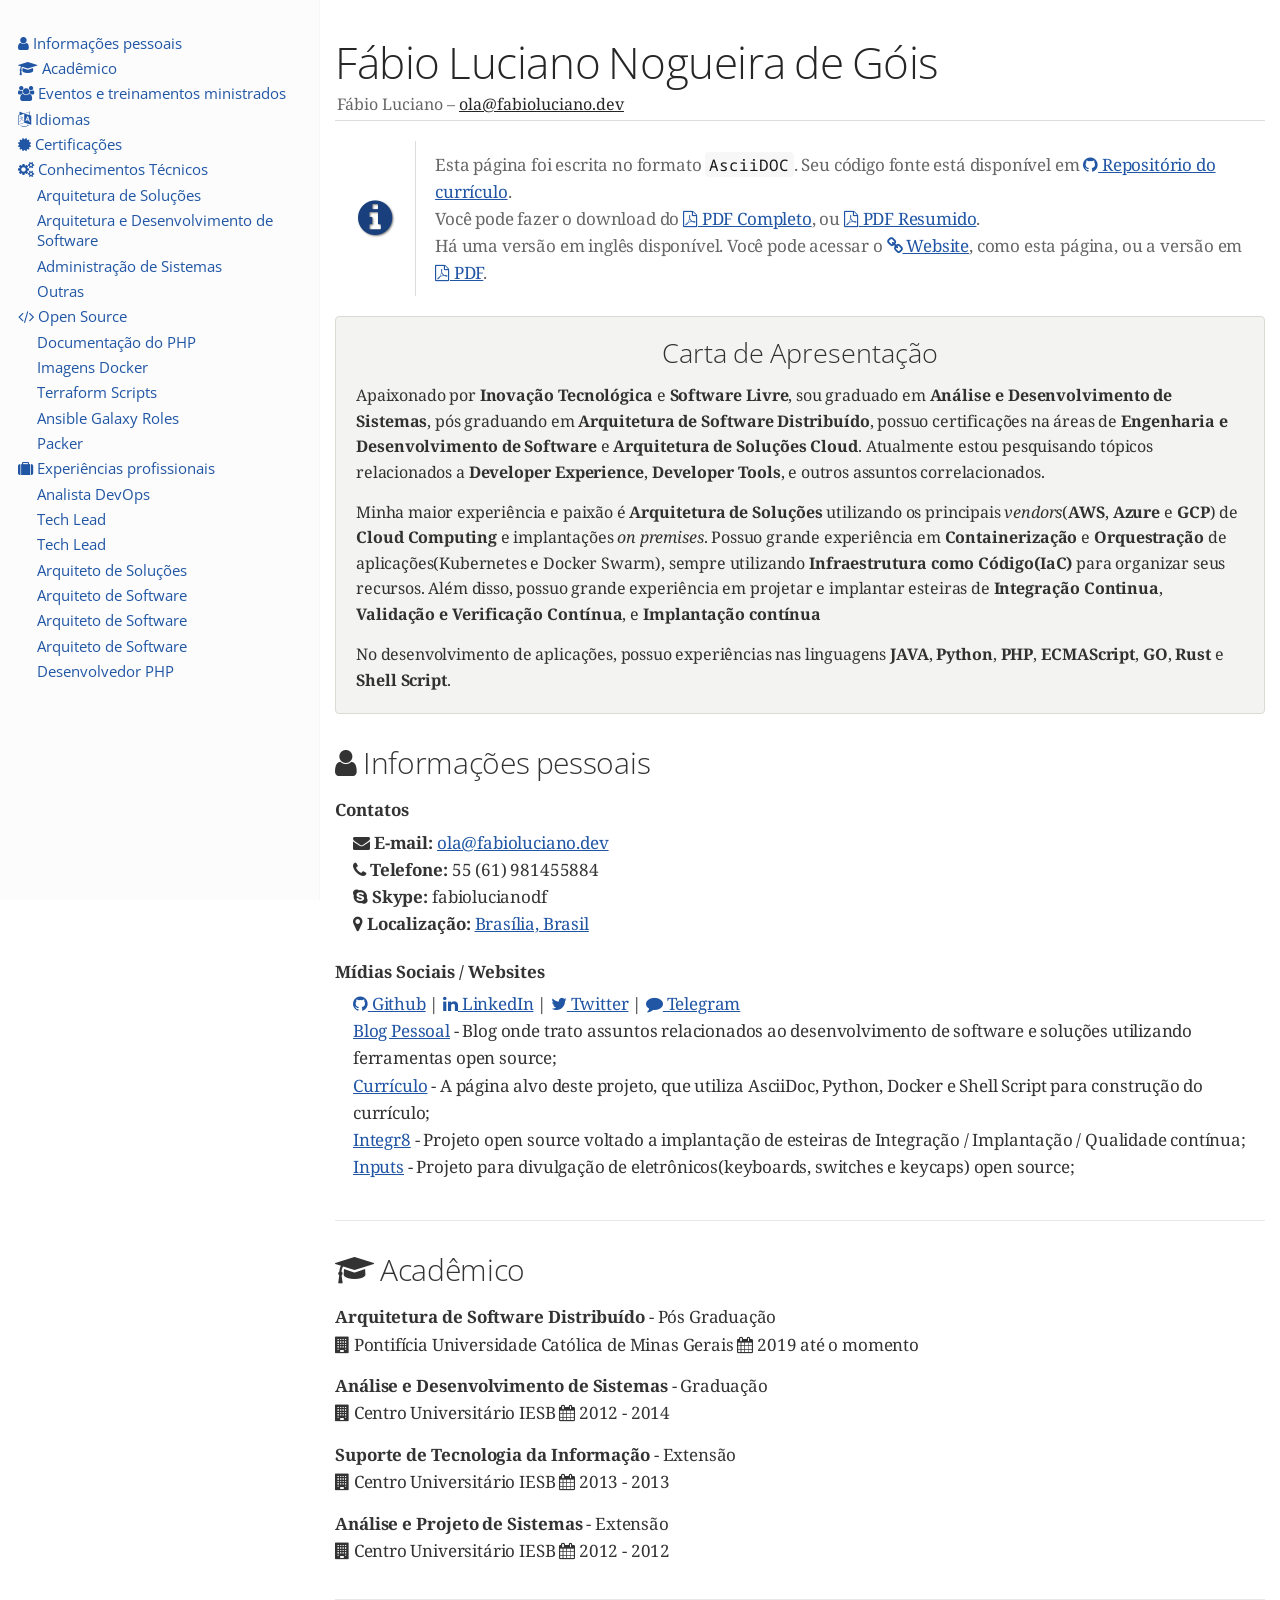
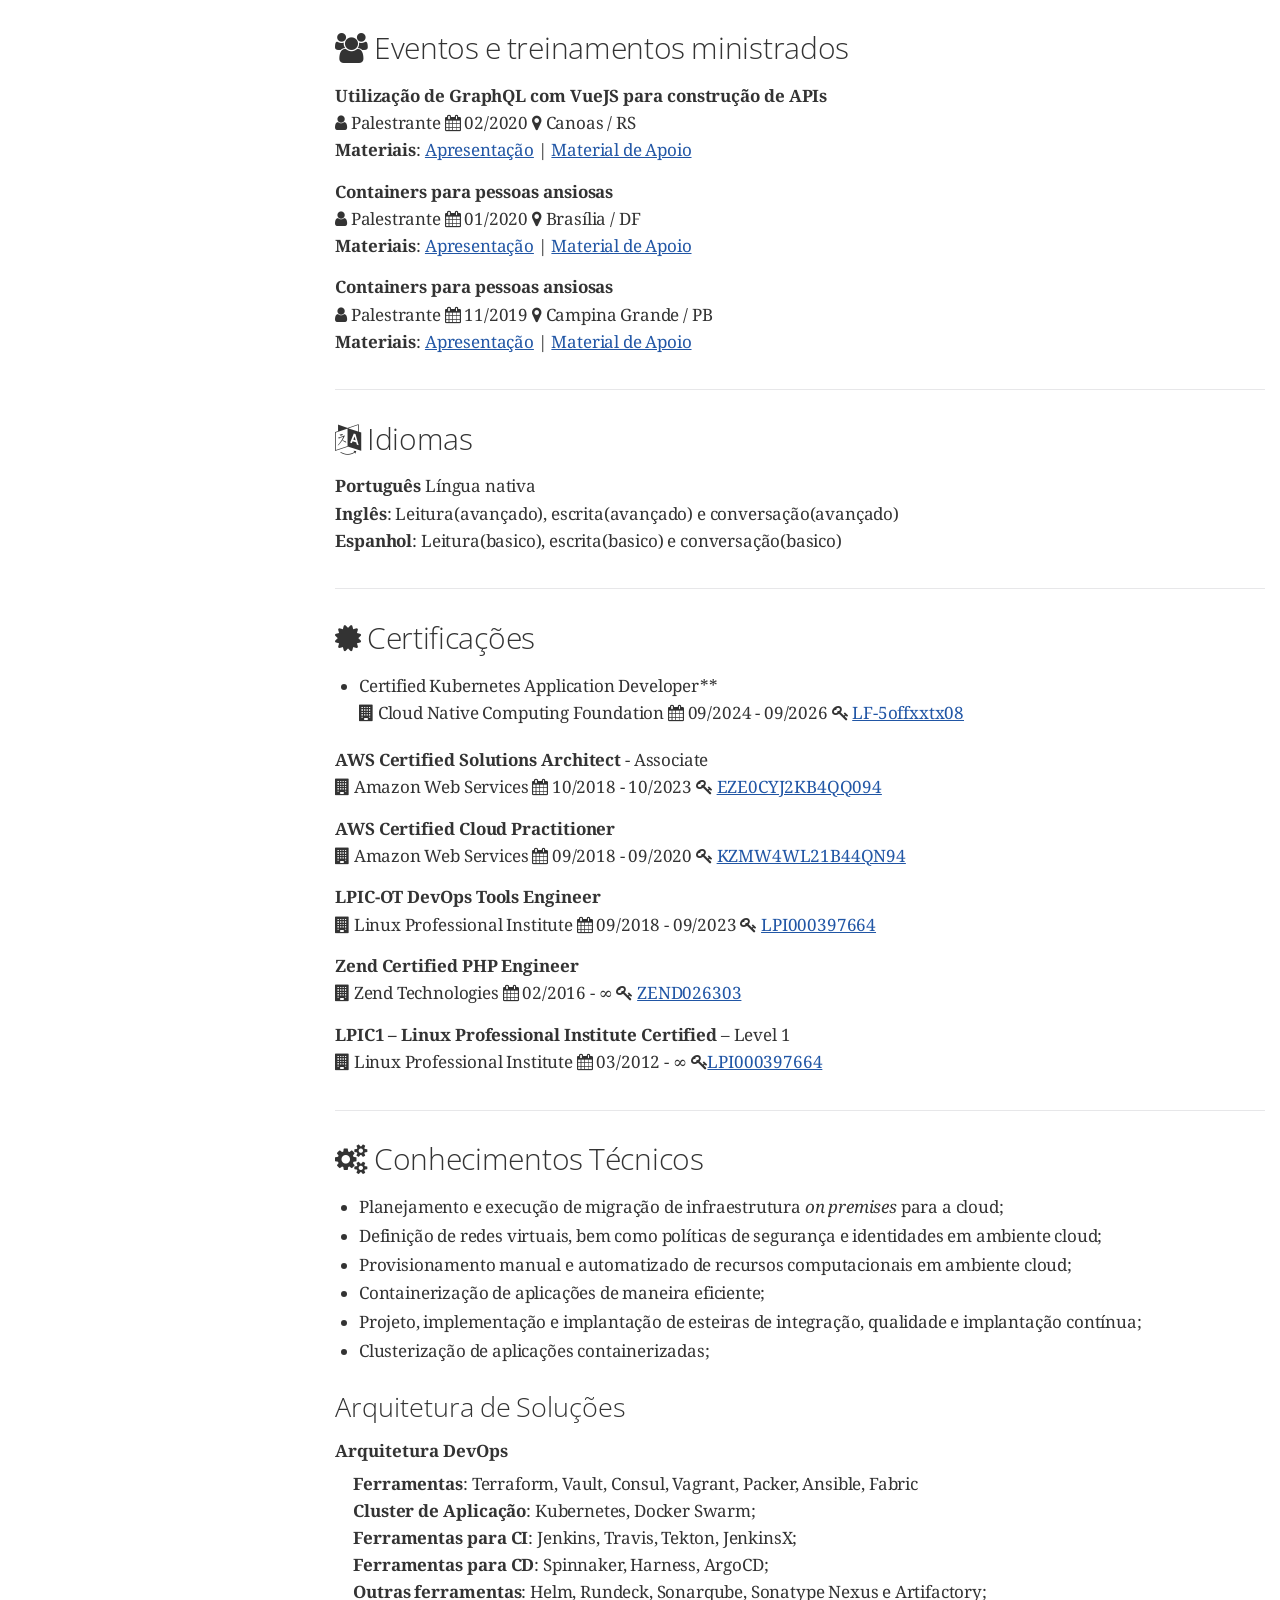
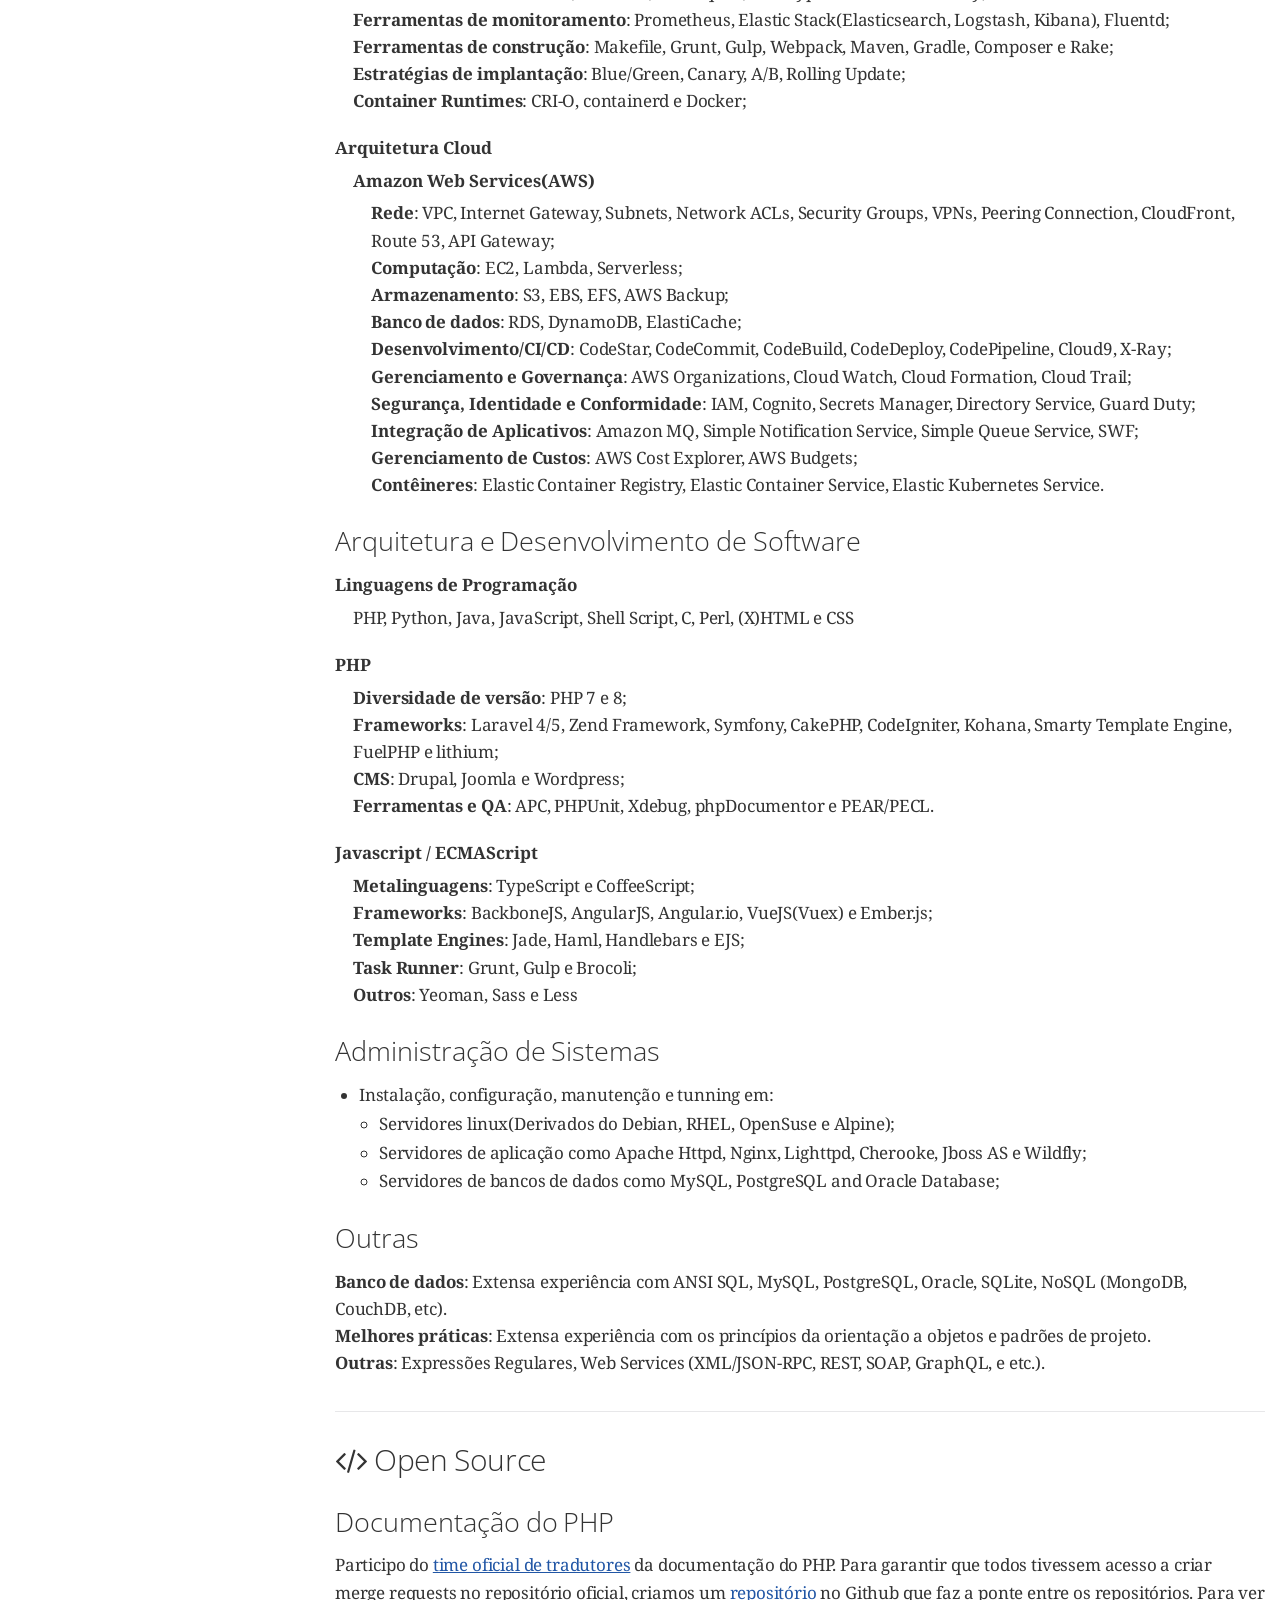
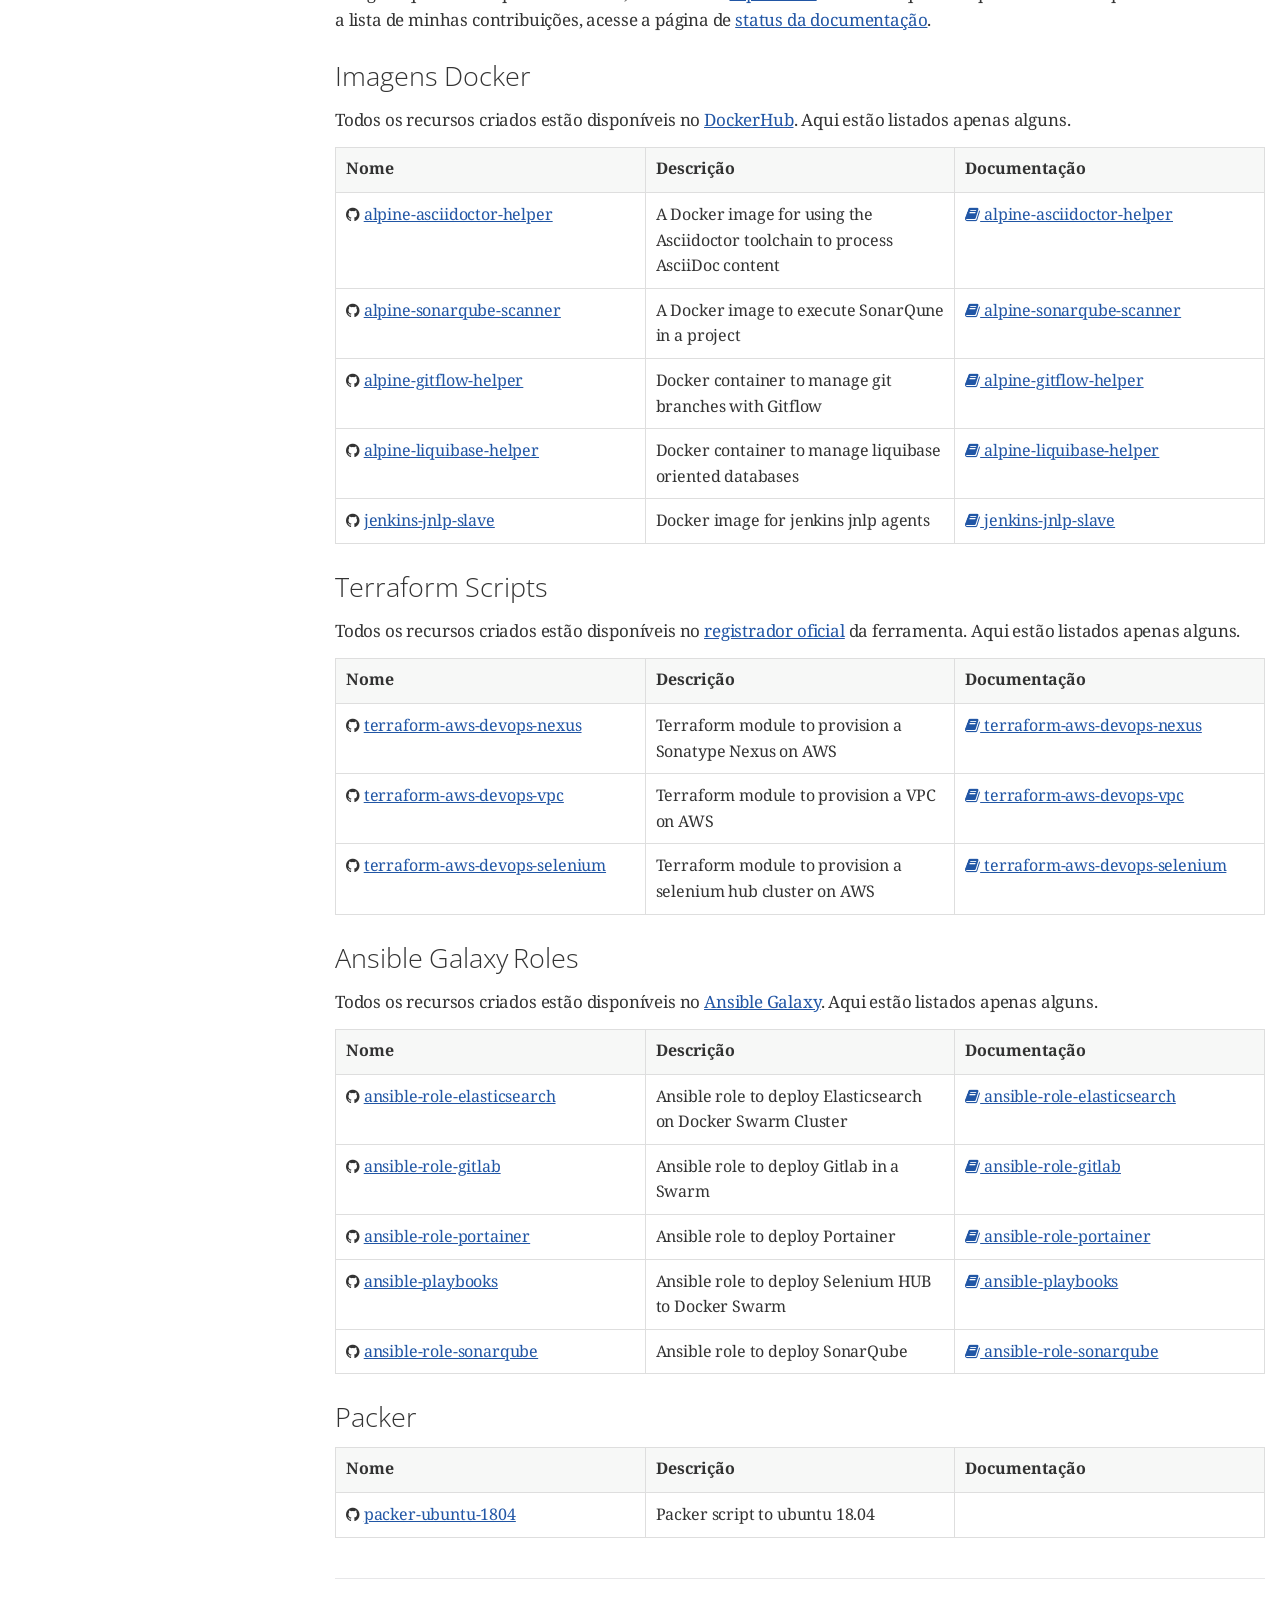
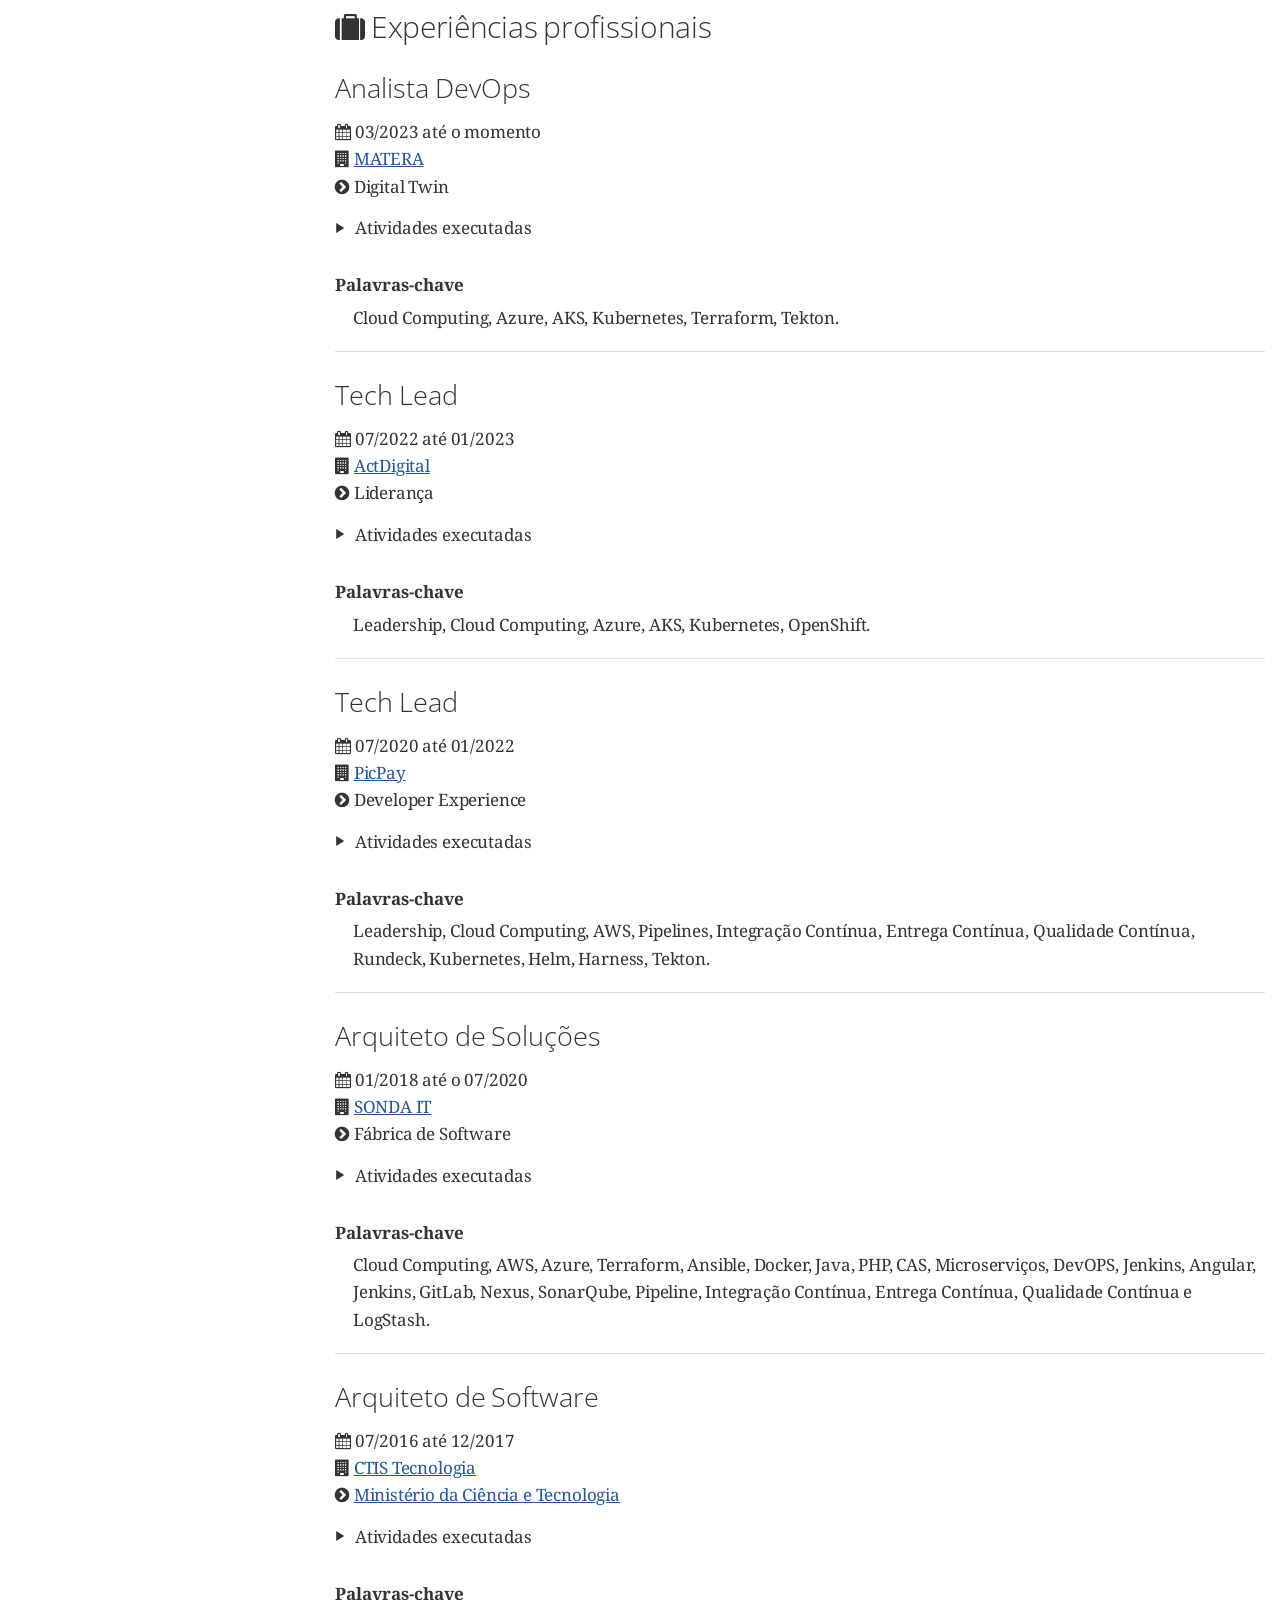
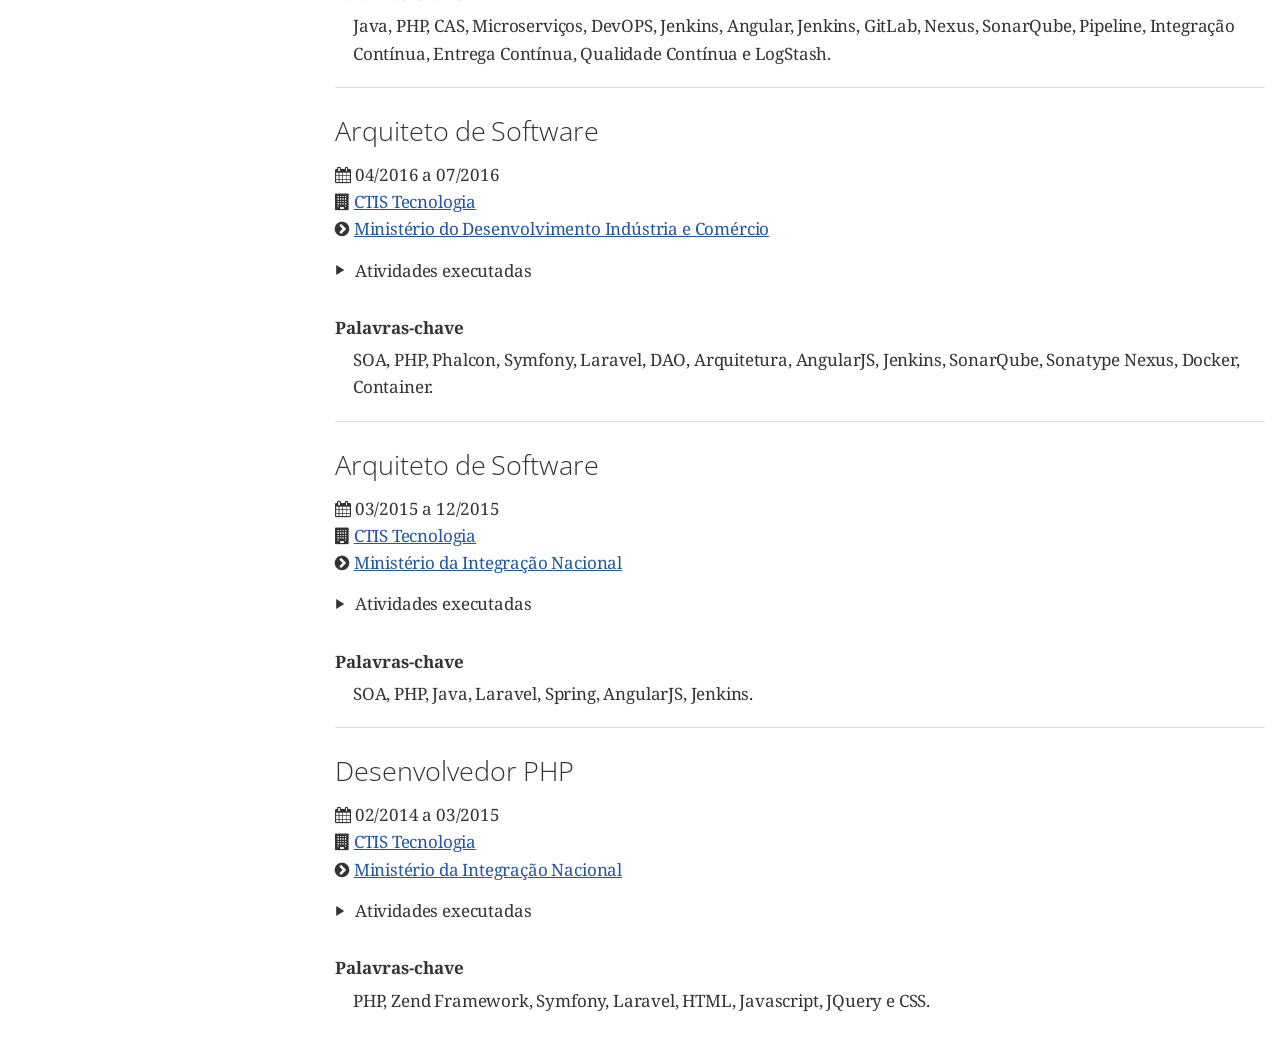
==== index.html @ 8f37326a "deploy: 166ce26c56423c4caa5131d0303a535629b6e16b" ====
<!DOCTYPE html>
<html lang="en">
<head>
<meta charset="UTF-8">
<meta http-equiv="X-UA-Compatible" content="IE=edge">
<meta name="viewport" content="width=device-width, initial-scale=1.0">
<meta name="generator" content="Asciidoctor 2.0.23">
<meta name="author" content="Fábio Luciano">
<title>Fábio Luciano Nogueira de Góis</title>
<link rel="stylesheet" href="https://fonts.googleapis.com/css?family=Open+Sans:300,300italic,400,400italic,600,600italic%7CNoto+Serif:400,400italic,700,700italic%7CDroid+Sans+Mono:400,700">
<style>
/*! Asciidoctor default stylesheet | MIT License | https://asciidoctor.org */
/* Uncomment the following line when using as a custom stylesheet */
/* @import "https://fonts.googleapis.com/css?family=Open+Sans:300,300italic,400,400italic,600,600italic%7CNoto+Serif:400,400italic,700,700italic%7CDroid+Sans+Mono:400,700"; */
html{font-family:sans-serif;-webkit-text-size-adjust:100%}
a{background:none}
a:focus{outline:thin dotted}
a:active,a:hover{outline:0}
h1{font-size:2em;margin:.67em 0}
b,strong{font-weight:bold}
abbr{font-size:.9em}
abbr[title]{cursor:help;border-bottom:1px dotted #dddddf;text-decoration:none}
dfn{font-style:italic}
hr{height:0}
mark{background:#ff0;color:#000}
code,kbd,pre,samp{font-family:monospace;font-size:1em}
pre{white-space:pre-wrap}
q{quotes:"\201C" "\201D" "\2018" "\2019"}
small{font-size:80%}
sub,sup{font-size:75%;line-height:0;position:relative;vertical-align:baseline}
sup{top:-.5em}
sub{bottom:-.25em}
img{border:0}
svg:not(:root){overflow:hidden}
figure{margin:0}
audio,video{display:inline-block}
audio:not([controls]){display:none;height:0}
fieldset{border:1px solid silver;margin:0 2px;padding:.35em .625em .75em}
legend{border:0;padding:0}
button,input,select,textarea{font-family:inherit;font-size:100%;margin:0}
button,input{line-height:normal}
button,select{text-transform:none}
button,html input[type=button],input[type=reset],input[type=submit]{-webkit-appearance:button;cursor:pointer}
button[disabled],html input[disabled]{cursor:default}
input[type=checkbox],input[type=radio]{padding:0}
button::-moz-focus-inner,input::-moz-focus-inner{border:0;padding:0}
textarea{overflow:auto;vertical-align:top}
table{border-collapse:collapse;border-spacing:0}
*,::before,::after{box-sizing:border-box}
html,body{font-size:100%}
body{background:#fff;color:rgba(0,0,0,.8);padding:0;margin:0;font-family:"Noto Serif","DejaVu Serif",serif;line-height:1;position:relative;cursor:auto;-moz-tab-size:4;-o-tab-size:4;tab-size:4;word-wrap:anywhere;-moz-osx-font-smoothing:grayscale;-webkit-font-smoothing:antialiased}
a:hover{cursor:pointer}
img,object,embed{max-width:100%;height:auto}
object,embed{height:100%}
img{-ms-interpolation-mode:bicubic}
.left{float:left!important}
.right{float:right!important}
.text-left{text-align:left!important}
.text-right{text-align:right!important}
.text-center{text-align:center!important}
.text-justify{text-align:justify!important}
.hide{display:none}
img,object,svg{display:inline-block;vertical-align:middle}
textarea{height:auto;min-height:50px}
select{width:100%}
.subheader,.admonitionblock td.content>.title,.audioblock>.title,.exampleblock>.title,.imageblock>.title,.listingblock>.title,.literalblock>.title,.stemblock>.title,.openblock>.title,.paragraph>.title,.quoteblock>.title,table.tableblock>.title,.verseblock>.title,.videoblock>.title,.dlist>.title,.olist>.title,.ulist>.title,.qlist>.title,.hdlist>.title{line-height:1.45;color:#7a2518;font-weight:400;margin-top:0;margin-bottom:.25em}
div,dl,dt,dd,ul,ol,li,h1,h2,h3,#toctitle,.sidebarblock>.content>.title,h4,h5,h6,pre,form,p,blockquote,th,td{margin:0;padding:0}
a{color:#2156a5;text-decoration:underline;line-height:inherit}
a:hover,a:focus{color:#1d4b8f}
a img{border:0}
p{line-height:1.6;margin-bottom:1.25em;text-rendering:optimizeLegibility}
p aside{font-size:.875em;line-height:1.35;font-style:italic}
h1,h2,h3,#toctitle,.sidebarblock>.content>.title,h4,h5,h6{font-family:"Open Sans","DejaVu Sans",sans-serif;font-weight:300;font-style:normal;color:#ba3925;text-rendering:optimizeLegibility;margin-top:1em;margin-bottom:.5em;line-height:1.0125em}
h1 small,h2 small,h3 small,#toctitle small,.sidebarblock>.content>.title small,h4 small,h5 small,h6 small{font-size:60%;color:#e99b8f;line-height:0}
h1{font-size:2.125em}
h2{font-size:1.6875em}
h3,#toctitle,.sidebarblock>.content>.title{font-size:1.375em}
h4,h5{font-size:1.125em}
h6{font-size:1em}
hr{border:solid #dddddf;border-width:1px 0 0;clear:both;margin:1.25em 0 1.1875em}
em,i{font-style:italic;line-height:inherit}
strong,b{font-weight:bold;line-height:inherit}
small{font-size:60%;line-height:inherit}
code{font-family:"Droid Sans Mono","DejaVu Sans Mono",monospace;font-weight:400;color:rgba(0,0,0,.9)}
ul,ol,dl{line-height:1.6;margin-bottom:1.25em;list-style-position:outside;font-family:inherit}
ul,ol{margin-left:1.5em}
ul li ul,ul li ol{margin-left:1.25em;margin-bottom:0}
ul.circle{list-style-type:circle}
ul.disc{list-style-type:disc}
ul.square{list-style-type:square}
ul.circle ul:not([class]),ul.disc ul:not([class]),ul.square ul:not([class]){list-style:inherit}
ol li ul,ol li ol{margin-left:1.25em;margin-bottom:0}
dl dt{margin-bottom:.3125em;font-weight:bold}
dl dd{margin-bottom:1.25em}
blockquote{margin:0 0 1.25em;padding:.5625em 1.25em 0 1.1875em;border-left:1px solid #ddd}
blockquote,blockquote p{line-height:1.6;color:rgba(0,0,0,.85)}
@media screen and (min-width:768px){h1,h2,h3,#toctitle,.sidebarblock>.content>.title,h4,h5,h6{line-height:1.2}
h1{font-size:2.75em}
h2{font-size:2.3125em}
h3,#toctitle,.sidebarblock>.content>.title{font-size:1.6875em}
h4{font-size:1.4375em}}
table{background:#fff;margin-bottom:1.25em;border:1px solid #dedede;word-wrap:normal}
table thead,table tfoot{background:#f7f8f7}
table thead tr th,table thead tr td,table tfoot tr th,table tfoot tr td{padding:.5em .625em .625em;font-size:inherit;color:rgba(0,0,0,.8);text-align:left}
table tr th,table tr td{padding:.5625em .625em;font-size:inherit;color:rgba(0,0,0,.8)}
table tr.even,table tr.alt{background:#f8f8f7}
table thead tr th,table tfoot tr th,table tbody tr td,table tr td,table tfoot tr td{line-height:1.6}
h1,h2,h3,#toctitle,.sidebarblock>.content>.title,h4,h5,h6{line-height:1.2;word-spacing:-.05em}
h1 strong,h2 strong,h3 strong,#toctitle strong,.sidebarblock>.content>.title strong,h4 strong,h5 strong,h6 strong{font-weight:400}
.center{margin-left:auto;margin-right:auto}
.stretch{width:100%}
.clearfix::before,.clearfix::after,.float-group::before,.float-group::after{content:" ";display:table}
.clearfix::after,.float-group::after{clear:both}
:not(pre).nobreak{word-wrap:normal}
:not(pre).nowrap{white-space:nowrap}
:not(pre).pre-wrap{white-space:pre-wrap}
:not(pre):not([class^=L])>code{font-size:.9375em;font-style:normal!important;letter-spacing:0;padding:.1em .5ex;word-spacing:-.15em;background:#f7f7f8;border-radius:4px;line-height:1.45;text-rendering:optimizeSpeed}
pre{color:rgba(0,0,0,.9);font-family:"Droid Sans Mono","DejaVu Sans Mono",monospace;line-height:1.45;text-rendering:optimizeSpeed}
pre code,pre pre{color:inherit;font-size:inherit;line-height:inherit}
pre>code{display:block}
pre.nowrap,pre.nowrap pre{white-space:pre;word-wrap:normal}
em em{font-style:normal}
strong strong{font-weight:400}
.keyseq{color:rgba(51,51,51,.8)}
kbd{font-family:"Droid Sans Mono","DejaVu Sans Mono",monospace;display:inline-block;color:rgba(0,0,0,.8);font-size:.65em;line-height:1.45;background:#f7f7f7;border:1px solid #ccc;border-radius:3px;box-shadow:0 1px 0 rgba(0,0,0,.2),inset 0 0 0 .1em #fff;margin:0 .15em;padding:.2em .5em;vertical-align:middle;position:relative;top:-.1em;white-space:nowrap}
.keyseq kbd:first-child{margin-left:0}
.keyseq kbd:last-child{margin-right:0}
.menuseq,.menuref{color:#000}
.menuseq b:not(.caret),.menuref{font-weight:inherit}
.menuseq{word-spacing:-.02em}
.menuseq b.caret{font-size:1.25em;line-height:.8}
.menuseq i.caret{font-weight:bold;text-align:center;width:.45em}
b.button::before,b.button::after{position:relative;top:-1px;font-weight:400}
b.button::before{content:"[";padding:0 3px 0 2px}
b.button::after{content:"]";padding:0 2px 0 3px}
p a>code:hover{color:rgba(0,0,0,.9)}
#header,#content,#footnotes,#footer{width:100%;margin:0 auto;max-width:62.5em;*zoom:1;position:relative;padding-left:.9375em;padding-right:.9375em}
#header::before,#header::after,#content::before,#content::after,#footnotes::before,#footnotes::after,#footer::before,#footer::after{content:" ";display:table}
#header::after,#content::after,#footnotes::after,#footer::after{clear:both}
#content{margin-top:1.25em}
#content::before{content:none}
#header>h1:first-child{color:rgba(0,0,0,.85);margin-top:2.25rem;margin-bottom:0}
#header>h1:first-child+#toc{margin-top:8px;border-top:1px solid #dddddf}
#header>h1:only-child{border-bottom:1px solid #dddddf;padding-bottom:8px}
#header .details{border-bottom:1px solid #dddddf;line-height:1.45;padding-top:.25em;padding-bottom:.25em;padding-left:.25em;color:rgba(0,0,0,.6);display:flex;flex-flow:row wrap}
#header .details span:first-child{margin-left:-.125em}
#header .details span.email a{color:rgba(0,0,0,.85)}
#header .details br{display:none}
#header .details br+span::before{content:"\00a0\2013\00a0"}
#header .details br+span.author::before{content:"\00a0\22c5\00a0";color:rgba(0,0,0,.85)}
#header .details br+span#revremark::before{content:"\00a0|\00a0"}
#header #revnumber{text-transform:capitalize}
#header #revnumber::after{content:"\00a0"}
#content>h1:first-child:not([class]){color:rgba(0,0,0,.85);border-bottom:1px solid #dddddf;padding-bottom:8px;margin-top:0;padding-top:1rem;margin-bottom:1.25rem}
#toc{border-bottom:1px solid #e7e7e9;padding-bottom:.5em}
#toc>ul{margin-left:.125em}
#toc ul.sectlevel0>li>a{font-style:italic}
#toc ul.sectlevel0 ul.sectlevel1{margin:.5em 0}
#toc ul{font-family:"Open Sans","DejaVu Sans",sans-serif;list-style-type:none}
#toc li{line-height:1.3334;margin-top:.3334em}
#toc a{text-decoration:none}
#toc a:active{text-decoration:underline}
#toctitle{color:#7a2518;font-size:1.2em}
@media screen and (min-width:768px){#toctitle{font-size:1.375em}
body.toc2{padding-left:15em;padding-right:0}
body.toc2 #header>h1:nth-last-child(2){border-bottom:1px solid #dddddf;padding-bottom:8px}
#toc.toc2{margin-top:0!important;background:#f8f8f7;position:fixed;width:15em;left:0;top:0;border-right:1px solid #e7e7e9;border-top-width:0!important;border-bottom-width:0!important;z-index:1000;padding:1.25em 1em;height:100%;overflow:auto}
#toc.toc2 #toctitle{margin-top:0;margin-bottom:.8rem;font-size:1.2em}
#toc.toc2>ul{font-size:.9em;margin-bottom:0}
#toc.toc2 ul ul{margin-left:0;padding-left:1em}
#toc.toc2 ul.sectlevel0 ul.sectlevel1{padding-left:0;margin-top:.5em;margin-bottom:.5em}
body.toc2.toc-right{padding-left:0;padding-right:15em}
body.toc2.toc-right #toc.toc2{border-right-width:0;border-left:1px solid #e7e7e9;left:auto;right:0}}
@media screen and (min-width:1280px){body.toc2{padding-left:20em;padding-right:0}
#toc.toc2{width:20em}
#toc.toc2 #toctitle{font-size:1.375em}
#toc.toc2>ul{font-size:.95em}
#toc.toc2 ul ul{padding-left:1.25em}
body.toc2.toc-right{padding-left:0;padding-right:20em}}
#content #toc{border:1px solid #e0e0dc;margin-bottom:1.25em;padding:1.25em;background:#f8f8f7;border-radius:4px}
#content #toc>:first-child{margin-top:0}
#content #toc>:last-child{margin-bottom:0}
#footer{max-width:none;background:rgba(0,0,0,.8);padding:1.25em}
#footer-text{color:hsla(0,0%,100%,.8);line-height:1.44}
#content{margin-bottom:.625em}
.sect1{padding-bottom:.625em}
@media screen and (min-width:768px){#content{margin-bottom:1.25em}
.sect1{padding-bottom:1.25em}}
.sect1:last-child{padding-bottom:0}
.sect1+.sect1{border-top:1px solid #e7e7e9}
#content h1>a.anchor,h2>a.anchor,h3>a.anchor,#toctitle>a.anchor,.sidebarblock>.content>.title>a.anchor,h4>a.anchor,h5>a.anchor,h6>a.anchor{position:absolute;z-index:1001;width:1.5ex;margin-left:-1.5ex;display:block;text-decoration:none!important;visibility:hidden;text-align:center;font-weight:400}
#content h1>a.anchor::before,h2>a.anchor::before,h3>a.anchor::before,#toctitle>a.anchor::before,.sidebarblock>.content>.title>a.anchor::before,h4>a.anchor::before,h5>a.anchor::before,h6>a.anchor::before{content:"\00A7";font-size:.85em;display:block;padding-top:.1em}
#content h1:hover>a.anchor,#content h1>a.anchor:hover,h2:hover>a.anchor,h2>a.anchor:hover,h3:hover>a.anchor,#toctitle:hover>a.anchor,.sidebarblock>.content>.title:hover>a.anchor,h3>a.anchor:hover,#toctitle>a.anchor:hover,.sidebarblock>.content>.title>a.anchor:hover,h4:hover>a.anchor,h4>a.anchor:hover,h5:hover>a.anchor,h5>a.anchor:hover,h6:hover>a.anchor,h6>a.anchor:hover{visibility:visible}
#content h1>a.link,h2>a.link,h3>a.link,#toctitle>a.link,.sidebarblock>.content>.title>a.link,h4>a.link,h5>a.link,h6>a.link{color:#ba3925;text-decoration:none}
#content h1>a.link:hover,h2>a.link:hover,h3>a.link:hover,#toctitle>a.link:hover,.sidebarblock>.content>.title>a.link:hover,h4>a.link:hover,h5>a.link:hover,h6>a.link:hover{color:#a53221}
details,.audioblock,.imageblock,.literalblock,.listingblock,.stemblock,.videoblock{margin-bottom:1.25em}
details{margin-left:1.25rem}
details>summary{cursor:pointer;display:block;position:relative;line-height:1.6;margin-bottom:.625rem;outline:none;-webkit-tap-highlight-color:transparent}
details>summary::-webkit-details-marker{display:none}
details>summary::before{content:"";border:solid transparent;border-left:solid;border-width:.3em 0 .3em .5em;position:absolute;top:.5em;left:-1.25rem;transform:translateX(15%)}
details[open]>summary::before{border:solid transparent;border-top:solid;border-width:.5em .3em 0;transform:translateY(15%)}
details>summary::after{content:"";width:1.25rem;height:1em;position:absolute;top:.3em;left:-1.25rem}
.admonitionblock td.content>.title,.audioblock>.title,.exampleblock>.title,.imageblock>.title,.listingblock>.title,.literalblock>.title,.stemblock>.title,.openblock>.title,.paragraph>.title,.quoteblock>.title,table.tableblock>.title,.verseblock>.title,.videoblock>.title,.dlist>.title,.olist>.title,.ulist>.title,.qlist>.title,.hdlist>.title{text-rendering:optimizeLegibility;text-align:left;font-family:"Noto Serif","DejaVu Serif",serif;font-size:1rem;font-style:italic}
table.tableblock.fit-content>caption.title{white-space:nowrap;width:0}
.paragraph.lead>p,#preamble>.sectionbody>[class=paragraph]:first-of-type p{font-size:1.21875em;line-height:1.6;color:rgba(0,0,0,.85)}
.admonitionblock>table{border-collapse:separate;border:0;background:none;width:100%}
.admonitionblock>table td.icon{text-align:center;width:80px}
.admonitionblock>table td.icon img{max-width:none}
.admonitionblock>table td.icon .title{font-weight:bold;font-family:"Open Sans","DejaVu Sans",sans-serif;text-transform:uppercase}
.admonitionblock>table td.content{padding-left:1.125em;padding-right:1.25em;border-left:1px solid #dddddf;color:rgba(0,0,0,.6);word-wrap:anywhere}
.admonitionblock>table td.content>:last-child>:last-child{margin-bottom:0}
.exampleblock>.content{border:1px solid #e6e6e6;margin-bottom:1.25em;padding:1.25em;background:#fff;border-radius:4px}
.sidebarblock{border:1px solid #dbdbd6;margin-bottom:1.25em;padding:1.25em;background:#f3f3f2;border-radius:4px}
.sidebarblock>.content>.title{color:#7a2518;margin-top:0;text-align:center}
.exampleblock>.content>:first-child,.sidebarblock>.content>:first-child{margin-top:0}
.exampleblock>.content>:last-child,.exampleblock>.content>:last-child>:last-child,.exampleblock>.content .olist>ol>li:last-child>:last-child,.exampleblock>.content .ulist>ul>li:last-child>:last-child,.exampleblock>.content .qlist>ol>li:last-child>:last-child,.sidebarblock>.content>:last-child,.sidebarblock>.content>:last-child>:last-child,.sidebarblock>.content .olist>ol>li:last-child>:last-child,.sidebarblock>.content .ulist>ul>li:last-child>:last-child,.sidebarblock>.content .qlist>ol>li:last-child>:last-child{margin-bottom:0}
.literalblock pre,.listingblock>.content>pre{border-radius:4px;overflow-x:auto;padding:1em;font-size:.8125em}
@media screen and (min-width:768px){.literalblock pre,.listingblock>.content>pre{font-size:.90625em}}
@media screen and (min-width:1280px){.literalblock pre,.listingblock>.content>pre{font-size:1em}}
.literalblock pre,.listingblock>.content>pre:not(.highlight),.listingblock>.content>pre[class=highlight],.listingblock>.content>pre[class^="highlight "]{background:#f7f7f8}
.literalblock.output pre{color:#f7f7f8;background:rgba(0,0,0,.9)}
.listingblock>.content{position:relative}
.listingblock code[data-lang]::before{display:none;content:attr(data-lang);position:absolute;font-size:.75em;top:.425rem;right:.5rem;line-height:1;text-transform:uppercase;color:inherit;opacity:.5}
.listingblock:hover code[data-lang]::before{display:block}
.listingblock.terminal pre .command::before{content:attr(data-prompt);padding-right:.5em;color:inherit;opacity:.5}
.listingblock.terminal pre .command:not([data-prompt])::before{content:"$"}
.listingblock pre.highlightjs{padding:0}
.listingblock pre.highlightjs>code{padding:1em;border-radius:4px}
.listingblock pre.prettyprint{border-width:0}
.prettyprint{background:#f7f7f8}
pre.prettyprint .linenums{line-height:1.45;margin-left:2em}
pre.prettyprint li{background:none;list-style-type:inherit;padding-left:0}
pre.prettyprint li code[data-lang]::before{opacity:1}
pre.prettyprint li:not(:first-child) code[data-lang]::before{display:none}
table.linenotable{border-collapse:separate;border:0;margin-bottom:0;background:none}
table.linenotable td[class]{color:inherit;vertical-align:top;padding:0;line-height:inherit;white-space:normal}
table.linenotable td.code{padding-left:.75em}
table.linenotable td.linenos,pre.pygments .linenos{border-right:1px solid;opacity:.35;padding-right:.5em;-webkit-user-select:none;-moz-user-select:none;-ms-user-select:none;user-select:none}
pre.pygments span.linenos{display:inline-block;margin-right:.75em}
.quoteblock{margin:0 1em 1.25em 1.5em;display:table}
.quoteblock:not(.excerpt)>.title{margin-left:-1.5em;margin-bottom:.75em}
.quoteblock blockquote,.quoteblock p{color:rgba(0,0,0,.85);font-size:1.15rem;line-height:1.75;word-spacing:.1em;letter-spacing:0;font-style:italic;text-align:justify}
.quoteblock blockquote{margin:0;padding:0;border:0}
.quoteblock blockquote::before{content:"\201c";float:left;font-size:2.75em;font-weight:bold;line-height:.6em;margin-left:-.6em;color:#7a2518;text-shadow:0 1px 2px rgba(0,0,0,.1)}
.quoteblock blockquote>.paragraph:last-child p{margin-bottom:0}
.quoteblock .attribution{margin-top:.75em;margin-right:.5ex;text-align:right}
.verseblock{margin:0 1em 1.25em}
.verseblock pre{font-family:"Open Sans","DejaVu Sans",sans-serif;font-size:1.15rem;color:rgba(0,0,0,.85);font-weight:300;text-rendering:optimizeLegibility}
.verseblock pre strong{font-weight:400}
.verseblock .attribution{margin-top:1.25rem;margin-left:.5ex}
.quoteblock .attribution,.verseblock .attribution{font-size:.9375em;line-height:1.45;font-style:italic}
.quoteblock .attribution br,.verseblock .attribution br{display:none}
.quoteblock .attribution cite,.verseblock .attribution cite{display:block;letter-spacing:-.025em;color:rgba(0,0,0,.6)}
.quoteblock.abstract blockquote::before,.quoteblock.excerpt blockquote::before,.quoteblock .quoteblock blockquote::before{display:none}
.quoteblock.abstract blockquote,.quoteblock.abstract p,.quoteblock.excerpt blockquote,.quoteblock.excerpt p,.quoteblock .quoteblock blockquote,.quoteblock .quoteblock p{line-height:1.6;word-spacing:0}
.quoteblock.abstract{margin:0 1em 1.25em;display:block}
.quoteblock.abstract>.title{margin:0 0 .375em;font-size:1.15em;text-align:center}
.quoteblock.excerpt>blockquote,.quoteblock .quoteblock{padding:0 0 .25em 1em;border-left:.25em solid #dddddf}
.quoteblock.excerpt,.quoteblock .quoteblock{margin-left:0}
.quoteblock.excerpt blockquote,.quoteblock.excerpt p,.quoteblock .quoteblock blockquote,.quoteblock .quoteblock p{color:inherit;font-size:1.0625rem}
.quoteblock.excerpt .attribution,.quoteblock .quoteblock .attribution{color:inherit;font-size:.85rem;text-align:left;margin-right:0}
p.tableblock:last-child{margin-bottom:0}
td.tableblock>.content{margin-bottom:1.25em;word-wrap:anywhere}
td.tableblock>.content>:last-child{margin-bottom:-1.25em}
table.tableblock,th.tableblock,td.tableblock{border:0 solid #dedede}
table.grid-all>*>tr>*{border-width:1px}
table.grid-cols>*>tr>*{border-width:0 1px}
table.grid-rows>*>tr>*{border-width:1px 0}
table.frame-all{border-width:1px}
table.frame-ends{border-width:1px 0}
table.frame-sides{border-width:0 1px}
table.frame-none>colgroup+*>:first-child>*,table.frame-sides>colgroup+*>:first-child>*{border-top-width:0}
table.frame-none>:last-child>:last-child>*,table.frame-sides>:last-child>:last-child>*{border-bottom-width:0}
table.frame-none>*>tr>:first-child,table.frame-ends>*>tr>:first-child{border-left-width:0}
table.frame-none>*>tr>:last-child,table.frame-ends>*>tr>:last-child{border-right-width:0}
table.stripes-all>*>tr,table.stripes-odd>*>tr:nth-of-type(odd),table.stripes-even>*>tr:nth-of-type(even),table.stripes-hover>*>tr:hover{background:#f8f8f7}
th.halign-left,td.halign-left{text-align:left}
th.halign-right,td.halign-right{text-align:right}
th.halign-center,td.halign-center{text-align:center}
th.valign-top,td.valign-top{vertical-align:top}
th.valign-bottom,td.valign-bottom{vertical-align:bottom}
th.valign-middle,td.valign-middle{vertical-align:middle}
table thead th,table tfoot th{font-weight:bold}
tbody tr th{background:#f7f8f7}
tbody tr th,tbody tr th p,tfoot tr th,tfoot tr th p{color:rgba(0,0,0,.8);font-weight:bold}
p.tableblock>code:only-child{background:none;padding:0}
p.tableblock{font-size:1em}
ol{margin-left:1.75em}
ul li ol{margin-left:1.5em}
dl dd{margin-left:1.125em}
dl dd:last-child,dl dd:last-child>:last-child{margin-bottom:0}
li p,ul dd,ol dd,.olist .olist,.ulist .ulist,.ulist .olist,.olist .ulist{margin-bottom:.625em}
ul.checklist,ul.none,ol.none,ul.no-bullet,ol.no-bullet,ol.unnumbered,ul.unstyled,ol.unstyled{list-style-type:none}
ul.no-bullet,ol.no-bullet,ol.unnumbered{margin-left:.625em}
ul.unstyled,ol.unstyled{margin-left:0}
li>p:empty:only-child::before{content:"";display:inline-block}
ul.checklist>li>p:first-child{margin-left:-1em}
ul.checklist>li>p:first-child>.fa-square-o:first-child,ul.checklist>li>p:first-child>.fa-check-square-o:first-child{width:1.25em;font-size:.8em;position:relative;bottom:.125em}
ul.checklist>li>p:first-child>input[type=checkbox]:first-child{margin-right:.25em}
ul.inline{display:flex;flex-flow:row wrap;list-style:none;margin:0 0 .625em -1.25em}
ul.inline>li{margin-left:1.25em}
.unstyled dl dt{font-weight:400;font-style:normal}
ol.arabic{list-style-type:decimal}
ol.decimal{list-style-type:decimal-leading-zero}
ol.loweralpha{list-style-type:lower-alpha}
ol.upperalpha{list-style-type:upper-alpha}
ol.lowerroman{list-style-type:lower-roman}
ol.upperroman{list-style-type:upper-roman}
ol.lowergreek{list-style-type:lower-greek}
.hdlist>table,.colist>table{border:0;background:none}
.hdlist>table>tbody>tr,.colist>table>tbody>tr{background:none}
td.hdlist1,td.hdlist2{vertical-align:top;padding:0 .625em}
td.hdlist1{font-weight:bold;padding-bottom:1.25em}
td.hdlist2{word-wrap:anywhere}
.literalblock+.colist,.listingblock+.colist{margin-top:-.5em}
.colist td:not([class]):first-child{padding:.4em .75em 0;line-height:1;vertical-align:top}
.colist td:not([class]):first-child img{max-width:none}
.colist td:not([class]):last-child{padding:.25em 0}
.thumb,.th{line-height:0;display:inline-block;border:4px solid #fff;box-shadow:0 0 0 1px #ddd}
.imageblock.left{margin:.25em .625em 1.25em 0}
.imageblock.right{margin:.25em 0 1.25em .625em}
.imageblock>.title{margin-bottom:0}
.imageblock.thumb,.imageblock.th{border-width:6px}
.imageblock.thumb>.title,.imageblock.th>.title{padding:0 .125em}
.image.left,.image.right{margin-top:.25em;margin-bottom:.25em;display:inline-block;line-height:0}
.image.left{margin-right:.625em}
.image.right{margin-left:.625em}
a.image{text-decoration:none;display:inline-block}
a.image object{pointer-events:none}
sup.footnote,sup.footnoteref{font-size:.875em;position:static;vertical-align:super}
sup.footnote a,sup.footnoteref a{text-decoration:none}
sup.footnote a:active,sup.footnoteref a:active,#footnotes .footnote a:first-of-type:active{text-decoration:underline}
#footnotes{padding-top:.75em;padding-bottom:.75em;margin-bottom:.625em}
#footnotes hr{width:20%;min-width:6.25em;margin:-.25em 0 .75em;border-width:1px 0 0}
#footnotes .footnote{padding:0 .375em 0 .225em;line-height:1.3334;font-size:.875em;margin-left:1.2em;margin-bottom:.2em}
#footnotes .footnote a:first-of-type{font-weight:bold;text-decoration:none;margin-left:-1.05em}
#footnotes .footnote:last-of-type{margin-bottom:0}
#content #footnotes{margin-top:-.625em;margin-bottom:0;padding:.75em 0}
div.unbreakable{page-break-inside:avoid}
.big{font-size:larger}
.small{font-size:smaller}
.underline{text-decoration:underline}
.overline{text-decoration:overline}
.line-through{text-decoration:line-through}
.aqua{color:#00bfbf}
.aqua-background{background:#00fafa}
.black{color:#000}
.black-background{background:#000}
.blue{color:#0000bf}
.blue-background{background:#0000fa}
.fuchsia{color:#bf00bf}
.fuchsia-background{background:#fa00fa}
.gray{color:#606060}
.gray-background{background:#7d7d7d}
.green{color:#006000}
.green-background{background:#007d00}
.lime{color:#00bf00}
.lime-background{background:#00fa00}
.maroon{color:#600000}
.maroon-background{background:#7d0000}
.navy{color:#000060}
.navy-background{background:#00007d}
.olive{color:#606000}
.olive-background{background:#7d7d00}
.purple{color:#600060}
.purple-background{background:#7d007d}
.red{color:#bf0000}
.red-background{background:#fa0000}
.silver{color:#909090}
.silver-background{background:#bcbcbc}
.teal{color:#006060}
.teal-background{background:#007d7d}
.white{color:#bfbfbf}
.white-background{background:#fafafa}
.yellow{color:#bfbf00}
.yellow-background{background:#fafa00}
span.icon>.fa{cursor:default}
a span.icon>.fa{cursor:inherit}
.admonitionblock td.icon [class^="fa icon-"]{font-size:2.5em;text-shadow:1px 1px 2px rgba(0,0,0,.5);cursor:default}
.admonitionblock td.icon .icon-note::before{content:"\f05a";color:#19407c}
.admonitionblock td.icon .icon-tip::before{content:"\f0eb";text-shadow:1px 1px 2px rgba(155,155,0,.8);color:#111}
.admonitionblock td.icon .icon-warning::before{content:"\f071";color:#bf6900}
.admonitionblock td.icon .icon-caution::before{content:"\f06d";color:#bf3400}
.admonitionblock td.icon .icon-important::before{content:"\f06a";color:#bf0000}
.conum[data-value]{display:inline-block;color:#fff!important;background:rgba(0,0,0,.8);border-radius:50%;text-align:center;font-size:.75em;width:1.67em;height:1.67em;line-height:1.67em;font-family:"Open Sans","DejaVu Sans",sans-serif;font-style:normal;font-weight:bold}
.conum[data-value] *{color:#fff!important}
.conum[data-value]+b{display:none}
.conum[data-value]::after{content:attr(data-value)}
pre .conum[data-value]{position:relative;top:-.125em}
b.conum *{color:inherit!important}
.conum:not([data-value]):empty{display:none}
dt,th.tableblock,td.content,div.footnote{text-rendering:optimizeLegibility}
h1,h2,p,td.content,span.alt,summary{letter-spacing:-.01em}
p strong,td.content strong,div.footnote strong{letter-spacing:-.005em}
p,blockquote,dt,td.content,td.hdlist1,span.alt,summary{font-size:1.0625rem}
p{margin-bottom:1.25rem}
.sidebarblock p,.sidebarblock dt,.sidebarblock td.content,p.tableblock{font-size:1em}
.exampleblock>.content{background:#fffef7;border-color:#e0e0dc;box-shadow:0 1px 4px #e0e0dc}
.print-only{display:none!important}
@page{margin:1.25cm .75cm}
@media print{*{box-shadow:none!important;text-shadow:none!important}
html{font-size:80%}
a{color:inherit!important;text-decoration:underline!important}
a.bare,a[href^="#"],a[href^="mailto:"]{text-decoration:none!important}
a[href^="http:"]:not(.bare)::after,a[href^="https:"]:not(.bare)::after{content:"(" attr(href) ")";display:inline-block;font-size:.875em;padding-left:.25em}
abbr[title]{border-bottom:1px dotted}
abbr[title]::after{content:" (" attr(title) ")"}
pre,blockquote,tr,img,object,svg{page-break-inside:avoid}
thead{display:table-header-group}
svg{max-width:100%}
p,blockquote,dt,td.content{font-size:1em;orphans:3;widows:3}
h2,h3,#toctitle,.sidebarblock>.content>.title{page-break-after:avoid}
#header,#content,#footnotes,#footer{max-width:none}
#toc,.sidebarblock,.exampleblock>.content{background:none!important}
#toc{border-bottom:1px solid #dddddf!important;padding-bottom:0!important}
body.book #header{text-align:center}
body.book #header>h1:first-child{border:0!important;margin:2.5em 0 1em}
body.book #header .details{border:0!important;display:block;padding:0!important}
body.book #header .details span:first-child{margin-left:0!important}
body.book #header .details br{display:block}
body.book #header .details br+span::before{content:none!important}
body.book #toc{border:0!important;text-align:left!important;padding:0!important;margin:0!important}
body.book #toc,body.book #preamble,body.book h1.sect0,body.book .sect1>h2{page-break-before:always}
.listingblock code[data-lang]::before{display:block}
#footer{padding:0 .9375em}
.hide-on-print{display:none!important}
.print-only{display:block!important}
.hide-for-print{display:none!important}
.show-for-print{display:inherit!important}}
@media amzn-kf8,print{#header>h1:first-child{margin-top:1.25rem}
.sect1{padding:0!important}
.sect1+.sect1{border:0}
#footer{background:none}
#footer-text{color:rgba(0,0,0,.6);font-size:.9em}}
@media amzn-kf8{#header,#content,#footnotes,#footer{padding:0}}
</style>
<link rel="stylesheet" href="https://cdnjs.cloudflare.com/ajax/libs/font-awesome/4.7.0/css/font-awesome.min.css">
<style>
#toc.toc2 {
    background: #fcfcfc;
    border-right: 1px solid #f7f7f7;
    padding: 1.25em 1em;
}

@media screen and (min-width: 768px) {
    h2 {
        font-size: 1.9em;
    }
}

p {
    margin-bottom: 0.9rem;
}

ol>li p, ul>li p, ul dd, ol dd, .olist .olist, .ulist .ulist, .ulist .olist, .olist .ulist {
    margin-bottom: .1em;
}

h1, h2, h3, #toctitle, .sidebarblock>.content>.title, h4, h5, h6 {
    color: unset;
}
</style>
</head>
<body class="article toc2 toc-left">
<div id="header">
<h1>Fábio Luciano Nogueira de Góis</h1>
<div class="details">
<span id="author" class="author">Fábio Luciano</span><br>
<span id="email" class="email"><a href="mailto:ola@fabioluciano.dev">ola@fabioluciano.dev</a></span><br>
</div>
<div id="toc" class="toc2">
<div id="toctitle"></div>
<ul class="sectlevel1">
<li><a href="#informacoes-pessoais"><span class="icon"><i class="fa fa-user"></i></span> Informações pessoais</a></li>
<li><a href="#education"><span class="icon"><i class="fa fa-graduation-cap"></i></span> Acadêmico</a></li>
<li><a href="#events"><span class="icon"><i class="fa fa-users"></i></span> Eventos e treinamentos ministrados</a></li>
<li><a href="#_idiomas"><span class="icon"><i class="fa fa-language"></i></span> Idiomas</a></li>
<li><a href="#_certificações"><span class="icon"><i class="fa fa-certificate"></i></span> Certificações</a></li>
<li><a href="#technical-skills"><span class="icon"><i class="fa fa-cogs"></i></span> Conhecimentos Técnicos</a>
<ul class="sectlevel2">
<li><a href="#_arquitetura_de_soluções">Arquitetura de Soluções</a></li>
<li><a href="#_arquitetura_e_desenvolvimento_de_software">Arquitetura e Desenvolvimento de Software</a></li>
<li><a href="#_administração_de_sistemas">Administração de Sistemas</a></li>
<li><a href="#_outras">Outras</a></li>
</ul>
</li>
<li><a href="#opensource"><span class="icon"><i class="fa fa-code"></i></span> Open Source</a>
<ul class="sectlevel2">
<li><a href="#_documentação_do_php">Documentação do PHP</a></li>
<li><a href="#_imagens_docker">Imagens Docker</a></li>
<li><a href="#_terraform_scripts">Terraform Scripts</a></li>
<li><a href="#_ansible_galaxy_roles">Ansible Galaxy Roles</a></li>
<li><a href="#_packer">Packer</a></li>
</ul>
</li>
<li><a href="#professional-experience"><span class="icon"><i class="fa fa-suitcase"></i></span> Experiências profissionais</a>
<ul class="sectlevel2">
<li><a href="#_analista_devops">Analista DevOps</a></li>
<li><a href="#_tech_lead">Tech Lead</a></li>
<li><a href="#_tech_lead_2">Tech Lead</a></li>
<li><a href="#_arquiteto_de_soluções">Arquiteto de Soluções</a></li>
<li><a href="#_arquiteto_de_software">Arquiteto de Software</a></li>
<li><a href="#_arquiteto_de_software_2">Arquiteto de Software</a></li>
<li><a href="#_arquiteto_de_software_3">Arquiteto de Software</a></li>
<li><a href="#_desenvolvedor_php">Desenvolvedor PHP</a></li>
</ul>
</li>
</ul>
</div>
</div>
<div id="content">
<div id="preamble">
<div class="sectionbody">
<div class="admonitionblock note">
<table>
<tr>
<td class="icon">
<i class="fa icon-note" title="Note"></i>
</td>
<td class="content">
<div class="paragraph">
<p>Esta página foi escrita no formato <code>AsciiDOC</code>. Seu código fonte está disponível em <a href="https://github.com/fabioluciano/me.fabioluciano.dev" class="external" target="_blank" rel="noopener"><span class="icon"><i class="fa fa-github"></i></span> Repositório do currículo</a>.<br>
Você pode fazer o download do <a href="/resume.pdf" class="external" target="_blank" rel="noopener"><span class="icon"><i class="fa fa-file-pdf-o"></i></span> PDF Completo</a>, ou <a href="/resume-condensed.pdf" class="external" target="_blank" rel="noopener"><span class="icon"><i class="fa fa-file-pdf-o"></i></span> PDF Resumido</a>.<br>
Há uma versão em inglês disponível. Você pode acessar o <a href="/en/"><span class="icon"><i class="fa fa-link"></i></span> Website</a>, como esta página, ou a versão em <a href="/en/resume.pdf" class="external" target="_blank" rel="noopener"><span class="icon"><i class="fa fa-file-pdf-o"></i></span> PDF</a>.</p>
</div>
</td>
</tr>
</table>
</div>
<div class="sidebarblock">
<div class="content">
<div class="title">Carta de Apresentação</div>
<div class="paragraph">
<p>Apaixonado por <strong>Inovação Tecnológica</strong> e <strong>Software Livre</strong>, sou graduado em <strong>Análise e Desenvolvimento de Sistemas</strong>, pós graduando em <strong>Arquitetura de Software Distribuído</strong>, possuo certificações na áreas de <strong>Engenharia e Desenvolvimento de Software</strong> e <strong>Arquitetura de Soluções Cloud</strong>.
Atualmente estou pesquisando tópicos relacionados a <strong>Developer Experience</strong>, <strong>Developer Tools</strong>, e outros assuntos correlacionados.</p>
</div>
<div class="paragraph">
<p>Minha maior experiência e paixão é <strong>Arquitetura de Soluções</strong> utilizando os principais <em>vendors</em>(<strong>AWS</strong>, <strong>Azure</strong> e <strong>GCP</strong>) de <strong>Cloud Computing</strong> e implantações <em>on premises</em>. Possuo grande experiência em <strong>Containerização</strong> e <strong>Orquestração</strong> de aplicações(Kubernetes e Docker Swarm), sempre utilizando <strong>Infraestrutura como Código(IaC)</strong> para organizar seus recursos. Além disso, possuo grande experiência em projetar e implantar esteiras de <strong>Integração Continua</strong>, <strong>Validação e Verificação Contínua</strong>, e <strong>Implantação contínua</strong></p>
</div>
<div class="paragraph">
<p>No desenvolvimento de aplicações, possuo experiências nas linguagens <strong>JAVA</strong>, <strong>Python</strong>, <strong>PHP</strong>, <strong>ECMAScript</strong>, <strong>GO</strong>, <strong>Rust</strong> e <strong>Shell Script</strong>.</p>
</div>
</div>
</div>
</div>
</div>
<div class="sect1">
<h2 id="informacoes-pessoais"><a class="anchor" href="#informacoes-pessoais"></a><span class="icon"><i class="fa fa-user"></i></span> Informações pessoais</h2>
<div class="sectionbody">
<div class="dlist">
<dl>
<dt class="hdlist1">Contatos</dt>
<dd>
<p><span class="icon"><i class="fa fa-envelope"></i></span> <strong>E-mail:</strong> <a href="mailto:ola@fabioluciano.dev">ola@fabioluciano.dev</a><br>
<span class="icon"><i class="fa fa-phone"></i></span> <strong>Telefone:</strong> 55 (61) 981455884<br>
<span class="icon"><i class="fa fa-skype"></i></span> <strong>Skype:</strong> fabiolucianodf<br>
<span class="icon"><i class="fa fa-map-marker"></i></span> <strong>Localização:</strong> <a href="https://goo.gl/maps/CVjggk7kCeM2" class="external" target="_blank" rel="noopener">Brasília, Brasil</a></p>
</dd>
<dt class="hdlist1">Mídias Sociais / Websites</dt>
<dd>
<p><a href="https://github.com/fabioluciano" class="external" target="_blank" rel="noopener"><span class="icon"><i class="fa fa-github"></i></span> Github</a> | <a href="https://www.linkedin.com/in/fabioluciano" class="external" target="_blank" rel="noopener"><span class="icon"><i class="fa fa-linkedin"></i></span> LinkedIn</a> | <a href="https://twitter.com/fabioluciano" class="external" target="_blank" rel="noopener"><span class="icon"><i class="fa fa-twitter"></i></span> Twitter</a> | <a href="https://t.me/fabioluciano" class="external" target="_blank" rel="noopener"><span class="icon"><i class="fa fa-comment"></i></span> Telegram</a><br>
<a href="https://log.fabioluciano.dev">Blog Pessoal</a> - Blog onde trato assuntos relacionados ao desenvolvimento de software e soluções utilizando ferramentas open source;<br>
<a href="https://fabioluciano.dev">Currículo</a> - A página alvo deste projeto, que utiliza AsciiDoc, Python, Docker e Shell Script para construção do currículo;<br>
<a href="https://integr8.me">Integr8</a> - Projeto open source voltado a implantação de esteiras de Integração / Implantação / Qualidade contínua;<br>
<a href="https://inputs.fabioluciano.dev">Inputs</a> - Projeto para divulgação de eletrônicos(keyboards, switches e keycaps) open source;</p>
</dd>
</dl>
</div>
</div>
</div>
<div class="sect1">
<h2 id="education"><a class="anchor" href="#education"></a><span class="icon"><i class="fa fa-graduation-cap"></i></span> Acadêmico</h2>
<div class="sectionbody">
<div class="openblock">
<div class="content">
<div class="paragraph">
<p><strong>Arquitetura de Software Distribuído</strong> - Pós Graduação<br>
<span class="icon"><i class="fa fa-building" title="Instituição"></i></span> Pontifícia Universidade Católica de Minas Gerais <span class="icon"><i class="fa fa-calendar" title="Período"></i></span> 2019 até o momento</p>
</div>
</div>
</div>
<div class="openblock">
<div class="content">
<div class="paragraph">
<p><strong>Análise e Desenvolvimento de Sistemas</strong> - Graduação<br>
<span class="icon"><i class="fa fa-building" title="Instituição"></i></span> Centro Universitário IESB <span class="icon"><i class="fa fa-calendar" title="Período"></i></span> 2012 - 2014<br></p>
</div>
</div>
</div>
<div class="openblock">
<div class="content">
<div class="paragraph">
<p><strong>Suporte de Tecnologia da Informação</strong> - Extensão<br>
<span class="icon"><i class="fa fa-building" title="Instituição"></i></span> Centro Universitário IESB <span class="icon"><i class="fa fa-calendar" title="Período"></i></span> 2013 - 2013</p>
</div>
</div>
</div>
<div class="openblock">
<div class="content">
<div class="paragraph">
<p><strong>Análise e Projeto de Sistemas</strong> - Extensão<br>
<span class="icon"><i class="fa fa-building" title="Instituição"></i></span> Centro Universitário IESB <span class="icon"><i class="fa fa-calendar" title="Período"></i></span> 2012 - 2012</p>
</div>
</div>
</div>
</div>
</div>
<div class="sect1">
<h2 id="events"><a class="anchor" href="#events"></a><span class="icon"><i class="fa fa-users"></i></span> Eventos e treinamentos ministrados</h2>
<div class="sectionbody">
<div class="openblock">
<div class="content">
<div class="paragraph">
<p><strong>Utilização de GraphQL com VueJS para construção de APIs</strong><br>
<span class="icon"><i class="fa fa-user" title="Participação"></i></span> Palestrante <span class="icon"><i class="fa fa-calendar" title="Data"></i></span> 02/2020  <span class="icon"><i class="fa fa-map-marker" title="Localização"></i></span> Canoas / RS<br>
<strong>Materiais</strong>: <a href="https://fabioluciano.github.io/containers-for-anxious-people/presentation.html#/_graphql" class="external" target="_blank" rel="noopener">Apresentação</a> | <a href="https://fabioluciano.github.io/containers-for-anxious-people/#_graphql" class="external" target="_blank" rel="noopener">Material de Apoio</a></p>
</div>
</div>
</div>
<div class="openblock">
<div class="content">
<div class="paragraph">
<p><strong>Containers para pessoas ansiosas</strong><br>
<span class="icon"><i class="fa fa-user" title="Participação"></i></span> Palestrante <span class="icon"><i class="fa fa-calendar" title="Período"></i></span> 01/2020 <span class="icon"><i class="fa fa-map-marker"></i></span> Brasília / DF<br>
<strong>Materiais</strong>: <a href="https://fabioluciano.github.io/containers-for-anxious-people/presentation.html" class="external" target="_blank" rel="noopener">Apresentação</a> | <a href="https://fabioluciano.github.io/containers-for-anxious-people/" class="external" target="_blank" rel="noopener">Material de Apoio</a></p>
</div>
</div>
</div>
<div class="openblock">
<div class="content">
<div class="paragraph">
<p><strong>Containers para pessoas ansiosas</strong><br>
<span class="icon"><i class="fa fa-user" title="Participação"></i></span> Palestrante <span class="icon"><i class="fa fa-calendar" title="Período"></i></span> 11/2019 <span class="icon"><i class="fa fa-map-marker"></i></span> Campina Grande / PB<br>
<strong>Materiais</strong>: <a href="https://fabioluciano.github.io/containers-for-anxious-people/presentation.html" class="external" target="_blank" rel="noopener">Apresentação</a> | <a href="https://fabioluciano.github.io/containers-for-anxious-people/" class="external" target="_blank" rel="noopener">Material de Apoio</a></p>
</div>
</div>
</div>
</div>
</div>
<div class="sect1">
<h2 id="_idiomas"><a class="anchor" href="#_idiomas"></a><span class="icon"><i class="fa fa-language"></i></span> Idiomas</h2>
<div class="sectionbody">
<div class="paragraph">
<p><strong>Português</strong> Língua nativa<br>
<strong>Inglês</strong>: Leitura(avançado), escrita(avançado) e conversação(avançado)<br>
<strong>Espanhol</strong>: Leitura(basico), escrita(basico) e conversação(basico)</p>
</div>
</div>
</div>
<div class="sect1">
<h2 id="_certificações"><a class="anchor" href="#_certificações"></a><span class="icon"><i class="fa fa-certificate"></i></span> Certificações</h2>
<div class="sectionbody">
<div class="openblock">
<div class="content">
<div class="ulist">
<ul>
<li>
<p>Certified Kubernetes Application Developer**<br>
<span class="icon"><i class="fa fa-building" title="Emissor"></i></span> Cloud Native Computing Foundation <span class="icon"><i class="fa fa-calendar" title="Período"></i></span> 09/2024 - 09/2026 <span class="icon"><i class="fa fa-key" title="Licença"></i></span> <a href="https://training.linuxfoundation.org/certification/verify/" class="external" target="_blank" rel="noopener">LF-5offxxtx08</a></p>
</li>
</ul>
</div>
</div>
</div>
<div class="openblock">
<div class="content">
<div class="paragraph">
<p><strong>AWS Certified Solutions Architect</strong> - Associate<br>
<span class="icon"><i class="fa fa-building" title="Emissor"></i></span> Amazon Web Services <span class="icon"><i class="fa fa-calendar" title="Período"></i></span> 10/2018 - 10/2023 <span class="icon"><i class="fa fa-key" title="Licença"></i></span> <a href="https://aw.certmetrics.com/amazon/public/verification.aspx" class="external" target="_blank" rel="noopener">EZE0CYJ2KB4QQ094</a></p>
</div>
</div>
</div>
<div class="openblock">
<div class="content">
<div class="paragraph">
<p><strong>AWS Certified Cloud Practitioner</strong><br>
<span class="icon"><i class="fa fa-building" title="Emissor"></i></span> Amazon Web Services <span class="icon"><i class="fa fa-calendar" title="Período"></i></span> 09/2018 - 09/2020 <span class="icon"><i class="fa fa-key" title="Licença"></i></span> <a href="https://aw.certmetrics.com/amazon/public/verification.aspx" class="external" target="_blank" rel="noopener">KZMW4WL21B44QN94</a></p>
</div>
</div>
</div>
<div class="openblock">
<div class="content">
<div class="paragraph">
<p><strong>LPIC-OT DevOps Tools Engineer</strong><br>
<span class="icon"><i class="fa fa-building" title="Emissor"></i></span> Linux Professional Institute <span class="icon"><i class="fa fa-calendar" title="Período"></i></span> 09/2018 - 09/2023 <span class="icon"><i class="fa fa-key" title="Licença"></i></span> <a href="https://cs.lpi.org/caf/Xamman/certification/verify/LPI000397664/sfuy2nckbr" class="external" target="_blank" rel="noopener">LPI000397664</a></p>
</div>
</div>
</div>
<div class="openblock">
<div class="content">
<div class="paragraph">
<p><strong>Zend Certified PHP Engineer</strong><br>
<span class="icon"><i class="fa fa-building" title="Emissor"></i></span> Zend Technologies <span class="icon"><i class="fa fa-calendar" title="Período"></i></span> 02/2016 - ∞ <span class="icon"><i class="fa fa-key" title="Licença"></i></span> <a href="http://www.zend.com/en/yellow-pages/ZEND026303" class="external" target="_blank" rel="noopener">ZEND026303</a></p>
</div>
</div>
</div>
<div class="openblock">
<div class="content">
<div class="paragraph">
<p><strong>LPIC1 – Linux Professional Institute Certified</strong> – Level 1<br>
<span class="icon"><i class="fa fa-building" title="Emissor"></i></span> Linux Professional Institute <span class="icon"><i class="fa fa-calendar" title="Período"></i></span> 03/2012 - ∞ <span class="icon"><i class="fa fa-key" title="Licença"></i></span><a href="https://cs.lpi.org/caf/Xamman/certification/verify/LPI000397664/sfuy2nckbr" class="external" target="_blank" rel="noopener">LPI000397664</a></p>
</div>
</div>
</div>
</div>
</div>
<div class="sect1">
<h2 id="technical-skills"><a class="anchor" href="#technical-skills"></a><span class="icon"><i class="fa fa-cogs"></i></span> Conhecimentos Técnicos</h2>
<div class="sectionbody">
<div class="ulist">
<ul>
<li>
<p>Planejamento e execução de migração de infraestrutura <em>on premises</em> para a cloud;</p>
</li>
<li>
<p>Definição de redes virtuais, bem como políticas de segurança e identidades em ambiente cloud;</p>
</li>
<li>
<p>Provisionamento manual e automatizado de recursos computacionais em ambiente cloud;</p>
</li>
<li>
<p>Containerização de aplicações de maneira eficiente;</p>
</li>
<li>
<p>Projeto, implementação e implantação de esteiras de integração, qualidade e implantação contínua;</p>
</li>
<li>
<p>Clusterização de aplicações containerizadas;</p>
</li>
</ul>
</div>
<div class="sect2">
<h3 id="_arquitetura_de_soluções"><a class="anchor" href="#_arquitetura_de_soluções"></a>Arquitetura de Soluções</h3>
<div class="dlist">
<dl>
<dt class="hdlist1">Arquitetura DevOps</dt>
<dd>
<p><strong>Ferramentas</strong>: Terraform, Vault, Consul, Vagrant, Packer, Ansible, Fabric<br>
<strong>Cluster de Aplicação</strong>: Kubernetes, Docker Swarm;<br>
<strong>Ferramentas para CI</strong>: Jenkins, Travis, Tekton, JenkinsX;<br>
<strong>Ferramentas para CD</strong>: Spinnaker, Harness, ArgoCD;<br>
<strong>Outras ferramentas</strong>: Helm, Rundeck, Sonarqube, Sonatype Nexus e Artifactory;<br>
<strong>Ferramentas de monitoramento</strong>: Prometheus, Elastic Stack(Elasticsearch, Logstash, Kibana), Fluentd;<br>
<strong>Ferramentas de construção</strong>: Makefile, Grunt, Gulp, Webpack, Maven, Gradle, Composer e Rake;<br>
<strong>Estratégias de implantação</strong>: Blue/Green, Canary, A/B, Rolling Update;<br>
<strong>Container Runtimes</strong>: CRI-O, containerd e Docker;<br></p>
</dd>
<dt class="hdlist1">Arquitetura Cloud</dt>
<dd>
<div class="dlist">
<dl>
<dt class="hdlist1">Amazon Web Services(AWS)</dt>
<dd>
<p><strong>Rede</strong>: VPC, Internet Gateway, Subnets, Network ACLs, Security Groups, VPNs, Peering Connection, CloudFront, Route 53, API Gateway;<br>
<strong>Computação</strong>: EC2, Lambda, Serverless;<br>
<strong>Armazenamento</strong>: S3, EBS, EFS, AWS Backup;<br>
<strong>Banco de dados</strong>: RDS, DynamoDB, ElastiCache;<br>
<strong>Desenvolvimento/CI/CD</strong>: CodeStar, CodeCommit, CodeBuild, CodeDeploy, CodePipeline, Cloud9, X-Ray;<br>
<strong>Gerenciamento e Governança</strong>: AWS Organizations, Cloud Watch, Cloud Formation, Cloud Trail;<br>
<strong>Segurança, Identidade e Conformidade</strong>: IAM, Cognito, Secrets Manager, Directory Service, Guard Duty;<br>
<strong>Integração de Aplicativos</strong>: Amazon MQ, Simple Notification Service, Simple Queue Service, SWF;<br>
<strong>Gerenciamento de Custos</strong>: AWS Cost Explorer, AWS Budgets;<br>
<strong>Contêineres</strong>: Elastic Container Registry, Elastic Container Service, Elastic Kubernetes Service.</p>
</dd>
</dl>
</div>
</dd>
</dl>
</div>
</div>
<div class="sect2">
<h3 id="_arquitetura_e_desenvolvimento_de_software"><a class="anchor" href="#_arquitetura_e_desenvolvimento_de_software"></a>Arquitetura e Desenvolvimento de Software</h3>
<div class="dlist">
<dl>
<dt class="hdlist1"><strong>Linguagens de Programação</strong></dt>
<dd>
<p>PHP, Python, Java, JavaScript, Shell Script, C, Perl, (X)HTML e CSS</p>
</dd>
<dt class="hdlist1">PHP</dt>
<dd>
<p><strong>Diversidade de versão</strong>: PHP 7 e 8;<br>
<strong>Frameworks</strong>: Laravel 4/5, Zend Framework, Symfony, CakePHP, CodeIgniter, Kohana, Smarty Template Engine, FuelPHP e lithium;<br>
<strong>CMS</strong>: Drupal, Joomla e Wordpress;<br>
<strong>Ferramentas e QA</strong>: APC, PHPUnit, Xdebug, phpDocumentor e PEAR/PECL.</p>
</dd>
<dt class="hdlist1">Javascript / ECMAScript</dt>
<dd>
<p><strong>Metalinguagens</strong>: TypeScript e CoffeeScript;<br>
<strong>Frameworks</strong>: BackboneJS, AngularJS, Angular.io, VueJS(Vuex) e Ember.js;<br>
<strong>Template Engines</strong>: Jade, Haml, Handlebars e EJS;<br>
<strong>Task Runner</strong>: Grunt, Gulp e Brocoli;<br>
<strong>Outros</strong>: Yeoman, Sass e  Less</p>
</dd>
</dl>
</div>
</div>
<div class="sect2">
<h3 id="_administração_de_sistemas"><a class="anchor" href="#_administração_de_sistemas"></a>Administração de Sistemas</h3>
<div class="ulist">
<ul>
<li>
<p>Instalação, configuração, manutenção e tunning em:</p>
<div class="ulist">
<ul>
<li>
<p>Servidores linux(Derivados do Debian, RHEL, OpenSuse e Alpine);</p>
</li>
<li>
<p>Servidores de aplicação como Apache Httpd, Nginx, Lighttpd, Cherooke, Jboss AS e Wildfly;</p>
</li>
<li>
<p>Servidores de bancos de dados como MySQL, PostgreSQL and Oracle Database;</p>
</li>
</ul>
</div>
</li>
</ul>
</div>
</div>
<div class="sect2">
<h3 id="_outras"><a class="anchor" href="#_outras"></a>Outras</h3>
<div class="paragraph">
<p><strong>Banco de dados</strong>: Extensa experiência com ANSI SQL, MySQL, PostgreSQL, Oracle, SQLite, NoSQL (MongoDB, CouchDB, etc).<br>
<strong>Melhores práticas</strong>: Extensa experiência com os princípios da orientação a objetos e padrões de projeto.<br>
<strong>Outras</strong>: Expressões Regulares, Web Services (XML/JSON-RPC, REST, SOAP, GraphQL, e etc.).</p>
</div>
</div>
</div>
</div>
<div class="sect1">
<h2 id="opensource"><a class="anchor" href="#opensource"></a><span class="icon"><i class="fa fa-code"></i></span> Open Source</h2>
<div class="sectionbody">
<div class="sect2">
<h3 id="_documentação_do_php"><a class="anchor" href="#_documentação_do_php"></a>Documentação do PHP</h3>
<div class="paragraph">
<p>Participo do <a href="http://people.php.net/fabioluciano">time oficial de tradutores</a> da documentação do PHP. Para garantir que todos tivessem acesso a criar merge requests no repositório oficial, criamos um <a href="https://github.com/phpdocbrbridge">repositório</a> no Github que faz a ponte entre os repositórios. Para ver a lista de minhas contribuições, acesse a página de <a href="http://doc.php.net/revcheck.php?p=files&amp;user=fabioluciano&amp;lang=pt_BR">status da documentação</a>.</p>
</div>
</div>
<div class="sect2">
<h3 id="_imagens_docker"><a class="anchor" href="#_imagens_docker"></a>Imagens Docker</h3>
<div class="paragraph">
<p>Todos os recursos criados estão disponíveis no <a href="https://hub.docker.com/u/integr8">DockerHub</a>. Aqui estão listados apenas alguns.</p>
</div>
<table class="tableblock frame-all grid-all stretch">
<colgroup>
<col style="width: 33.3333%;">
<col style="width: 33.3333%;">
<col style="width: 33.3334%;">
</colgroup>
<thead>
<tr>
<th class="tableblock halign-left valign-top">Nome</th>
<th class="tableblock halign-left valign-top">Descrição</th>
<th class="tableblock halign-left valign-top">Documentação</th>
</tr>
</thead>
<tbody>
<tr>
<td class="tableblock halign-left valign-top"><p class="tableblock"><span class="icon"><i class="fa fa-github"></i></span> <a href="https://github.com/integr8/alpine-asciidoctor-helper">alpine-asciidoctor-helper</a></p></td>
<td class="tableblock halign-left valign-top"><p class="tableblock">A Docker image for using the Asciidoctor toolchain to process AsciiDoc content</p></td>
<td class="tableblock halign-left valign-top"><p class="tableblock"><a href="https://integr8.me/alpine-asciidoctor-helper/"><span class="icon"><i class="fa fa-book"></i></span> alpine-asciidoctor-helper</a></p></td>
</tr>
<tr>
<td class="tableblock halign-left valign-top"><p class="tableblock"><span class="icon"><i class="fa fa-github"></i></span> <a href="https://github.com/integr8/alpine-sonarqube-scanner">alpine-sonarqube-scanner</a></p></td>
<td class="tableblock halign-left valign-top"><p class="tableblock">A Docker image to execute SonarQune in a project</p></td>
<td class="tableblock halign-left valign-top"><p class="tableblock"><a href="https://integr8.me/alpine-sonarqube-scanner/"><span class="icon"><i class="fa fa-book"></i></span> alpine-sonarqube-scanner</a></p></td>
</tr>
<tr>
<td class="tableblock halign-left valign-top"><p class="tableblock"><span class="icon"><i class="fa fa-github"></i></span> <a href="https://github.com/integr8/alpine-gitflow-helper">alpine-gitflow-helper</a></p></td>
<td class="tableblock halign-left valign-top"><p class="tableblock">Docker container to manage git branches with Gitflow</p></td>
<td class="tableblock halign-left valign-top"><p class="tableblock"><a href="https://integr8.me/alpine-gitflow-helper"><span class="icon"><i class="fa fa-book"></i></span> alpine-gitflow-helper</a></p></td>
</tr>
<tr>
<td class="tableblock halign-left valign-top"><p class="tableblock"><span class="icon"><i class="fa fa-github"></i></span> <a href="https://github.com/integr8/alpine-liquibase-helper">alpine-liquibase-helper</a></p></td>
<td class="tableblock halign-left valign-top"><p class="tableblock">Docker container to manage liquibase oriented databases</p></td>
<td class="tableblock halign-left valign-top"><p class="tableblock"><a href="https://integr8.me/alpine-liquibase-helper/"><span class="icon"><i class="fa fa-book"></i></span> alpine-liquibase-helper</a></p></td>
</tr>
<tr>
<td class="tableblock halign-left valign-top"><p class="tableblock"><span class="icon"><i class="fa fa-github"></i></span> <a href="https://github.com/integr8/jenkins-jnlp-slave">jenkins-jnlp-slave</a></p></td>
<td class="tableblock halign-left valign-top"><p class="tableblock">Docker image for jenkins jnlp agents</p></td>
<td class="tableblock halign-left valign-top"><p class="tableblock"><a href="https://hub.docker.com/repository/docker/integr8/jenkins-jnlp-slave"><span class="icon"><i class="fa fa-book"></i></span> jenkins-jnlp-slave</a></p></td>
</tr>
</tbody>
</table>
</div>
<div class="sect2">
<h3 id="_terraform_scripts"><a class="anchor" href="#_terraform_scripts"></a>Terraform Scripts</h3>
<div class="paragraph">
<p>Todos os recursos criados estão disponíveis no <a href="https://registry.terraform.io/modules/integr8">registrador oficial</a> da ferramenta. Aqui estão listados apenas alguns.</p>
</div>
<table class="tableblock frame-all grid-all stretch">
<colgroup>
<col style="width: 33.3333%;">
<col style="width: 33.3333%;">
<col style="width: 33.3334%;">
</colgroup>
<thead>
<tr>
<th class="tableblock halign-left valign-top">Nome</th>
<th class="tableblock halign-left valign-top">Descrição</th>
<th class="tableblock halign-left valign-top">Documentação</th>
</tr>
</thead>
<tbody>
<tr>
<td class="tableblock halign-left valign-top"><p class="tableblock"><span class="icon"><i class="fa fa-github"></i></span> <a href="https://github.com/integr8/terraform-aws-devops-nexus">terraform-aws-devops-nexus</a></p></td>
<td class="tableblock halign-left valign-top"><p class="tableblock">Terraform module to provision a Sonatype Nexus on AWS</p></td>
<td class="tableblock halign-left valign-top"><p class="tableblock"><a href="https://registry.terraform.io/modules/integr8/devops-nexus"><span class="icon"><i class="fa fa-book"></i></span> terraform-aws-devops-nexus</a></p></td>
</tr>
<tr>
<td class="tableblock halign-left valign-top"><p class="tableblock"><span class="icon"><i class="fa fa-github"></i></span> <a href="https://github.com/integr8/terraform-aws-devops-vpc">terraform-aws-devops-vpc</a></p></td>
<td class="tableblock halign-left valign-top"><p class="tableblock">Terraform module to provision a VPC on AWS</p></td>
<td class="tableblock halign-left valign-top"><p class="tableblock"><a href="https://registry.terraform.io/modules/integr8/devops-vpc/"><span class="icon"><i class="fa fa-book"></i></span> terraform-aws-devops-vpc</a></p></td>
</tr>
<tr>
<td class="tableblock halign-left valign-top"><p class="tableblock"><span class="icon"><i class="fa fa-github"></i></span> <a href="https://github.com/integr8/terraform-aws-devops-selenium">terraform-aws-devops-selenium</a></p></td>
<td class="tableblock halign-left valign-top"><p class="tableblock">Terraform module to provision a selenium hub cluster on AWS</p></td>
<td class="tableblock halign-left valign-top"><p class="tableblock"><a href="https://registry.terraform.io/modules/integr8/devops-selenium"><span class="icon"><i class="fa fa-book"></i></span> terraform-aws-devops-selenium</a></p></td>
</tr>
</tbody>
</table>
</div>
<div class="sect2">
<h3 id="_ansible_galaxy_roles"><a class="anchor" href="#_ansible_galaxy_roles"></a>Ansible Galaxy Roles</h3>
<div class="paragraph">
<p>Todos os recursos criados estão disponíveis no <a href="https://galaxy.ansible.com/integr8">Ansible Galaxy</a>. Aqui estão listados apenas alguns.</p>
</div>
<table class="tableblock frame-all grid-all stretch">
<colgroup>
<col style="width: 33.3333%;">
<col style="width: 33.3333%;">
<col style="width: 33.3334%;">
</colgroup>
<thead>
<tr>
<th class="tableblock halign-left valign-top">Nome</th>
<th class="tableblock halign-left valign-top">Descrição</th>
<th class="tableblock halign-left valign-top">Documentação</th>
</tr>
</thead>
<tbody>
<tr>
<td class="tableblock halign-left valign-top"><p class="tableblock"><span class="icon"><i class="fa fa-github"></i></span> <a href="https://github.com/integr8/ansible-role-elasticsearch">ansible-role-elasticsearch</a></p></td>
<td class="tableblock halign-left valign-top"><p class="tableblock">Ansible role to deploy Elasticsearch on Docker Swarm Cluster</p></td>
<td class="tableblock halign-left valign-top"><p class="tableblock"><a href="https://galaxy.ansible.com/integr8/ansible-role-elasticsearch"><span class="icon"><i class="fa fa-book"></i></span> ansible-role-elasticsearch</a></p></td>
</tr>
<tr>
<td class="tableblock halign-left valign-top"><p class="tableblock"><span class="icon"><i class="fa fa-github"></i></span> <a href="https://github.com/integr8/ansible-role-gitlab">ansible-role-gitlab</a></p></td>
<td class="tableblock halign-left valign-top"><p class="tableblock">Ansible role to deploy Gitlab in a Swarm</p></td>
<td class="tableblock halign-left valign-top"><p class="tableblock"><a href="https://galaxy.ansible.com/integr8/ansible-role-gitlab"><span class="icon"><i class="fa fa-book"></i></span> ansible-role-gitlab</a></p></td>
</tr>
<tr>
<td class="tableblock halign-left valign-top"><p class="tableblock"><span class="icon"><i class="fa fa-github"></i></span> <a href="https://github.com/integr8/ansible-role-portainer">ansible-role-portainer</a></p></td>
<td class="tableblock halign-left valign-top"><p class="tableblock">Ansible role to deploy Portainer</p></td>
<td class="tableblock halign-left valign-top"><p class="tableblock"><a href="https://galaxy.ansible.com/integr8/ansible_role_portainer"><span class="icon"><i class="fa fa-book"></i></span> ansible-role-portainer</a></p></td>
</tr>
<tr>
<td class="tableblock halign-left valign-top"><p class="tableblock"><span class="icon"><i class="fa fa-github"></i></span> <a href="https://github.com/integr8/ansible-playbooks">ansible-playbooks</a></p></td>
<td class="tableblock halign-left valign-top"><p class="tableblock">Ansible role to deploy Selenium HUB to Docker Swarm</p></td>
<td class="tableblock halign-left valign-top"><p class="tableblock"><a href="http://integr8.me/ansible-playbooks/"><span class="icon"><i class="fa fa-book"></i></span> ansible-playbooks</a></p></td>
</tr>
<tr>
<td class="tableblock halign-left valign-top"><p class="tableblock"><span class="icon"><i class="fa fa-github"></i></span> <a href="https://github.com/integr8/ansible-role-sonarqube">ansible-role-sonarqube</a></p></td>
<td class="tableblock halign-left valign-top"><p class="tableblock">Ansible role to deploy SonarQube</p></td>
<td class="tableblock halign-left valign-top"><p class="tableblock"><a href="https://galaxy.ansible.com/integr8/ansible-role-sonarqube"><span class="icon"><i class="fa fa-book"></i></span> ansible-role-sonarqube</a></p></td>
</tr>
</tbody>
</table>
</div>
<div class="sect2">
<h3 id="_packer"><a class="anchor" href="#_packer"></a>Packer</h3>
<table class="tableblock frame-all grid-all stretch">
<colgroup>
<col style="width: 33.3333%;">
<col style="width: 33.3333%;">
<col style="width: 33.3334%;">
</colgroup>
<thead>
<tr>
<th class="tableblock halign-left valign-top">Nome</th>
<th class="tableblock halign-left valign-top">Descrição</th>
<th class="tableblock halign-left valign-top">Documentação</th>
</tr>
</thead>
<tbody>
<tr>
<td class="tableblock halign-left valign-top"><p class="tableblock"><span class="icon"><i class="fa fa-github"></i></span> <a href="https://github.com/integr8/packer-ubuntu-1804">packer-ubuntu-1804</a></p></td>
<td class="tableblock halign-left valign-top"><p class="tableblock">Packer script to ubuntu 18.04</p></td>
<td class="tableblock halign-left valign-top"></td>
</tr>
</tbody>
</table>
<div style="page-break-after: always;"></div>
</div>
</div>
</div>
<div class="sect1">
<h2 id="professional-experience"><a class="anchor" href="#professional-experience"></a><span class="icon"><i class="fa fa-suitcase"></i></span> Experiências profissionais</h2>
<div class="sectionbody">
<div class="sect2">
<h3 id="_analista_devops"><a class="anchor" href="#_analista_devops"></a>Analista DevOps</h3>
<div class="openblock">
<div class="content">
<div class="paragraph">
<p><span class="icon"><i class="fa fa-calendar" title="Período"></i></span> 03/2023 até o momento<br>
<span class="icon"><i class="fa fa-building" title="Empregador"></i></span> <a href="https://www.matera.com.br/" class="external" target="_blank" rel="noopener">MATERA</a><br>
<span class="icon"><i class="fa fa-chevron-circle-right" title="Departamento"></i></span> Digital Twin</p>
</div>
<details>
<summary class="title">Atividades executadas</summary>
<div class="content">
<div class="ulist">
<ul>
<li>
<p>Projetar, desenvolver e implantar soluções baseadas em nuvem utilizando  os principais provedores de serviços em cloud do mercado;</p>
</li>
<li>
<p>Projetar, desenvolver e implantar soluções baseadas em <code>Kubernetes</code> ;</p>
</li>
<li>
<p>Criação de infraestrutura como código utilizando o Terraform para implantação de soluções utilizadas;</p>
</li>
<li>
<p>Implantação e configuração de ferramentas de integração e entrega contínua em ambiente empresarial (<code>Jenkins</code>, <code>Tekton</code>, <code>SonarQube, Sonatype Nexus</code>, <code>Gitlab</code>, etc.);</p>
</li>
<li>
<p>Implementação e implantação da automatização de configurações e propriedades em ferramentas utilizando <code>Apache Groovy</code>, <code>ShellScript</code>, <code>Python`</code> ou qualquer outra linguagem;</p>
</li>
<li>
<p>Definição de processos de integração/entrega contínua de aplicações, bem como atendimento de requisitos mínimos de segurança e qualidade em aplicações;</p>
</li>
<li>
<p>Orquestração do processo de integração/entrega contínua utilizando ferramentas (<code>Jenkins</code>, <code>Tekton</code>, <code>SonarQube, Sonatype Nexus</code>, <code>Gitlab</code>, etc.);</p>
</li>
<li>
<p>Execuções de provas de conceitos(POCs/MVPs), de esteiras de verificação e validação contínua para diversos tiers/linguagens;</p>
</li>
<li>
<p>Projetar, desenvolver e implantar soluções de monitoramento e observabilidade, utilizando ferramentas como <code>Prometheus</code>, <code>Grafana</code>, <code>AWS CloudWatch</code>,  entre outras. Além disso, criar dashboards e alertas para monitorar o desempenho e a saúde dos aplicativos implantados.</p>
</li>
</ul>
</div>
</div>
</details>
<div class="dlist">
<dl>
<dt class="hdlist1">Palavras-chave</dt>
<dd>
<p>Cloud Computing, Azure, AKS, Kubernetes, Terraform, Tekton.</p>
</dd>
</dl>
</div>
</div>
</div>
<hr>
</div>
<div class="sect2">
<h3 id="_tech_lead"><a class="anchor" href="#_tech_lead"></a>Tech Lead</h3>
<div class="openblock">
<div class="content">
<div class="paragraph">
<p><span class="icon"><i class="fa fa-calendar" title="Período"></i></span> 07/2022 até 01/2023<br>
<span class="icon"><i class="fa fa-building" title="Empregador"></i></span> <a href="https://actdigital.com" class="external" target="_blank" rel="noopener">ActDigital</a><br>
<span class="icon"><i class="fa fa-chevron-circle-right" title="Departamento"></i></span> Liderança</p>
</div>
<details>
<summary class="title">Atividades executadas</summary>
<div class="content">
<div class="ulist">
<ul>
<li>
<p>Liderança técnica, auxiliando os colegas na execução das atividades, bem como projetar e atender os planos de desenvolvimento individuais;</p>
</li>
<li>
<p>Condução de entrevistas para composição dos times internos dos clientes;</p>
</li>
<li>
<p>Projeção de solução <em>multicloud</em> para projetos internos dos clientes;</p>
</li>
<li>
<p>Construção/Avaliação de plano de migração do <em>on premises</em> para provedores de serviços cloud;</p>
</li>
</ul>
</div>
</div>
</details>
<div class="dlist">
<dl>
<dt class="hdlist1">Palavras-chave</dt>
<dd>
<p>Leadership, Cloud Computing, Azure, AKS, Kubernetes, OpenShift.</p>
</dd>
</dl>
</div>
</div>
</div>
<hr>
</div>
<div class="sect2">
<h3 id="_tech_lead_2"><a class="anchor" href="#_tech_lead_2"></a>Tech Lead</h3>
<div class="openblock">
<div class="content">
<div class="paragraph">
<p><span class="icon"><i class="fa fa-calendar" title="Período"></i></span> 07/2020 até 01/2022<br>
<span class="icon"><i class="fa fa-building" title="Empregador"></i></span> <a href="https://picpay.com/" class="external" target="_blank" rel="noopener">PicPay</a><br>
<span class="icon"><i class="fa fa-chevron-circle-right" title="Departamento"></i></span> Developer Experience</p>
</div>
<details>
<summary class="title">Atividades executadas</summary>
<div class="content">
<div class="ulist">
<ul>
<li>
<p>Liderança técnica, auxiliando os colegas na execução das atividades, bem como projetar e atender os planos de desenvolvimento individuais;</p>
</li>
<li>
<p>Documentar e disseminar procedimentos e ferramental utilizado pelo time;</p>
</li>
<li>
<p>Projetar, implementar e implantar a nova estratégia e ferramenta de implantação contínua da companhia utilizando <code>Helm</code> e <code>Harness</code>;</p>
</li>
<li>
<p>Projetar, implementar e implantar a nova estratégia e ferramenta de integração contínua utilizando o <code>Tekton</code> Pipelines;</p>
</li>
<li>
<p>Execuções de provas de conceitos(POCs/MVPs), de esteiras de verificação e validação contínua para diversos tiers/linguagens;</p>
</li>
<li>
<p>Criação <em>playbooks</em> utilizando <code>Ansible</code>, para auxiliar a migração de estratégias de integração e deploy contínuo;</p>
</li>
<li>
<p>Apresentações de novas funcionalidades disponíveis nas ferramentas mantidas;</p>
</li>
<li>
<p>Disseminação de boas práticas a cerca da construção e governança de código-fonte e <code>API</code> s;</p>
</li>
<li>
<p>Implementação e implantação de ferramentas em linha de comando(<code>CLI</code>) para diminuição de <em>toil</em>.</p>
</li>
</ul>
</div>
</div>
</details>
<div class="dlist">
<dl>
<dt class="hdlist1">Palavras-chave</dt>
<dd>
<p>Leadership, Cloud Computing, AWS, Pipelines, Integração Contínua, Entrega Contínua, Qualidade Contínua, Rundeck, Kubernetes, Helm, Harness, Tekton.</p>
</dd>
</dl>
</div>
</div>
</div>
<hr>
</div>
<div class="sect2">
<h3 id="_arquiteto_de_soluções"><a class="anchor" href="#_arquiteto_de_soluções"></a>Arquiteto de Soluções</h3>
<div class="openblock">
<div class="content">
<div class="paragraph">
<p><span class="icon"><i class="fa fa-calendar" title="Período"></i></span> 01/2018 até o 07/2020<br>
<span class="icon"><i class="fa fa-building" title="Empregador"></i></span> <a href="https://www.sonda.com/br/" class="external" target="_blank" rel="noopener">SONDA IT</a><br>
<span class="icon"><i class="fa fa-chevron-circle-right" title="Departamento|"></i></span> Fábrica de Software</p>
</div>
<details>
<summary class="title">Atividades executadas</summary>
<div class="content">
<div class="ulist">
<ul>
<li>
<p>Criação de infraestrutura como código utilizando o Terraform e CloudFormation para implantação de soluções utilizadas por todos os clientes da Fábrica de Software;</p>
</li>
<li>
<p>Implantação e configuração de ferramentas de integração e entrega contínua em ambiente empresarial (Jenkins, SonarQube, Sonatype Nexus, Gitlab, etc.);</p>
</li>
<li>
<p>Análise, implantação e configuração de elementos para implantação de balanceamento de carga e escalabilidade em ferramentas de integração/entregra contínua e aplicações utilizando proxy reverso (HAProxy) e programaticamente, utilizando suas APIs.</p>
</li>
<li>
<p>Implementação e implantação da automatização de configurações e propriedades em ferramentas utilizando Apache Groovy;</p>
</li>
<li>
<p>Implantação do conceito de núvem privada para orquestração de recursos sob demanda;</p>
</li>
<li>
<p>Implantação de nuvens privadas e aplicações utilizando infraestrutura como código (IaC), com Ansible, Fabric e Docker Compose;</p>
</li>
<li>
<p>Composição de ambientes de integração/entrega contínua em ambientes distribuídos geograficamente;</p>
</li>
<li>
<p>Definição de processos de integração/entrega contínua de aplicações, bem como definições de requisitos mínimos de segurança e qualidade em aplicações;</p>
</li>
<li>
<p>Orquestração do processo de integração/entrega contínua utilizando ferramentas (Jenkins, SonarQube, Sonatype Nexus, Gitlab, etc.);</p>
</li>
<li>
<p>Implantação da automatização de testes unitários(JUnit,PHPUnit, Karma, Jasmine), funcionais(Cucumber, Codeception, Behat, Cucumberjs) e de carga(JMeter) em aplicações empresariais;</p>
</li>
<li>
<p>Projeto e implantação de soluções baseadas em núvem utilizando os provedores Amazon Web Services e Microsoft Azure;</p>
</li>
</ul>
</div>
</div>
</details>
<div class="dlist">
<dl>
<dt class="hdlist1">Palavras-chave</dt>
<dd>
<p>Cloud Computing, AWS, Azure, Terraform, Ansible, Docker, Java, PHP, CAS, Microserviços, DevOPS, Jenkins, Angular, Jenkins, GitLab, Nexus, SonarQube, Pipeline, Integração Contínua, Entrega Contínua, Qualidade Contínua e LogStash.</p>
</dd>
</dl>
</div>
</div>
</div>
<hr>
</div>
<div class="sect2">
<h3 id="_arquiteto_de_software"><a class="anchor" href="#_arquiteto_de_software"></a>Arquiteto de Software</h3>
<div class="openblock">
<div class="content">
<div class="paragraph">
<p><span class="icon"><i class="fa fa-calendar" title="Período"></i></span> 07/2016 até 12/2017<br>
<span class="icon"><i class="fa fa-building" title="Empregador"></i></span> <a href="http://www.ctis.com.br/" class="external" target="_blank" rel="noopener">CTIS Tecnologia</a><br>
<span class="icon"><i class="fa fa-chevron-circle-right" title="Departamento|"></i></span> <a href="http://www.mctic.gov.br">Ministério da Ciência e Tecnologia</a></p>
</div>
<details>
<summary class="title">Atividades executadas</summary>
<div class="content">
<div class="ulist">
<ul>
<li>
<p>Desenvolvimento e manutenção de uma arquitetura arquitetura com microserviços;</p>
</li>
<li>
<p>Implantação das ferramentas para orientar a implantação da filosofia DevOps no órgão;</p>
</li>
<li>
<p>Análise dos logs dos microserviços, bem como a criação de gatilhos da stack de automação utilizando o LogStash;</p>
</li>
<li>
<p>Monitoramento dos microserviços utilizando o Prometheus;</p>
</li>
<li>
<p>Criação de pipelines de integração/entrega/qualidade contínua em projetos Java(JEE), Angular.js e PHP;</p>
</li>
<li>
<p>Criação de containers Docker para orquestração dos microserviços;</p>
</li>
<li>
<p>Implantação do balanceamento de carga e alta disponibilidade com o HaProxy;</p>
</li>
<li>
<p>Implementação da implantação automatizada dos microserviços utilizando o Ansible;</p>
</li>
</ul>
</div>
</div>
</details>
<div class="dlist">
<dl>
<dt class="hdlist1">Palavras-chave</dt>
<dd>
<p>Java, PHP, CAS, Microserviços, DevOPS, Jenkins, Angular, Jenkins, GitLab, Nexus, SonarQube, Pipeline, Integração Contínua, Entrega Contínua, Qualidade Contínua e LogStash.</p>
</dd>
</dl>
</div>
</div>
</div>
<hr>
</div>
<div class="sect2">
<h3 id="_arquiteto_de_software_2"><a class="anchor" href="#_arquiteto_de_software_2"></a>Arquiteto de Software</h3>
<div class="openblock">
<div class="content">
<div class="paragraph">
<p><span class="icon"><i class="fa fa-calendar" title="Período"></i></span> 04/2016 a 07/2016<br>
<span class="icon"><i class="fa fa-building" title="Empregador"></i></span> <a href="http://www.ctis.com.br/" class="external" target="_blank" rel="noopener">CTIS Tecnologia</a><br>
<span class="icon"><i class="fa fa-chevron-circle-right" title="Departamento|"></i></span> <a href="http://www.mdic.gov.br/">Ministério do Desenvolvimento Indústria e Comércio</a></p>
</div>
<details>
<summary class="title">Atividades executadas</summary>
<div class="content">
<div class="ulist">
<ul>
<li>
<p>Desenvolvimento e manutenção de uma arquitetura orientada a serviços (SOA);</p>
</li>
<li>
<p>Implementação arquitetural de sistemas utilizando Phalcon PHP, Symfony e Laravel;</p>
</li>
<li>
<p>Implementação de componentes DAO para habilitação de reutilização em todas as arquiteturas;</p>
</li>
<li>
<p>Desenvolvimento e implantação de uma arquitetura AngularJS;</p>
</li>
<li>
<p>Documentação arquitetural de sistemas construídos;</p>
</li>
<li>
<p>Documentação de implantação das aplicações;</p>
</li>
<li>
<p>Manutenção e criação de Jobs no Jenkins;</p>
</li>
<li>
<p>Estabelecimento de diretrizes de seguranças a serem seguidas pelos softwares desenvolvidos;</p>
</li>
<li>
<p>Definição de políticas de qualidade a serem avaliadas pela análise estática;</p>
</li>
<li>
<p>Monitoramento e manutenção de padrões de qualidade de software com o SonarQube;</p>
</li>
<li>
<p>Gerenciamento de versões e candidatas usando o Sonatype Nexus;</p>
</li>
<li>
<p>Criação de provas de conceitos de containerização de aplicações.</p>
</li>
</ul>
</div>
</div>
</details>
<div class="dlist">
<dl>
<dt class="hdlist1">Palavras-chave</dt>
<dd>
<p>SOA, PHP, Phalcon, Symfony, Laravel, DAO, Arquitetura, AngularJS, Jenkins, SonarQube, Sonatype Nexus, Docker, Container.</p>
</dd>
</dl>
</div>
</div>
</div>
<hr>
</div>
<div class="sect2">
<h3 id="_arquiteto_de_software_3"><a class="anchor" href="#_arquiteto_de_software_3"></a>Arquiteto de Software</h3>
<div class="openblock">
<div class="content">
<div class="paragraph">
<p><span class="icon"><i class="fa fa-calendar" title="Período"></i></span> 03/2015 a 12/2015<br>
<span class="icon"><i class="fa fa-building" title="Empregador"></i></span> <a href="http://www.ctis.com.br/" class="external" target="_blank" rel="noopener">CTIS Tecnologia</a><br>
<span class="icon"><i class="fa fa-chevron-circle-right" title="Departamento|"></i></span> <a href="http://www.integracao.gov.br/">Ministério da Integração Nacional</a></p>
</div>
<details>
<summary class="title">Atividades executadas</summary>
<div class="content">
<div class="ulist">
<ul>
<li>
<p>Desenvolvimento e manutenção de arquiteturas orientadas a serviços (SOA);</p>
</li>
<li>
<p>Desenvolvimento de duas arquiteturas para o Backend. Uma usando o Laravel para a construção de aplicações com PHP, e outra, em JAVA, utilizando o framework Spring;</p>
</li>
<li>
<p>Desenvolvimento de uma arquitetura frontend utilizando AngularJS;</p>
</li>
<li>
<p>Criação de uma ferramenta de scaffold de componentes AngularJs;</p>
</li>
<li>
<p>Documentação arquitetural de sistemas construídos;</p>
</li>
<li>
<p>Manutenção e criação de Jobs no Jenkins;</p>
</li>
</ul>
</div>
</div>
</details>
<div class="dlist">
<dl>
<dt class="hdlist1">Palavras-chave</dt>
<dd>
<p>SOA, PHP, Java, Laravel, Spring, AngularJS, Jenkins.</p>
</dd>
</dl>
</div>
</div>
</div>
<hr>
</div>
<div class="sect2">
<h3 id="_desenvolvedor_php"><a class="anchor" href="#_desenvolvedor_php"></a>Desenvolvedor PHP</h3>
<div class="openblock">
<div class="content">
<div class="paragraph">
<p><span class="icon"><i class="fa fa-calendar" title="Período"></i></span> 02/2014 a 03/2015<br>
<span class="icon"><i class="fa fa-building" title="Empregador"></i></span> <a href="http://www.ctis.com.br/" class="external" target="_blank" rel="noopener">CTIS Tecnologia</a><br>
<span class="icon"><i class="fa fa-chevron-circle-right" title="Departamento|"></i></span> <a href="http://www.integracao.gov.br/">Ministério da Integração Nacional</a></p>
</div>
<details>
<summary class="title">Atividades executadas</summary>
<div class="content">
<div class="ulist">
<ul>
<li>
<p>Desenvolvimento e manutenção do backend de softwares em PHP, utilizando Zend, Symfony e Laravel como framework;</p>
</li>
<li>
<p>Desenvolvimento e manutenação do frontend utilizando  HTML, Javascript (JQuery) e CSS.</p>
</li>
</ul>
</div>
</div>
</details>
<div class="dlist">
<dl>
<dt class="hdlist1">Palavras-chave</dt>
<dd>
<p>PHP, Zend Framework, Symfony, Laravel, HTML, Javascript, JQuery e CSS.</p>
</dd>
</dl>
</div>
</div>
</div>
</div>
</div>
</div>
</div>
<script async src="https://www.googletagmanager.com/gtag/js?id=G-V97ZCGBY0W"></script>
<script>
  window.dataLayer = window.dataLayer || [];
  function gtag(){dataLayer.push(arguments);}
  gtag('js', new Date());

  gtag('config', 'G-V97ZCGBY0W');
</script>
</body>
</html>
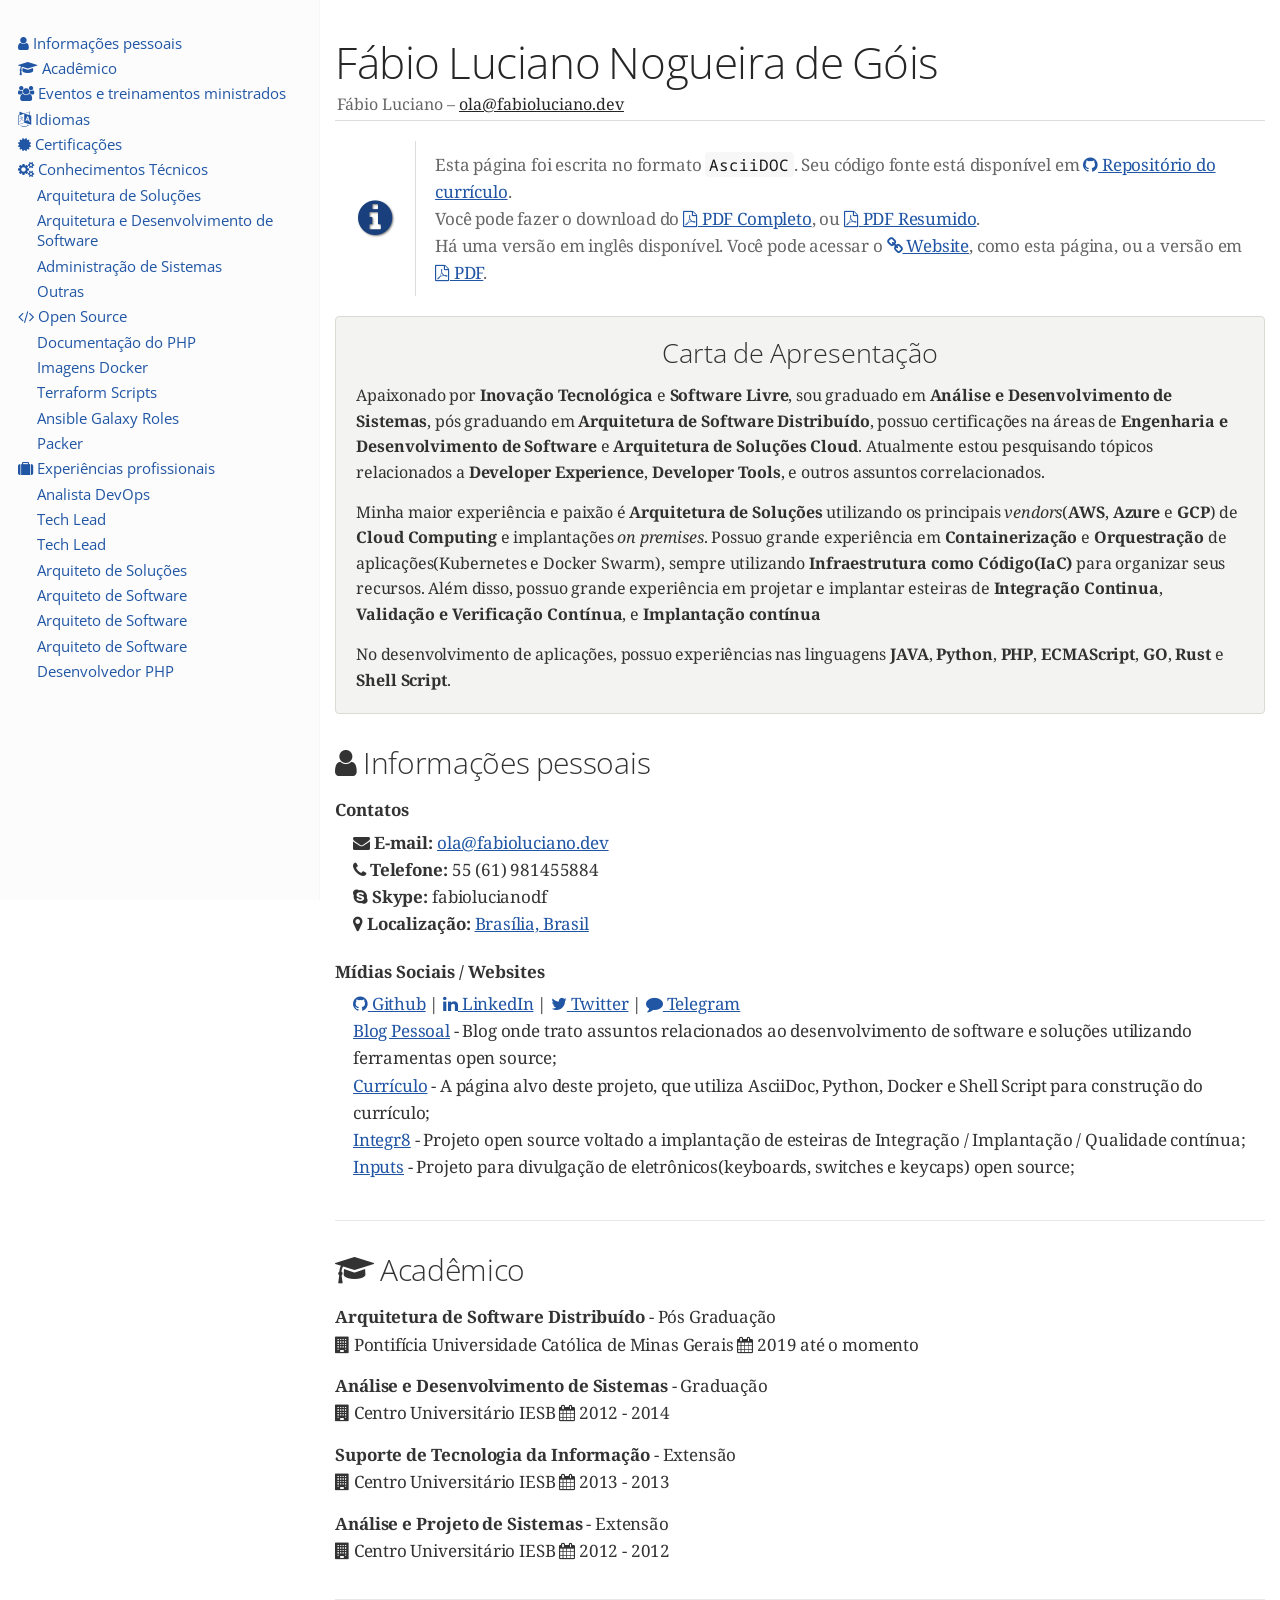
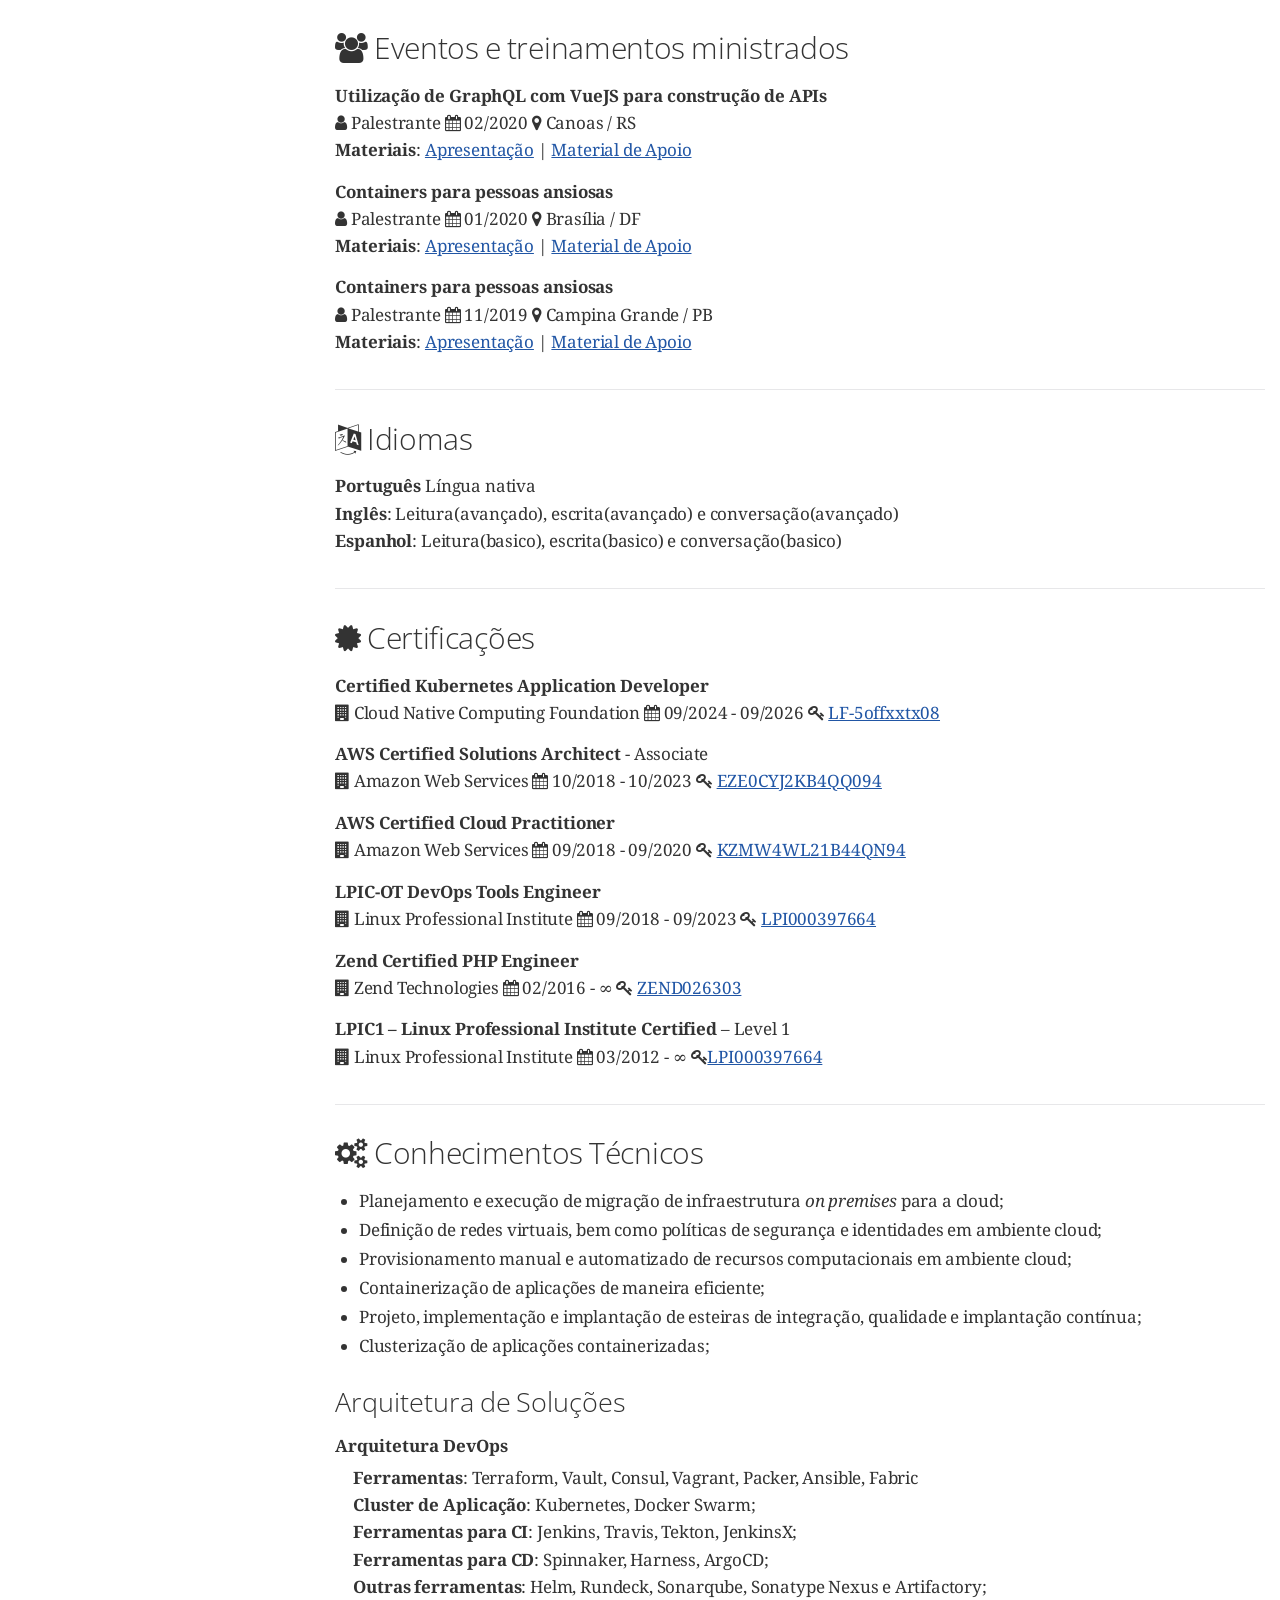
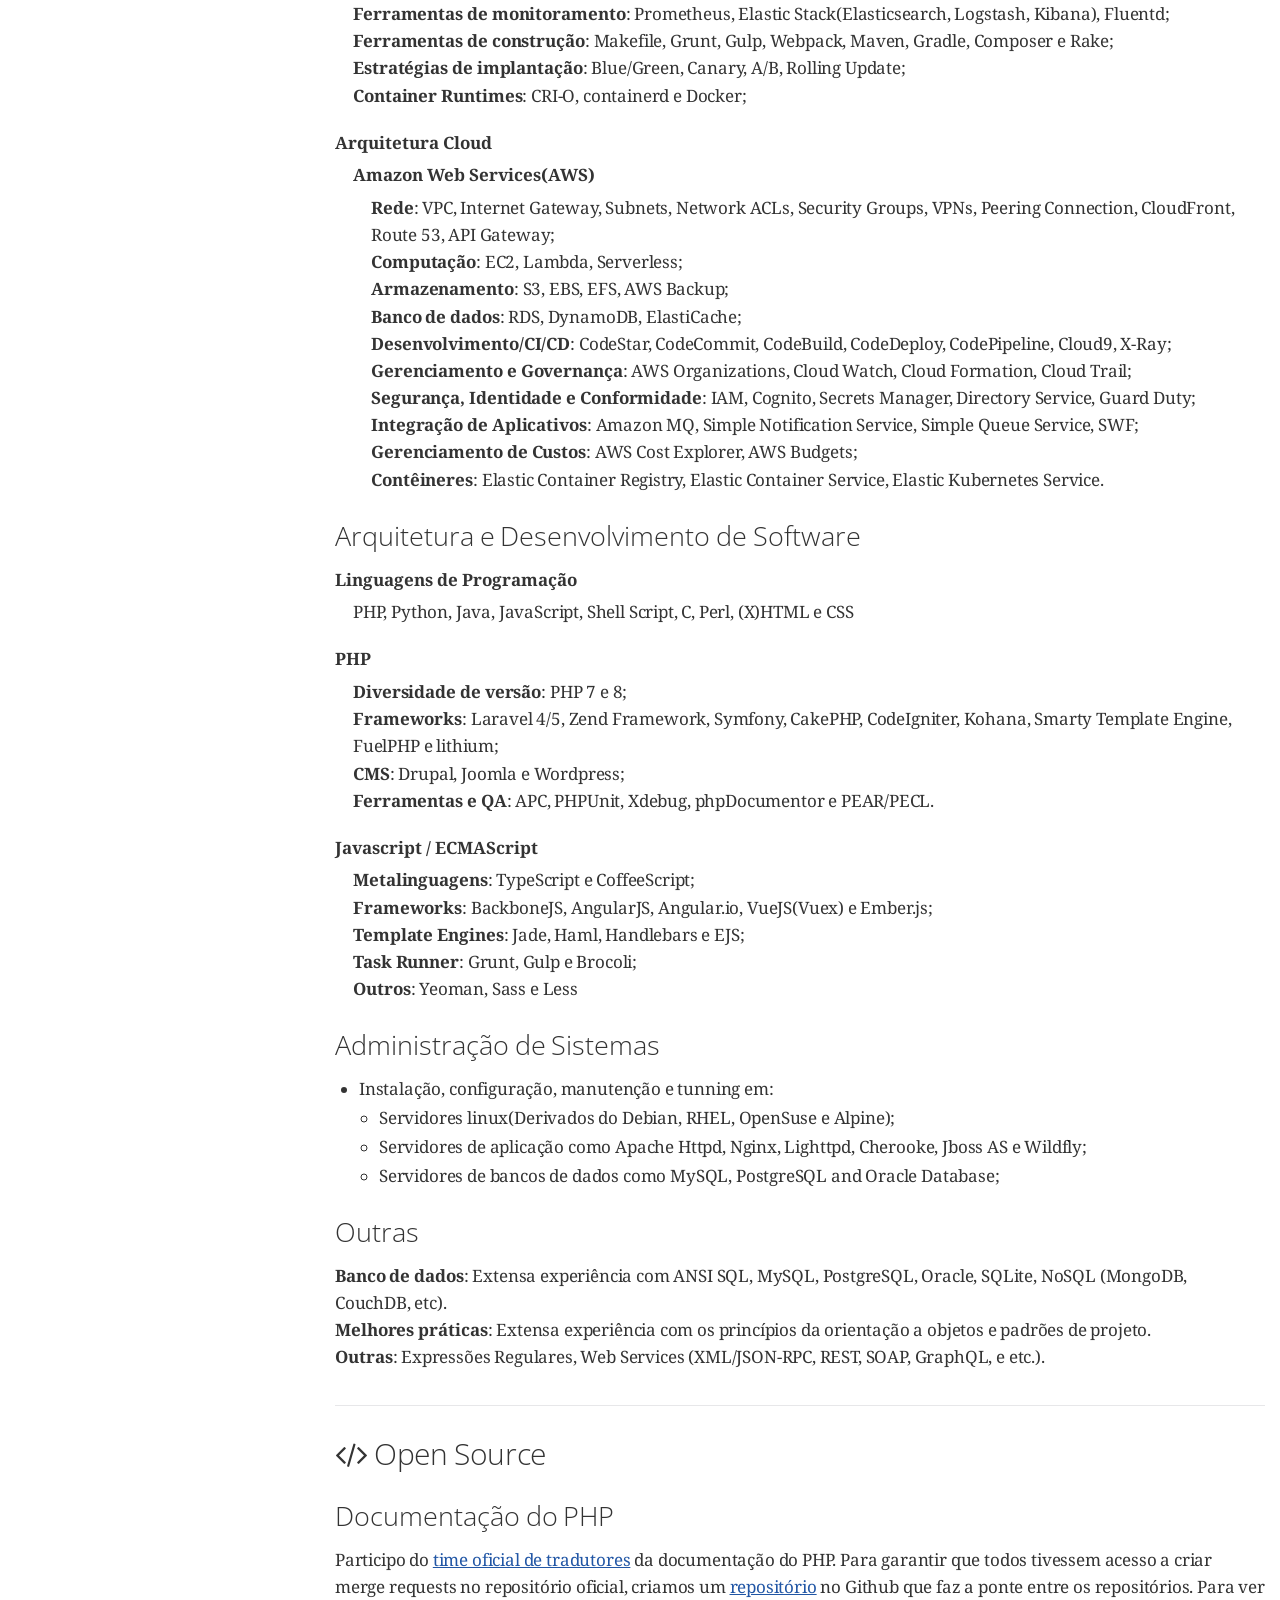
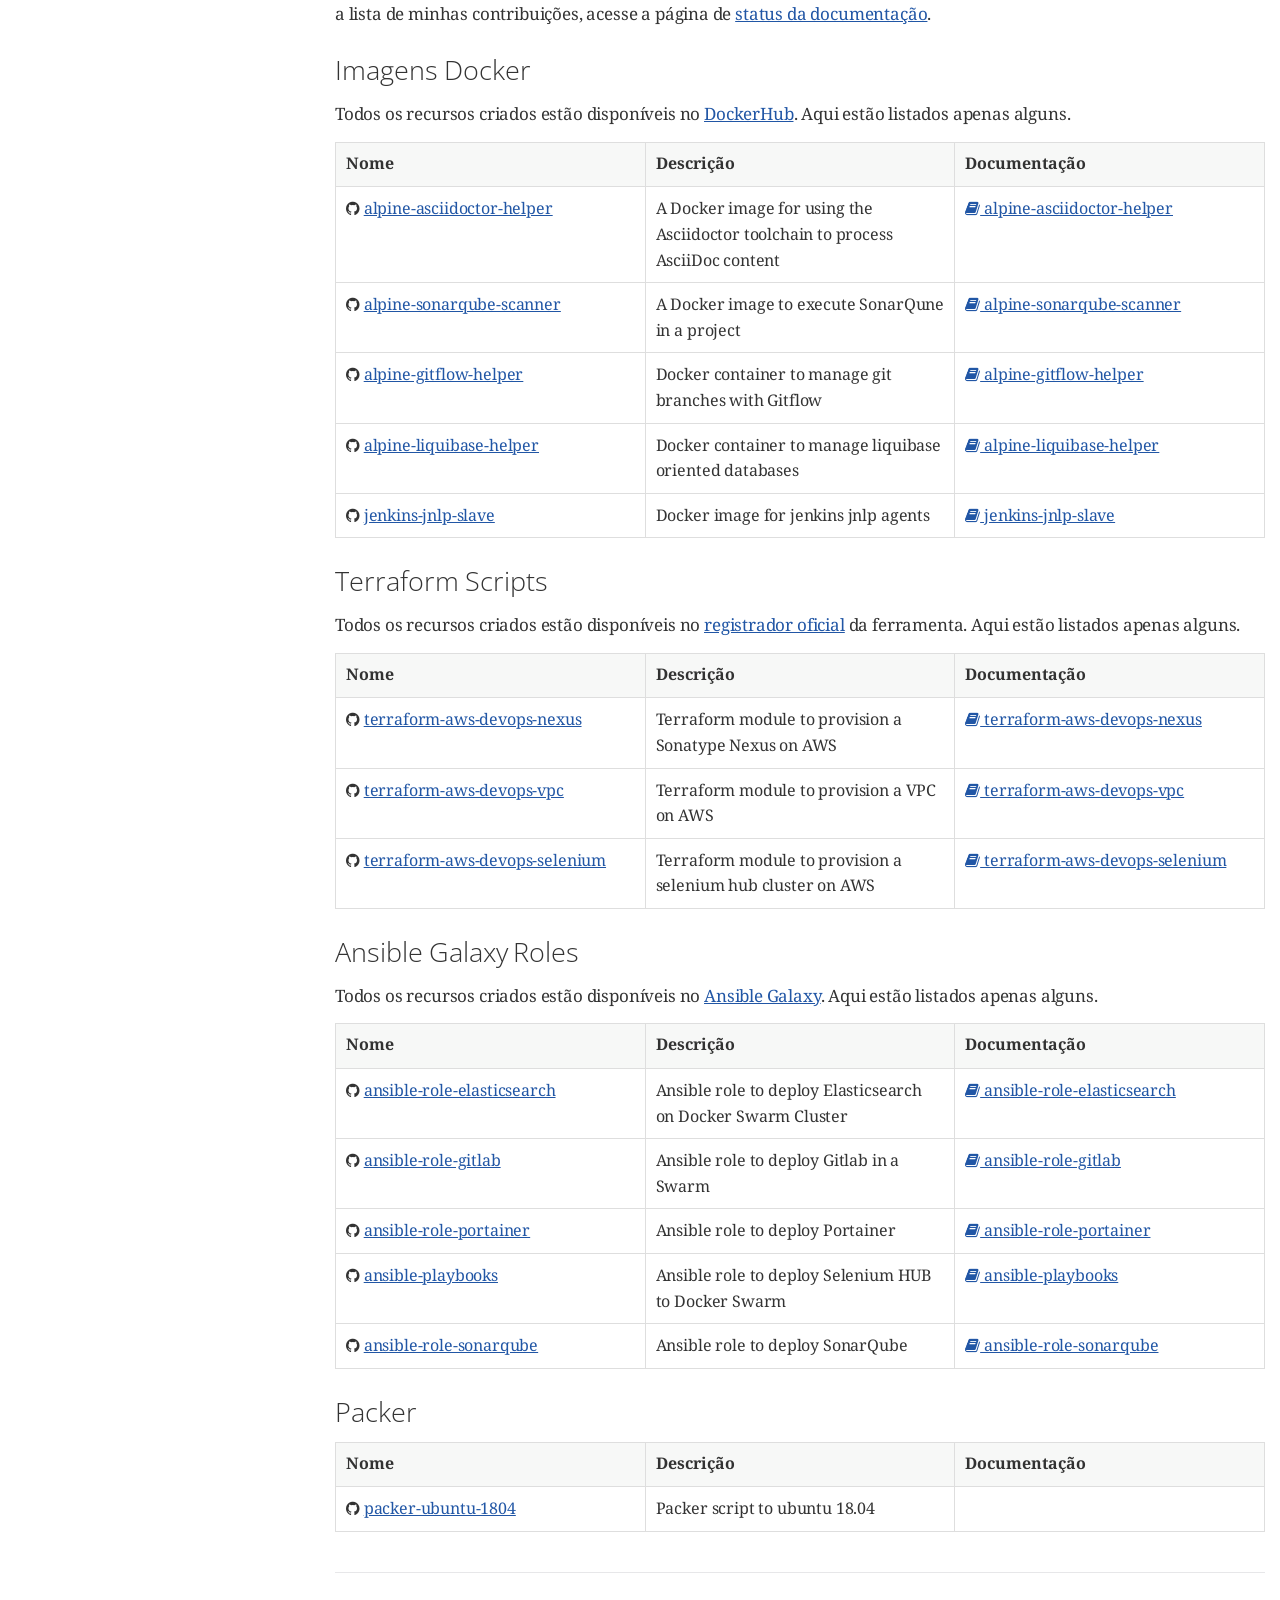
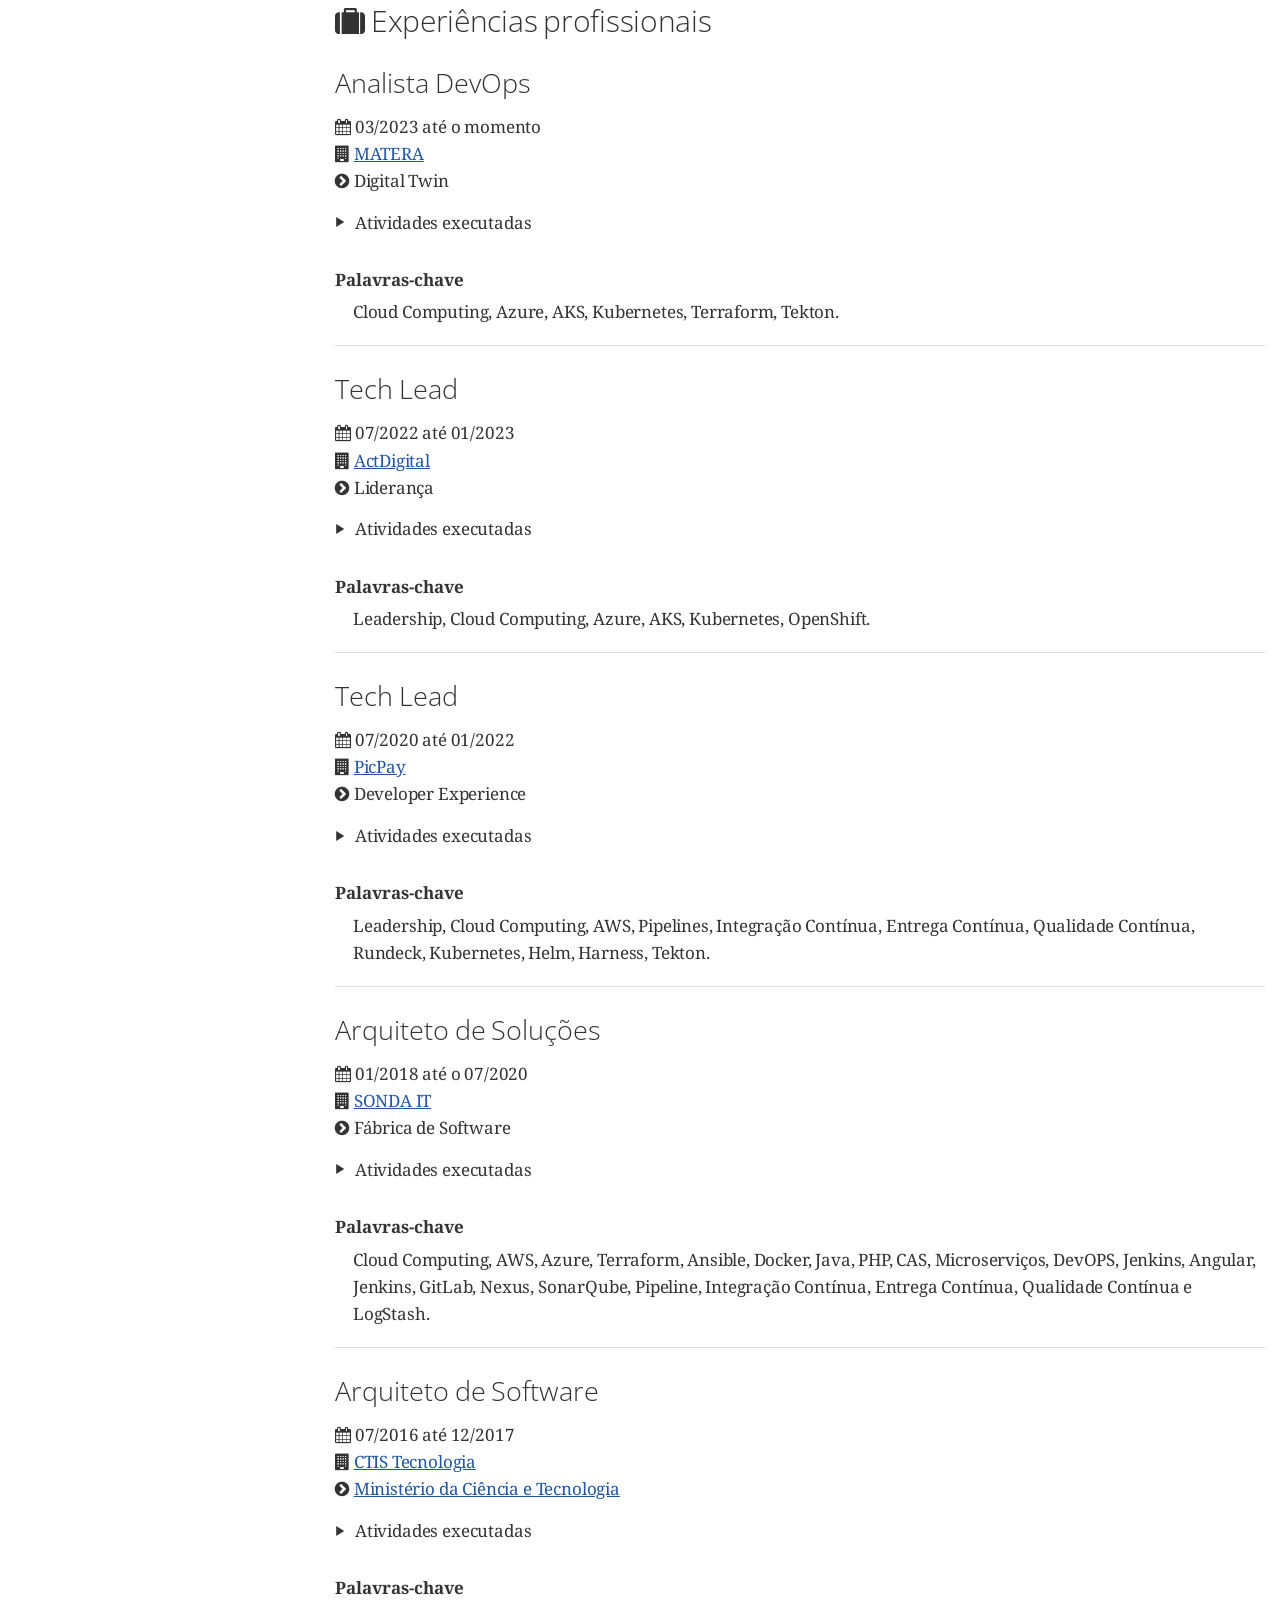
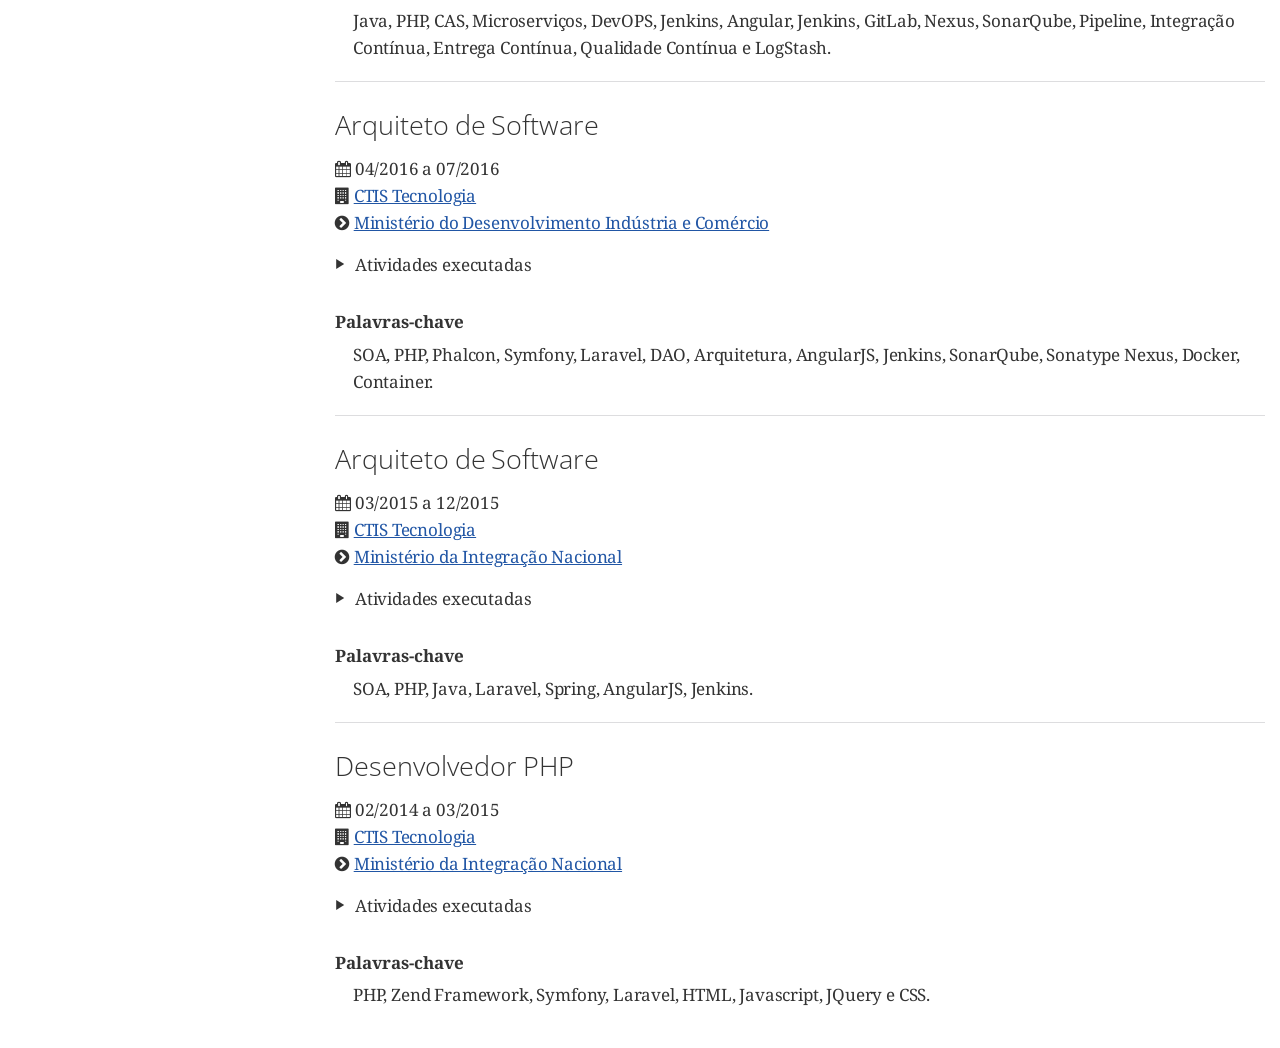
==== commit b9b2b722: "deploy: bc90f8623369ac7b46e2b3428efa5e9085f4ef9b" ====
--- a/index.html
+++ b/index.html
@@ -652,13 +652,9 @@
 <div class="sectionbody">
 <div class="openblock">
 <div class="content">
-<div class="ulist">
-<ul>
-<li>
-<p>Certified Kubernetes Application Developer**<br>
+<div class="paragraph">
+<p><strong>Certified Kubernetes Application Developer</strong><br>
 <span class="icon"><i class="fa fa-building" title="Emissor"></i></span> Cloud Native Computing Foundation <span class="icon"><i class="fa fa-calendar" title="Período"></i></span> 09/2024 - 09/2026 <span class="icon"><i class="fa fa-key" title="Licença"></i></span> <a href="https://training.linuxfoundation.org/certification/verify/" class="external" target="_blank" rel="noopener">LF-5offxxtx08</a></p>
-</li>
-</ul>
 </div>
 </div>
 </div>
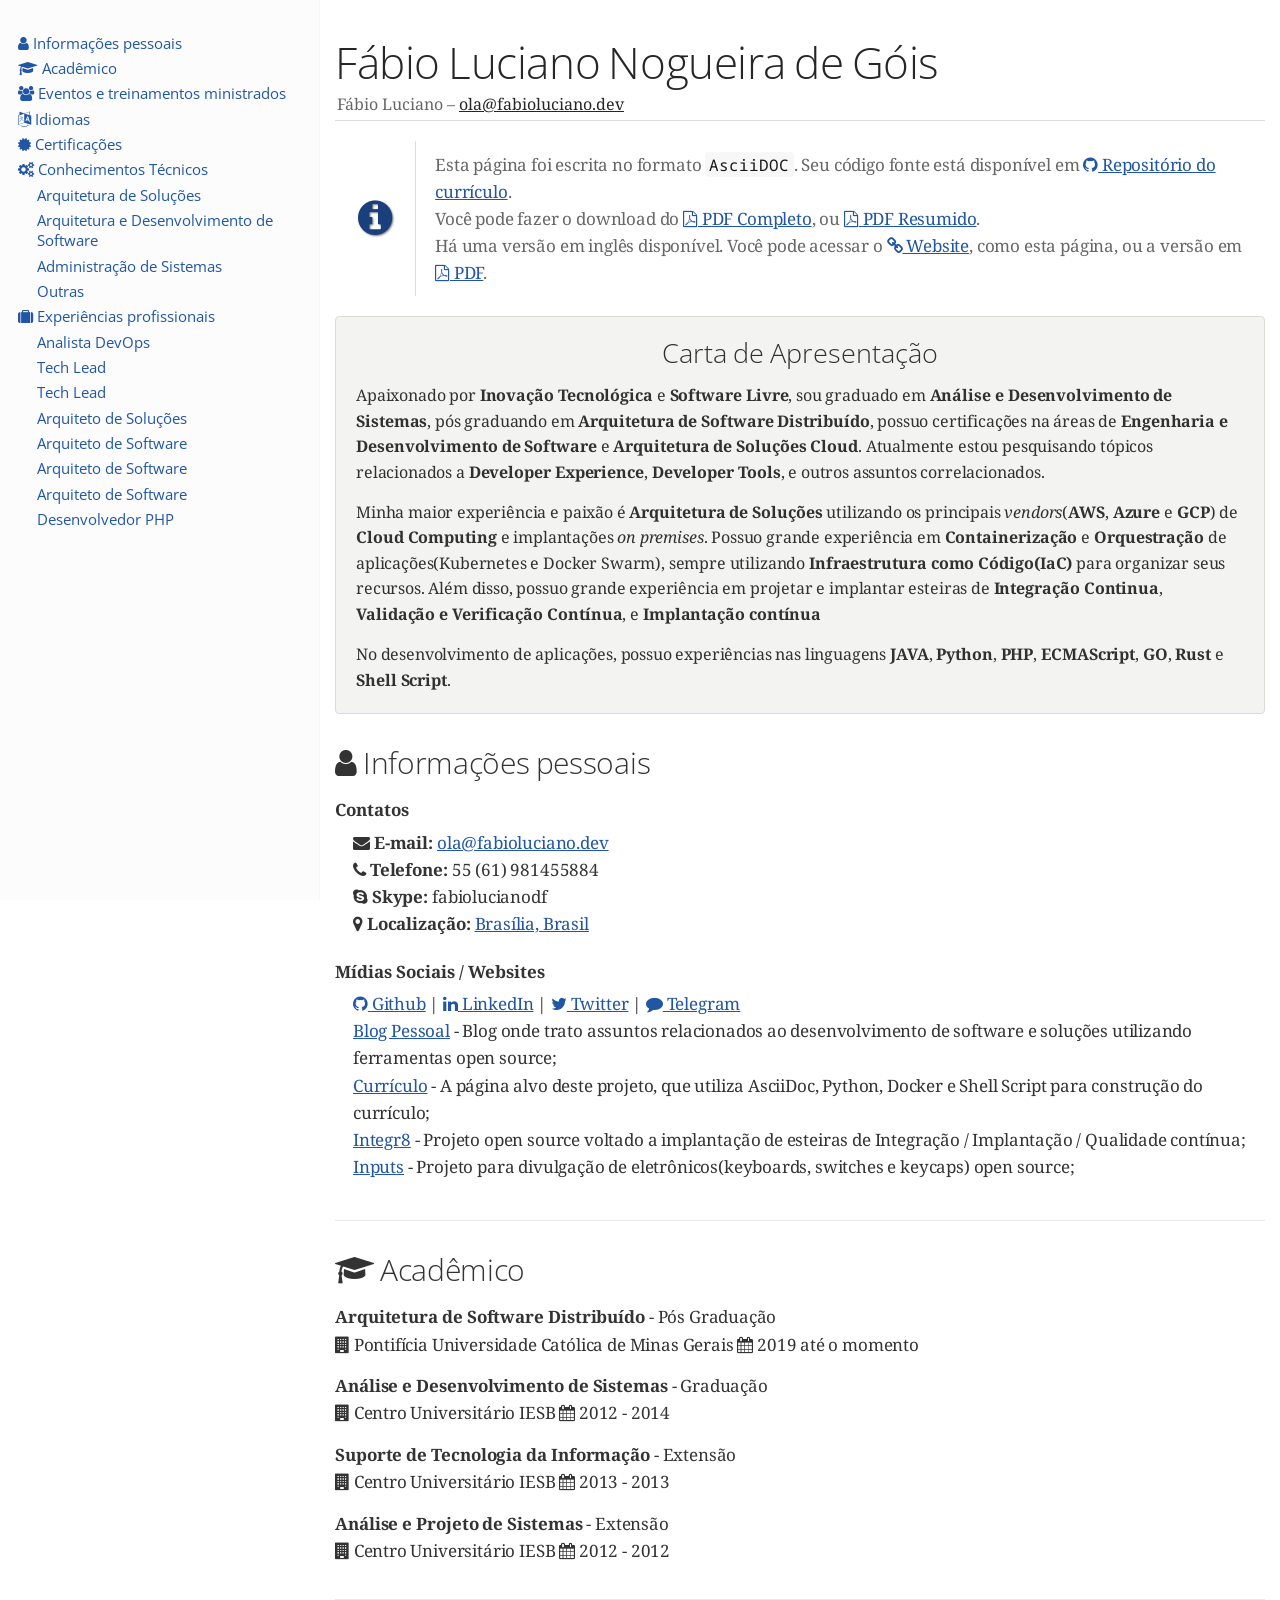
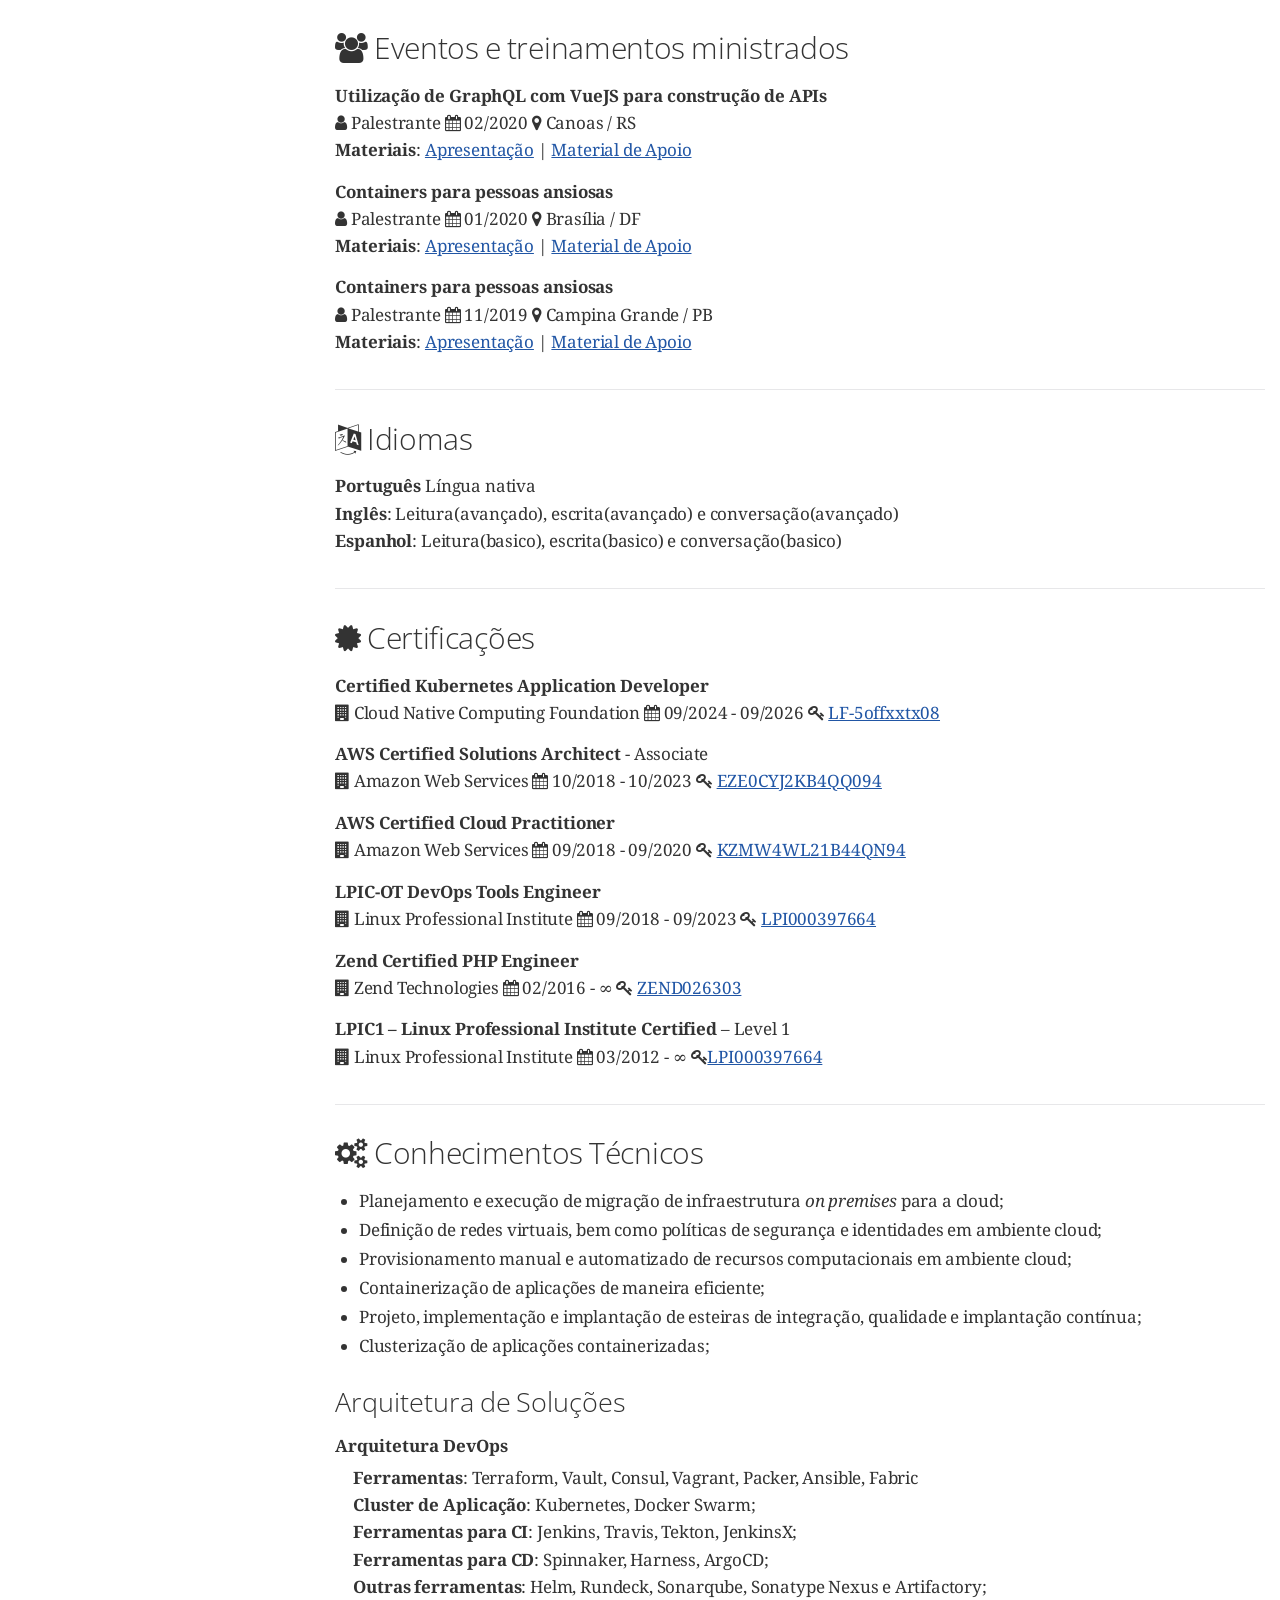
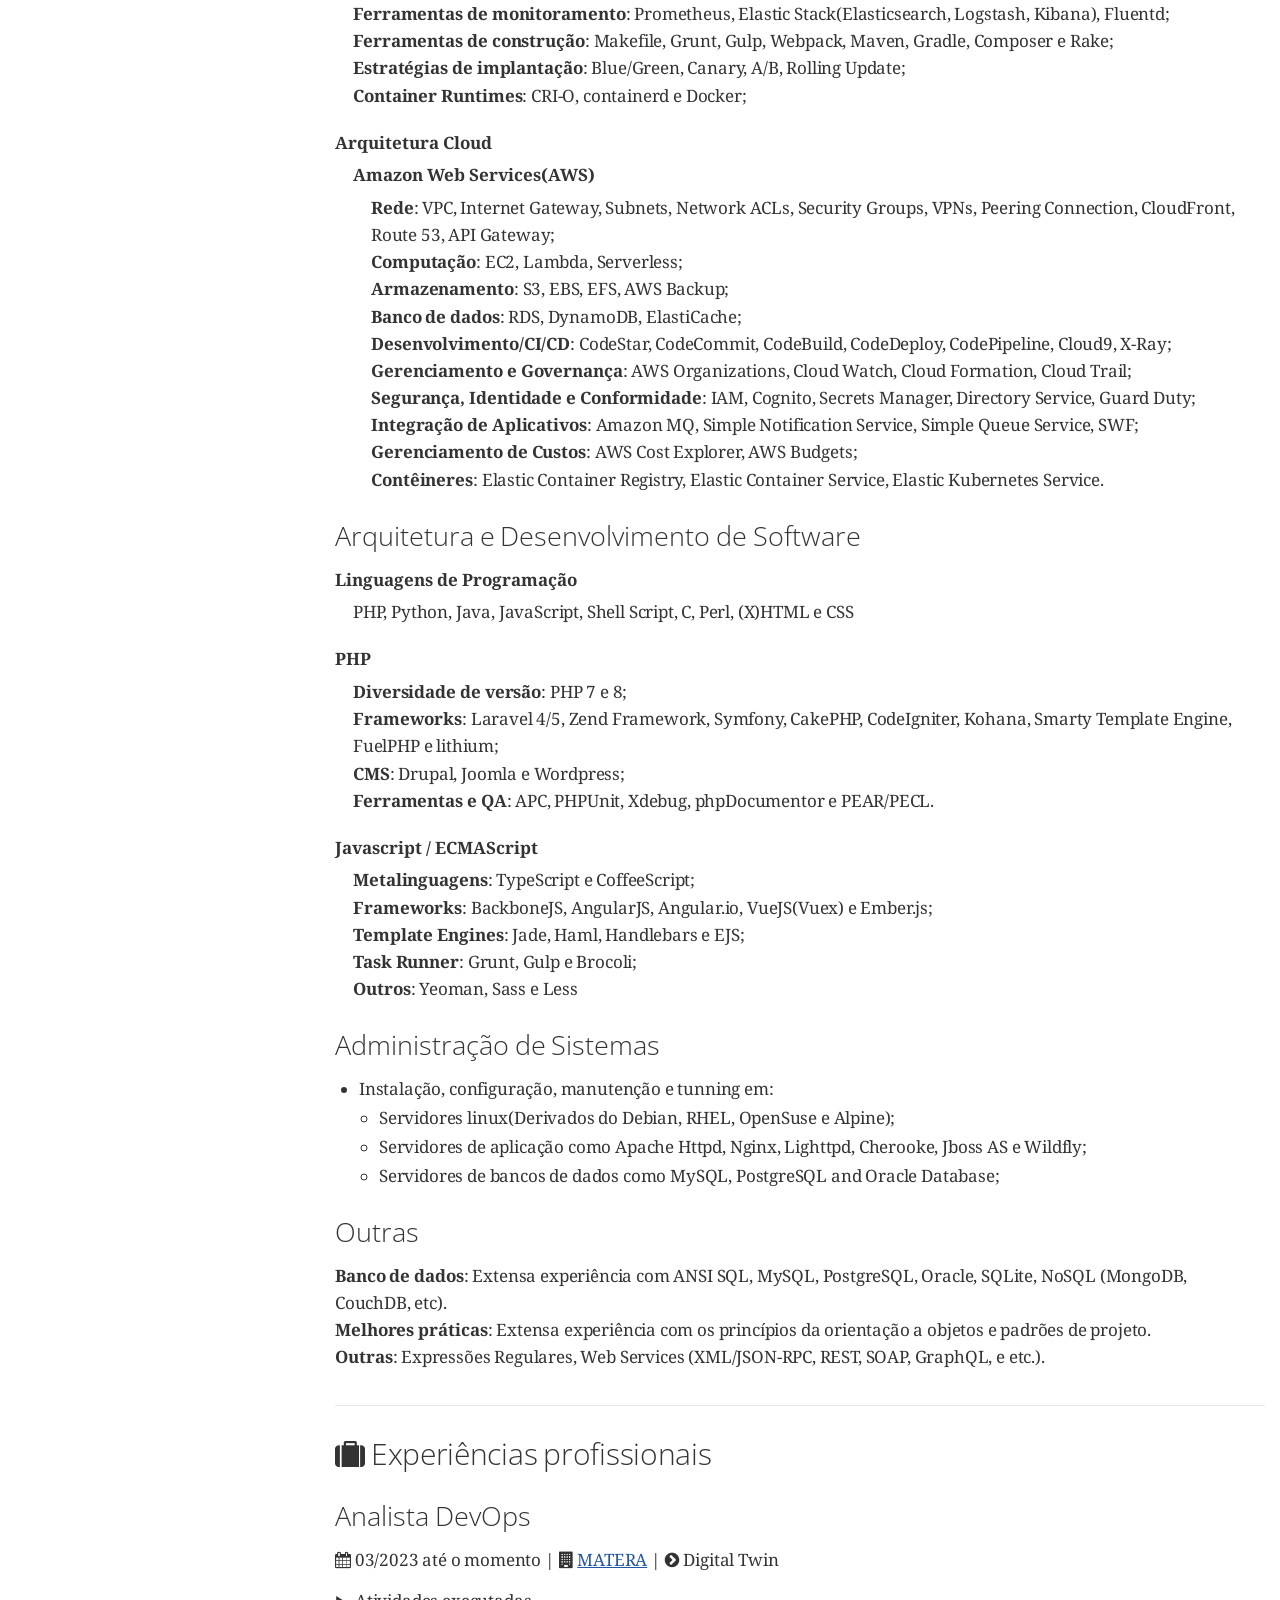
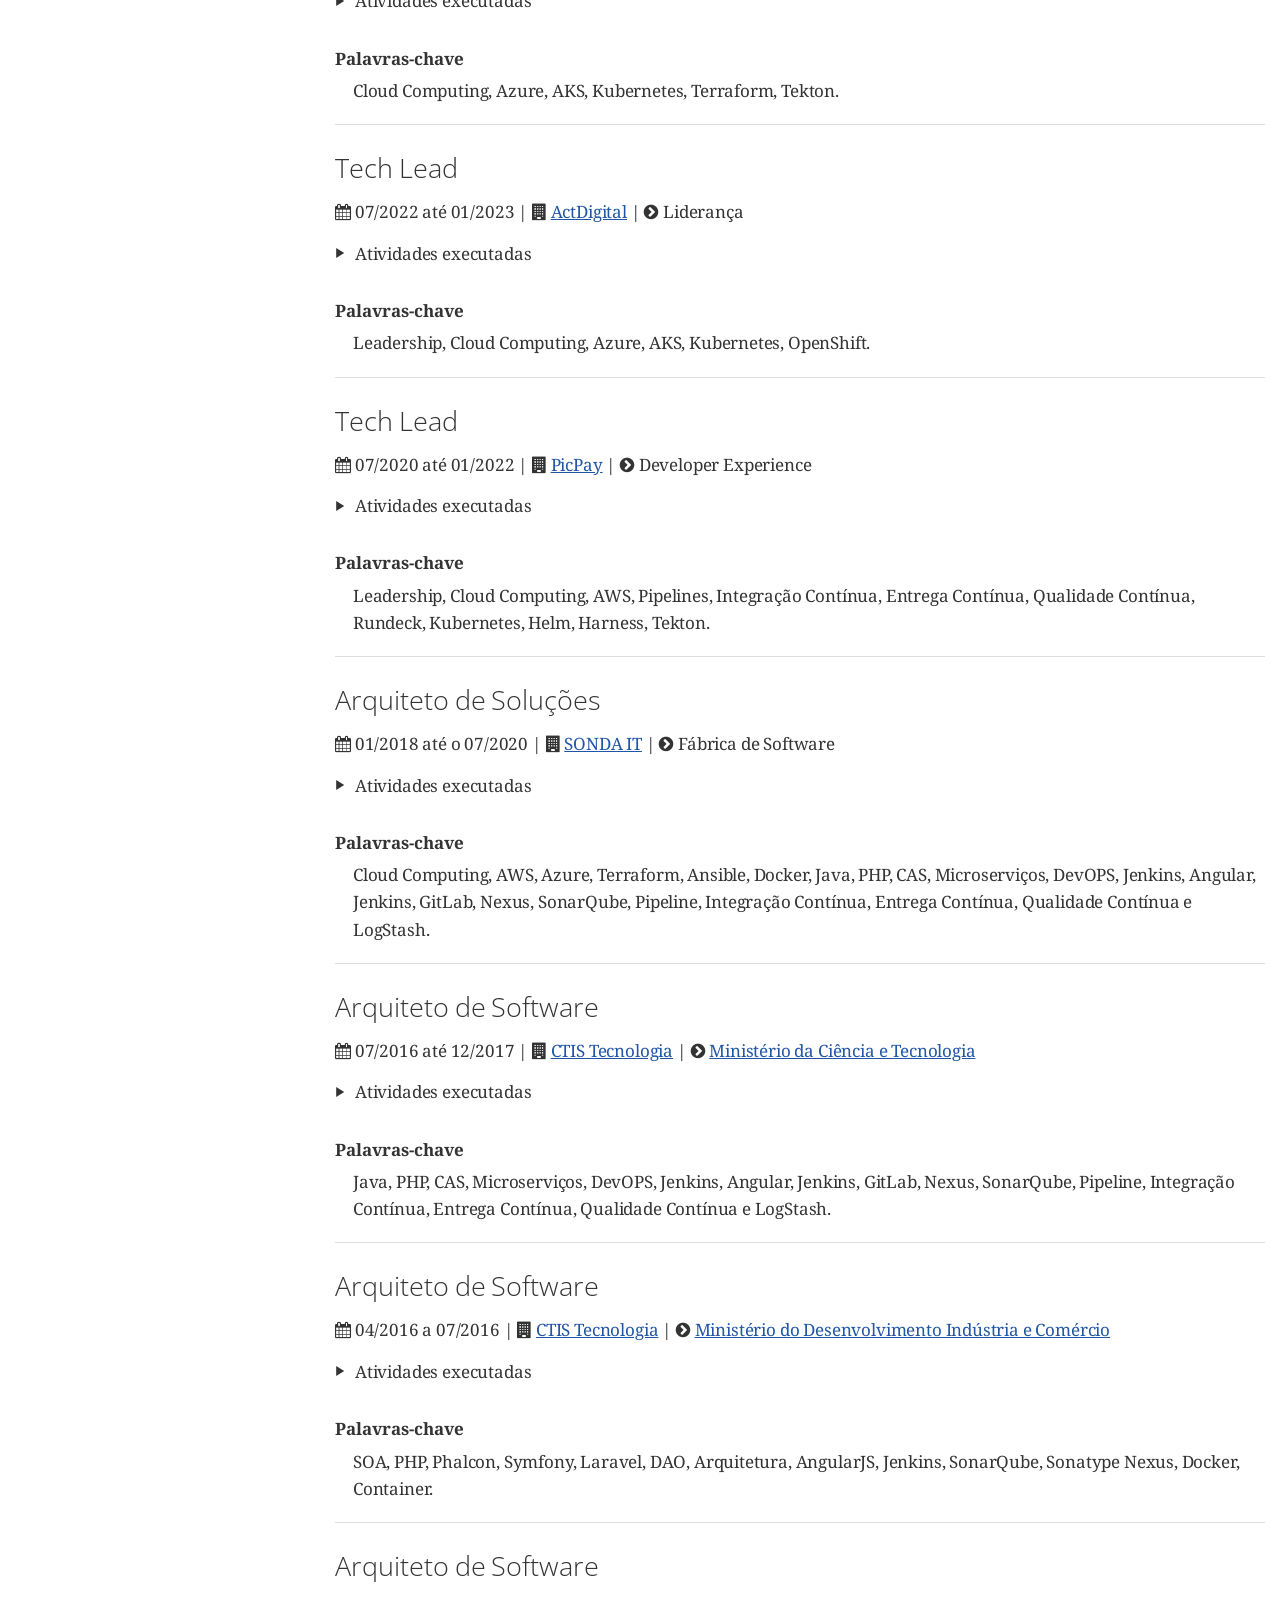
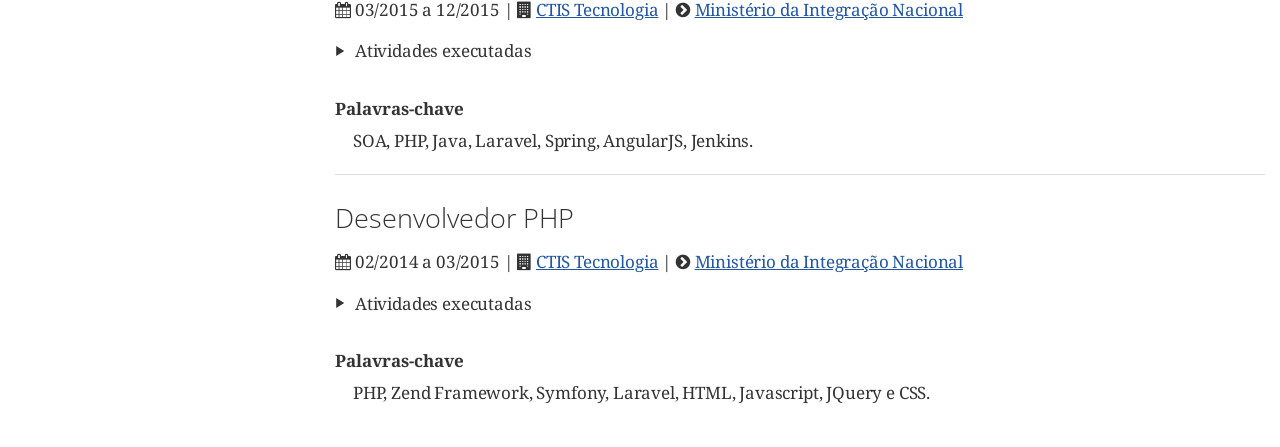
==== commit 9ac8300d: "deploy: 373ac62ab1a40f93ba181075f0878c9fbcd3bfd7" ====
--- a/index.html
+++ b/index.html
@@ -484,15 +484,6 @@
 <li><a href="#_outras">Outras</a></li>
 </ul>
 </li>
-<li><a href="#opensource"><span class="icon"><i class="fa fa-code"></i></span> Open Source</a>
-<ul class="sectlevel2">
-<li><a href="#_documentação_do_php">Documentação do PHP</a></li>
-<li><a href="#_imagens_docker">Imagens Docker</a></li>
-<li><a href="#_terraform_scripts">Terraform Scripts</a></li>
-<li><a href="#_ansible_galaxy_roles">Ansible Galaxy Roles</a></li>
-<li><a href="#_packer">Packer</a></li>
-</ul>
-</li>
 <li><a href="#professional-experience"><span class="icon"><i class="fa fa-suitcase"></i></span> Experiências profissionais</a>
 <ul class="sectlevel2">
 <li><a href="#_analista_devops">Analista DevOps</a></li>
@@ -820,172 +811,6 @@
 <strong>Melhores práticas</strong>: Extensa experiência com os princípios da orientação a objetos e padrões de projeto.<br>
 <strong>Outras</strong>: Expressões Regulares, Web Services (XML/JSON-RPC, REST, SOAP, GraphQL, e etc.).</p>
 </div>
-</div>
-</div>
-</div>
-<div class="sect1">
-<h2 id="opensource"><a class="anchor" href="#opensource"></a><span class="icon"><i class="fa fa-code"></i></span> Open Source</h2>
-<div class="sectionbody">
-<div class="sect2">
-<h3 id="_documentação_do_php"><a class="anchor" href="#_documentação_do_php"></a>Documentação do PHP</h3>
-<div class="paragraph">
-<p>Participo do <a href="http://people.php.net/fabioluciano">time oficial de tradutores</a> da documentação do PHP. Para garantir que todos tivessem acesso a criar merge requests no repositório oficial, criamos um <a href="https://github.com/phpdocbrbridge">repositório</a> no Github que faz a ponte entre os repositórios. Para ver a lista de minhas contribuições, acesse a página de <a href="http://doc.php.net/revcheck.php?p=files&amp;user=fabioluciano&amp;lang=pt_BR">status da documentação</a>.</p>
-</div>
-</div>
-<div class="sect2">
-<h3 id="_imagens_docker"><a class="anchor" href="#_imagens_docker"></a>Imagens Docker</h3>
-<div class="paragraph">
-<p>Todos os recursos criados estão disponíveis no <a href="https://hub.docker.com/u/integr8">DockerHub</a>. Aqui estão listados apenas alguns.</p>
-</div>
-<table class="tableblock frame-all grid-all stretch">
-<colgroup>
-<col style="width: 33.3333%;">
-<col style="width: 33.3333%;">
-<col style="width: 33.3334%;">
-</colgroup>
-<thead>
-<tr>
-<th class="tableblock halign-left valign-top">Nome</th>
-<th class="tableblock halign-left valign-top">Descrição</th>
-<th class="tableblock halign-left valign-top">Documentação</th>
-</tr>
-</thead>
-<tbody>
-<tr>
-<td class="tableblock halign-left valign-top"><p class="tableblock"><span class="icon"><i class="fa fa-github"></i></span> <a href="https://github.com/integr8/alpine-asciidoctor-helper">alpine-asciidoctor-helper</a></p></td>
-<td class="tableblock halign-left valign-top"><p class="tableblock">A Docker image for using the Asciidoctor toolchain to process AsciiDoc content</p></td>
-<td class="tableblock halign-left valign-top"><p class="tableblock"><a href="https://integr8.me/alpine-asciidoctor-helper/"><span class="icon"><i class="fa fa-book"></i></span> alpine-asciidoctor-helper</a></p></td>
-</tr>
-<tr>
-<td class="tableblock halign-left valign-top"><p class="tableblock"><span class="icon"><i class="fa fa-github"></i></span> <a href="https://github.com/integr8/alpine-sonarqube-scanner">alpine-sonarqube-scanner</a></p></td>
-<td class="tableblock halign-left valign-top"><p class="tableblock">A Docker image to execute SonarQune in a project</p></td>
-<td class="tableblock halign-left valign-top"><p class="tableblock"><a href="https://integr8.me/alpine-sonarqube-scanner/"><span class="icon"><i class="fa fa-book"></i></span> alpine-sonarqube-scanner</a></p></td>
-</tr>
-<tr>
-<td class="tableblock halign-left valign-top"><p class="tableblock"><span class="icon"><i class="fa fa-github"></i></span> <a href="https://github.com/integr8/alpine-gitflow-helper">alpine-gitflow-helper</a></p></td>
-<td class="tableblock halign-left valign-top"><p class="tableblock">Docker container to manage git branches with Gitflow</p></td>
-<td class="tableblock halign-left valign-top"><p class="tableblock"><a href="https://integr8.me/alpine-gitflow-helper"><span class="icon"><i class="fa fa-book"></i></span> alpine-gitflow-helper</a></p></td>
-</tr>
-<tr>
-<td class="tableblock halign-left valign-top"><p class="tableblock"><span class="icon"><i class="fa fa-github"></i></span> <a href="https://github.com/integr8/alpine-liquibase-helper">alpine-liquibase-helper</a></p></td>
-<td class="tableblock halign-left valign-top"><p class="tableblock">Docker container to manage liquibase oriented databases</p></td>
-<td class="tableblock halign-left valign-top"><p class="tableblock"><a href="https://integr8.me/alpine-liquibase-helper/"><span class="icon"><i class="fa fa-book"></i></span> alpine-liquibase-helper</a></p></td>
-</tr>
-<tr>
-<td class="tableblock halign-left valign-top"><p class="tableblock"><span class="icon"><i class="fa fa-github"></i></span> <a href="https://github.com/integr8/jenkins-jnlp-slave">jenkins-jnlp-slave</a></p></td>
-<td class="tableblock halign-left valign-top"><p class="tableblock">Docker image for jenkins jnlp agents</p></td>
-<td class="tableblock halign-left valign-top"><p class="tableblock"><a href="https://hub.docker.com/repository/docker/integr8/jenkins-jnlp-slave"><span class="icon"><i class="fa fa-book"></i></span> jenkins-jnlp-slave</a></p></td>
-</tr>
-</tbody>
-</table>
-</div>
-<div class="sect2">
-<h3 id="_terraform_scripts"><a class="anchor" href="#_terraform_scripts"></a>Terraform Scripts</h3>
-<div class="paragraph">
-<p>Todos os recursos criados estão disponíveis no <a href="https://registry.terraform.io/modules/integr8">registrador oficial</a> da ferramenta. Aqui estão listados apenas alguns.</p>
-</div>
-<table class="tableblock frame-all grid-all stretch">
-<colgroup>
-<col style="width: 33.3333%;">
-<col style="width: 33.3333%;">
-<col style="width: 33.3334%;">
-</colgroup>
-<thead>
-<tr>
-<th class="tableblock halign-left valign-top">Nome</th>
-<th class="tableblock halign-left valign-top">Descrição</th>
-<th class="tableblock halign-left valign-top">Documentação</th>
-</tr>
-</thead>
-<tbody>
-<tr>
-<td class="tableblock halign-left valign-top"><p class="tableblock"><span class="icon"><i class="fa fa-github"></i></span> <a href="https://github.com/integr8/terraform-aws-devops-nexus">terraform-aws-devops-nexus</a></p></td>
-<td class="tableblock halign-left valign-top"><p class="tableblock">Terraform module to provision a Sonatype Nexus on AWS</p></td>
-<td class="tableblock halign-left valign-top"><p class="tableblock"><a href="https://registry.terraform.io/modules/integr8/devops-nexus"><span class="icon"><i class="fa fa-book"></i></span> terraform-aws-devops-nexus</a></p></td>
-</tr>
-<tr>
-<td class="tableblock halign-left valign-top"><p class="tableblock"><span class="icon"><i class="fa fa-github"></i></span> <a href="https://github.com/integr8/terraform-aws-devops-vpc">terraform-aws-devops-vpc</a></p></td>
-<td class="tableblock halign-left valign-top"><p class="tableblock">Terraform module to provision a VPC on AWS</p></td>
-<td class="tableblock halign-left valign-top"><p class="tableblock"><a href="https://registry.terraform.io/modules/integr8/devops-vpc/"><span class="icon"><i class="fa fa-book"></i></span> terraform-aws-devops-vpc</a></p></td>
-</tr>
-<tr>
-<td class="tableblock halign-left valign-top"><p class="tableblock"><span class="icon"><i class="fa fa-github"></i></span> <a href="https://github.com/integr8/terraform-aws-devops-selenium">terraform-aws-devops-selenium</a></p></td>
-<td class="tableblock halign-left valign-top"><p class="tableblock">Terraform module to provision a selenium hub cluster on AWS</p></td>
-<td class="tableblock halign-left valign-top"><p class="tableblock"><a href="https://registry.terraform.io/modules/integr8/devops-selenium"><span class="icon"><i class="fa fa-book"></i></span> terraform-aws-devops-selenium</a></p></td>
-</tr>
-</tbody>
-</table>
-</div>
-<div class="sect2">
-<h3 id="_ansible_galaxy_roles"><a class="anchor" href="#_ansible_galaxy_roles"></a>Ansible Galaxy Roles</h3>
-<div class="paragraph">
-<p>Todos os recursos criados estão disponíveis no <a href="https://galaxy.ansible.com/integr8">Ansible Galaxy</a>. Aqui estão listados apenas alguns.</p>
-</div>
-<table class="tableblock frame-all grid-all stretch">
-<colgroup>
-<col style="width: 33.3333%;">
-<col style="width: 33.3333%;">
-<col style="width: 33.3334%;">
-</colgroup>
-<thead>
-<tr>
-<th class="tableblock halign-left valign-top">Nome</th>
-<th class="tableblock halign-left valign-top">Descrição</th>
-<th class="tableblock halign-left valign-top">Documentação</th>
-</tr>
-</thead>
-<tbody>
-<tr>
-<td class="tableblock halign-left valign-top"><p class="tableblock"><span class="icon"><i class="fa fa-github"></i></span> <a href="https://github.com/integr8/ansible-role-elasticsearch">ansible-role-elasticsearch</a></p></td>
-<td class="tableblock halign-left valign-top"><p class="tableblock">Ansible role to deploy Elasticsearch on Docker Swarm Cluster</p></td>
-<td class="tableblock halign-left valign-top"><p class="tableblock"><a href="https://galaxy.ansible.com/integr8/ansible-role-elasticsearch"><span class="icon"><i class="fa fa-book"></i></span> ansible-role-elasticsearch</a></p></td>
-</tr>
-<tr>
-<td class="tableblock halign-left valign-top"><p class="tableblock"><span class="icon"><i class="fa fa-github"></i></span> <a href="https://github.com/integr8/ansible-role-gitlab">ansible-role-gitlab</a></p></td>
-<td class="tableblock halign-left valign-top"><p class="tableblock">Ansible role to deploy Gitlab in a Swarm</p></td>
-<td class="tableblock halign-left valign-top"><p class="tableblock"><a href="https://galaxy.ansible.com/integr8/ansible-role-gitlab"><span class="icon"><i class="fa fa-book"></i></span> ansible-role-gitlab</a></p></td>
-</tr>
-<tr>
-<td class="tableblock halign-left valign-top"><p class="tableblock"><span class="icon"><i class="fa fa-github"></i></span> <a href="https://github.com/integr8/ansible-role-portainer">ansible-role-portainer</a></p></td>
-<td class="tableblock halign-left valign-top"><p class="tableblock">Ansible role to deploy Portainer</p></td>
-<td class="tableblock halign-left valign-top"><p class="tableblock"><a href="https://galaxy.ansible.com/integr8/ansible_role_portainer"><span class="icon"><i class="fa fa-book"></i></span> ansible-role-portainer</a></p></td>
-</tr>
-<tr>
-<td class="tableblock halign-left valign-top"><p class="tableblock"><span class="icon"><i class="fa fa-github"></i></span> <a href="https://github.com/integr8/ansible-playbooks">ansible-playbooks</a></p></td>
-<td class="tableblock halign-left valign-top"><p class="tableblock">Ansible role to deploy Selenium HUB to Docker Swarm</p></td>
-<td class="tableblock halign-left valign-top"><p class="tableblock"><a href="http://integr8.me/ansible-playbooks/"><span class="icon"><i class="fa fa-book"></i></span> ansible-playbooks</a></p></td>
-</tr>
-<tr>
-<td class="tableblock halign-left valign-top"><p class="tableblock"><span class="icon"><i class="fa fa-github"></i></span> <a href="https://github.com/integr8/ansible-role-sonarqube">ansible-role-sonarqube</a></p></td>
-<td class="tableblock halign-left valign-top"><p class="tableblock">Ansible role to deploy SonarQube</p></td>
-<td class="tableblock halign-left valign-top"><p class="tableblock"><a href="https://galaxy.ansible.com/integr8/ansible-role-sonarqube"><span class="icon"><i class="fa fa-book"></i></span> ansible-role-sonarqube</a></p></td>
-</tr>
-</tbody>
-</table>
-</div>
-<div class="sect2">
-<h3 id="_packer"><a class="anchor" href="#_packer"></a>Packer</h3>
-<table class="tableblock frame-all grid-all stretch">
-<colgroup>
-<col style="width: 33.3333%;">
-<col style="width: 33.3333%;">
-<col style="width: 33.3334%;">
-</colgroup>
-<thead>
-<tr>
-<th class="tableblock halign-left valign-top">Nome</th>
-<th class="tableblock halign-left valign-top">Descrição</th>
-<th class="tableblock halign-left valign-top">Documentação</th>
-</tr>
-</thead>
-<tbody>
-<tr>
-<td class="tableblock halign-left valign-top"><p class="tableblock"><span class="icon"><i class="fa fa-github"></i></span> <a href="https://github.com/integr8/packer-ubuntu-1804">packer-ubuntu-1804</a></p></td>
-<td class="tableblock halign-left valign-top"><p class="tableblock">Packer script to ubuntu 18.04</p></td>
-<td class="tableblock halign-left valign-top"></td>
-</tr>
-</tbody>
-</table>
 <div style="page-break-after: always;"></div>
 </div>
 </div>
@@ -998,8 +823,8 @@
 <div class="openblock">
 <div class="content">
 <div class="paragraph">
-<p><span class="icon"><i class="fa fa-calendar" title="Período"></i></span> 03/2023 até o momento<br>
-<span class="icon"><i class="fa fa-building" title="Empregador"></i></span> <a href="https://www.matera.com.br/" class="external" target="_blank" rel="noopener">MATERA</a><br>
+<p><span class="icon"><i class="fa fa-calendar" title="Período"></i></span> 03/2023 até o momento |
+<span class="icon"><i class="fa fa-building" title="Empregador"></i></span> <a href="https://www.matera.com.br/" class="external" target="_blank" rel="noopener">MATERA</a> |
 <span class="icon"><i class="fa fa-chevron-circle-right" title="Departamento"></i></span> Digital Twin</p>
 </div>
 <details>
@@ -1055,8 +880,8 @@
 <div class="openblock">
 <div class="content">
 <div class="paragraph">
-<p><span class="icon"><i class="fa fa-calendar" title="Período"></i></span> 07/2022 até 01/2023<br>
-<span class="icon"><i class="fa fa-building" title="Empregador"></i></span> <a href="https://actdigital.com" class="external" target="_blank" rel="noopener">ActDigital</a><br>
+<p><span class="icon"><i class="fa fa-calendar" title="Período"></i></span> 07/2022 até 01/2023 |
+<span class="icon"><i class="fa fa-building" title="Empregador"></i></span> <a href="https://actdigital.com" class="external" target="_blank" rel="noopener">ActDigital</a> |
 <span class="icon"><i class="fa fa-chevron-circle-right" title="Departamento"></i></span> Liderança</p>
 </div>
 <details>
@@ -1097,8 +922,8 @@
 <div class="openblock">
 <div class="content">
 <div class="paragraph">
-<p><span class="icon"><i class="fa fa-calendar" title="Período"></i></span> 07/2020 até 01/2022<br>
-<span class="icon"><i class="fa fa-building" title="Empregador"></i></span> <a href="https://picpay.com/" class="external" target="_blank" rel="noopener">PicPay</a><br>
+<p><span class="icon"><i class="fa fa-calendar" title="Período"></i></span> 07/2020 até 01/2022 |
+<span class="icon"><i class="fa fa-building" title="Empregador"></i></span> <a href="https://picpay.com/" class="external" target="_blank" rel="noopener">PicPay</a> |
 <span class="icon"><i class="fa fa-chevron-circle-right" title="Departamento"></i></span> Developer Experience</p>
 </div>
 <details>
@@ -1154,9 +979,9 @@
 <div class="openblock">
 <div class="content">
 <div class="paragraph">
-<p><span class="icon"><i class="fa fa-calendar" title="Período"></i></span> 01/2018 até o 07/2020<br>
-<span class="icon"><i class="fa fa-building" title="Empregador"></i></span> <a href="https://www.sonda.com/br/" class="external" target="_blank" rel="noopener">SONDA IT</a><br>
-<span class="icon"><i class="fa fa-chevron-circle-right" title="Departamento|"></i></span> Fábrica de Software</p>
+<p><span class="icon"><i class="fa fa-calendar" title="Período"></i></span> 01/2018 até o 07/2020 |
+<span class="icon"><i class="fa fa-building" title="Empregador"></i></span> <a href="https://www.sonda.com/br/" class="external" target="_blank" rel="noopener">SONDA IT</a> |
+<span class="icon"><i class="fa fa-chevron-circle-right" title="Departamento"></i></span> Fábrica de Software</p>
 </div>
 <details>
 <summary class="title">Atividades executadas</summary>
@@ -1217,8 +1042,8 @@
 <div class="openblock">
 <div class="content">
 <div class="paragraph">
-<p><span class="icon"><i class="fa fa-calendar" title="Período"></i></span> 07/2016 até 12/2017<br>
-<span class="icon"><i class="fa fa-building" title="Empregador"></i></span> <a href="http://www.ctis.com.br/" class="external" target="_blank" rel="noopener">CTIS Tecnologia</a><br>
+<p><span class="icon"><i class="fa fa-calendar" title="Período"></i></span> 07/2016 até 12/2017 |
+<span class="icon"><i class="fa fa-building" title="Empregador"></i></span> <a href="http://www.ctis.com.br/" class="external" target="_blank" rel="noopener">CTIS Tecnologia</a> |
 <span class="icon"><i class="fa fa-chevron-circle-right" title="Departamento|"></i></span> <a href="http://www.mctic.gov.br">Ministério da Ciência e Tecnologia</a></p>
 </div>
 <details>
@@ -1271,8 +1096,8 @@
 <div class="openblock">
 <div class="content">
 <div class="paragraph">
-<p><span class="icon"><i class="fa fa-calendar" title="Período"></i></span> 04/2016 a 07/2016<br>
-<span class="icon"><i class="fa fa-building" title="Empregador"></i></span> <a href="http://www.ctis.com.br/" class="external" target="_blank" rel="noopener">CTIS Tecnologia</a><br>
+<p><span class="icon"><i class="fa fa-calendar" title="Período"></i></span> 04/2016 a 07/2016 |
+<span class="icon"><i class="fa fa-building" title="Empregador"></i></span> <a href="http://www.ctis.com.br/" class="external" target="_blank" rel="noopener">CTIS Tecnologia</a> |
 <span class="icon"><i class="fa fa-chevron-circle-right" title="Departamento|"></i></span> <a href="http://www.mdic.gov.br/">Ministério do Desenvolvimento Indústria e Comércio</a></p>
 </div>
 <details>
@@ -1337,8 +1162,8 @@
 <div class="openblock">
 <div class="content">
 <div class="paragraph">
-<p><span class="icon"><i class="fa fa-calendar" title="Período"></i></span> 03/2015 a 12/2015<br>
-<span class="icon"><i class="fa fa-building" title="Empregador"></i></span> <a href="http://www.ctis.com.br/" class="external" target="_blank" rel="noopener">CTIS Tecnologia</a><br>
+<p><span class="icon"><i class="fa fa-calendar" title="Período"></i></span> 03/2015 a 12/2015 |
+<span class="icon"><i class="fa fa-building" title="Empregador"></i></span> <a href="http://www.ctis.com.br/" class="external" target="_blank" rel="noopener">CTIS Tecnologia</a> |
 <span class="icon"><i class="fa fa-chevron-circle-right" title="Departamento|"></i></span> <a href="http://www.integracao.gov.br/">Ministério da Integração Nacional</a></p>
 </div>
 <details>
@@ -1385,8 +1210,8 @@
 <div class="openblock">
 <div class="content">
 <div class="paragraph">
-<p><span class="icon"><i class="fa fa-calendar" title="Período"></i></span> 02/2014 a 03/2015<br>
-<span class="icon"><i class="fa fa-building" title="Empregador"></i></span> <a href="http://www.ctis.com.br/" class="external" target="_blank" rel="noopener">CTIS Tecnologia</a><br>
+<p><span class="icon"><i class="fa fa-calendar" title="Período"></i></span> 02/2014 a 03/2015 |
+<span class="icon"><i class="fa fa-building" title="Empregador"></i></span> <a href="http://www.ctis.com.br/" class="external" target="_blank" rel="noopener">CTIS Tecnologia</a> |
 <span class="icon"><i class="fa fa-chevron-circle-right" title="Departamento|"></i></span> <a href="http://www.integracao.gov.br/">Ministério da Integração Nacional</a></p>
 </div>
 <details>
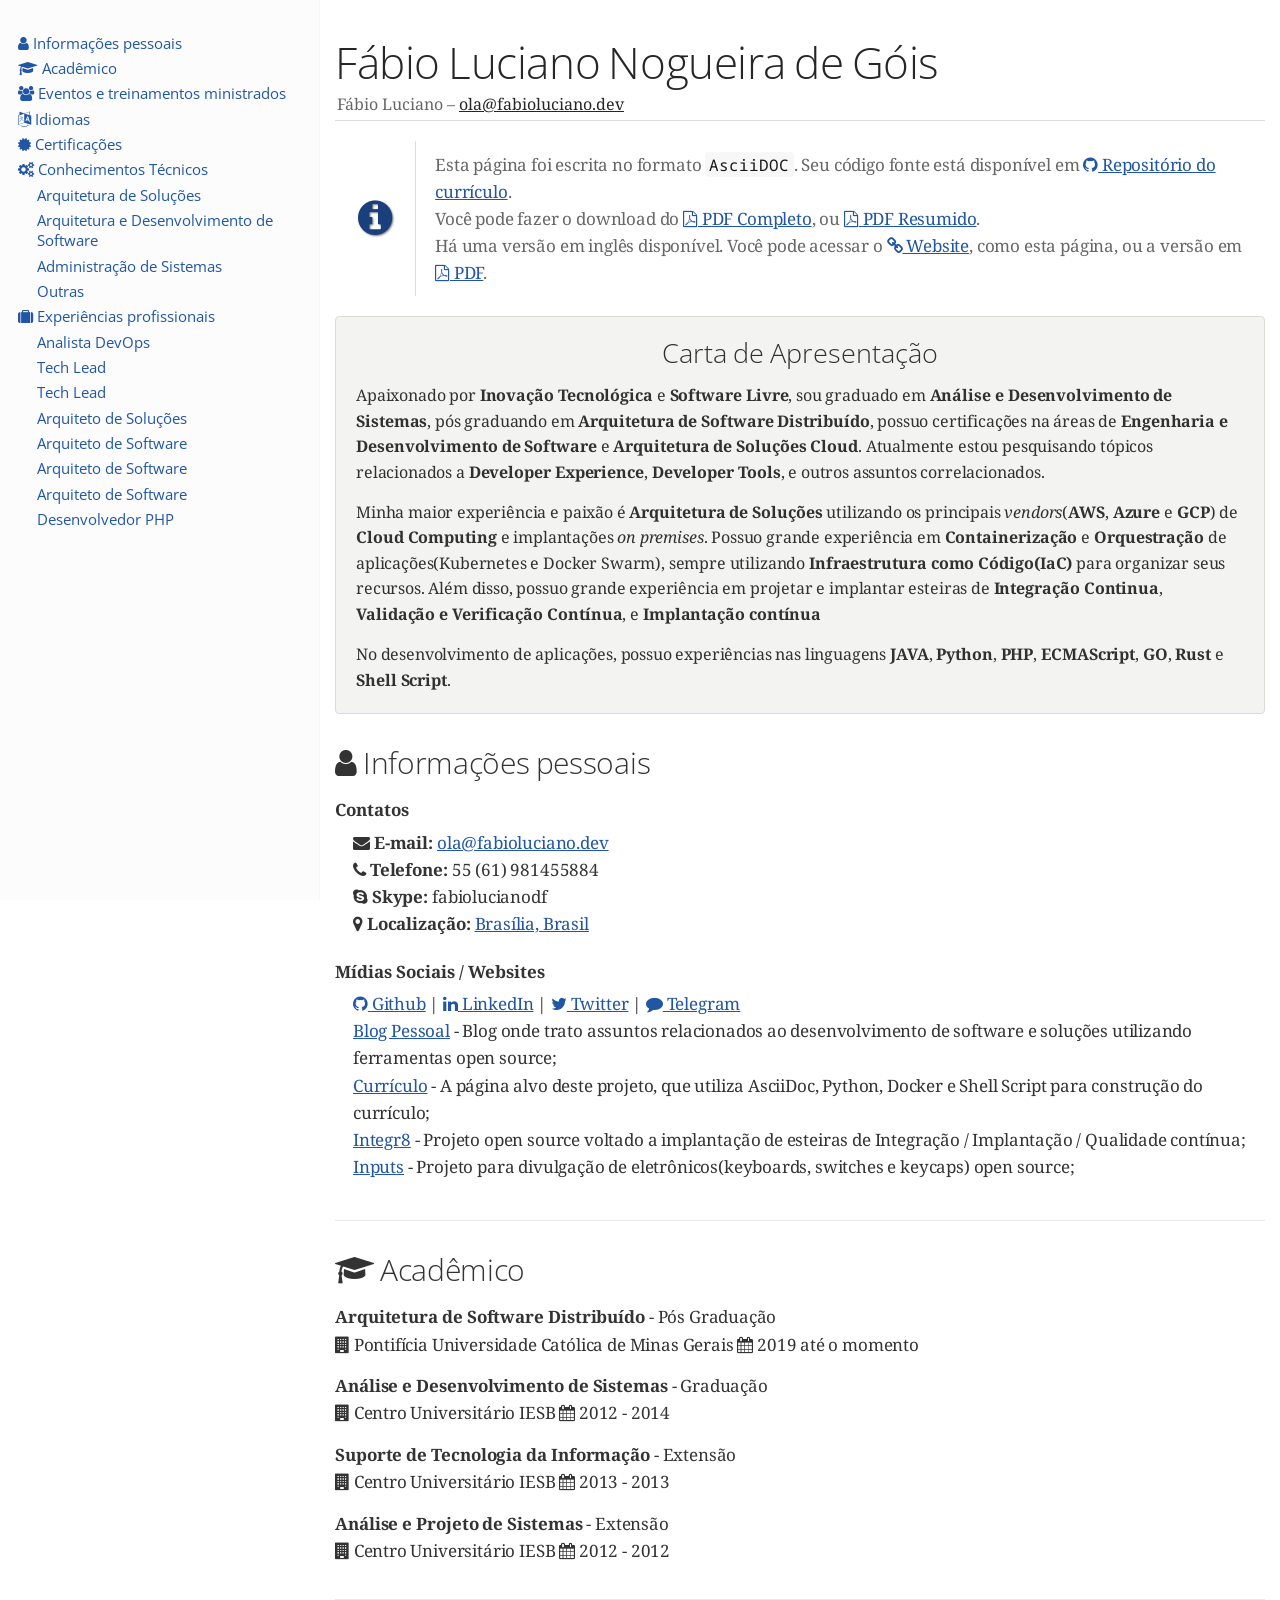
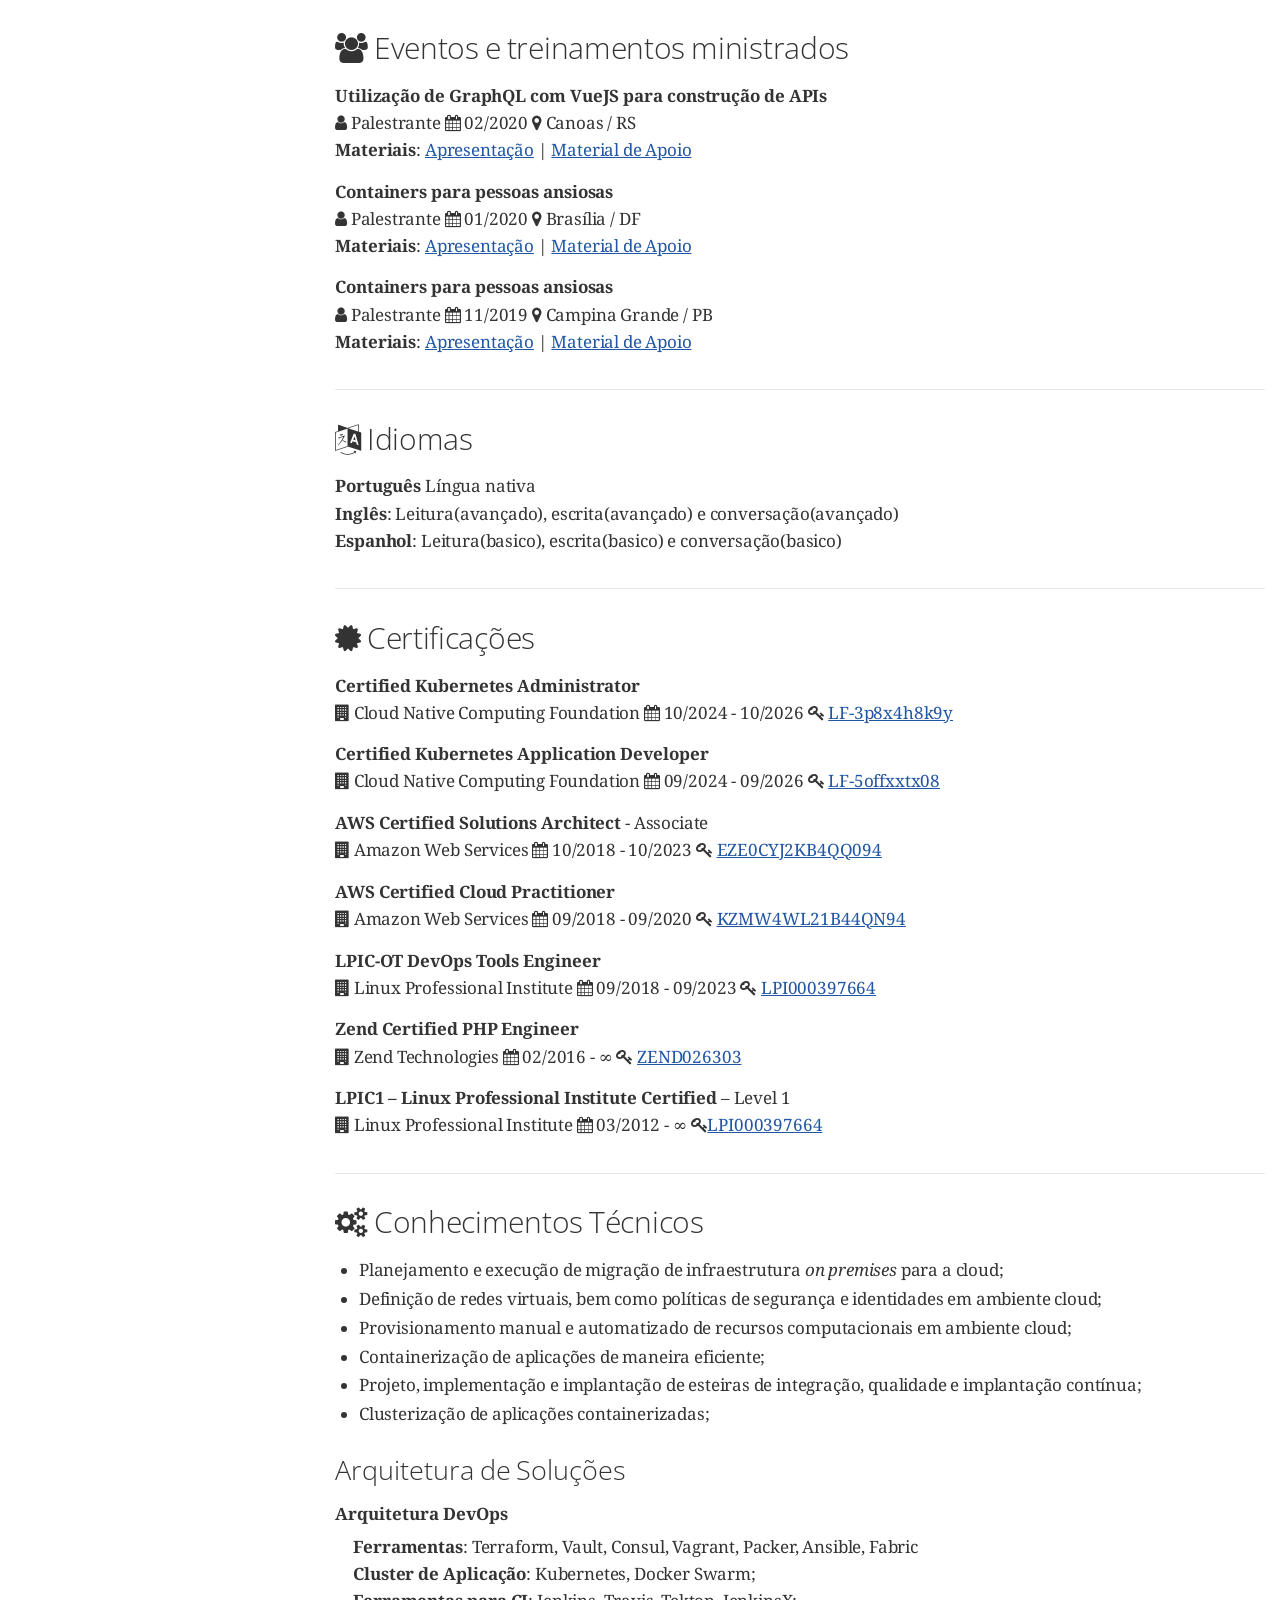
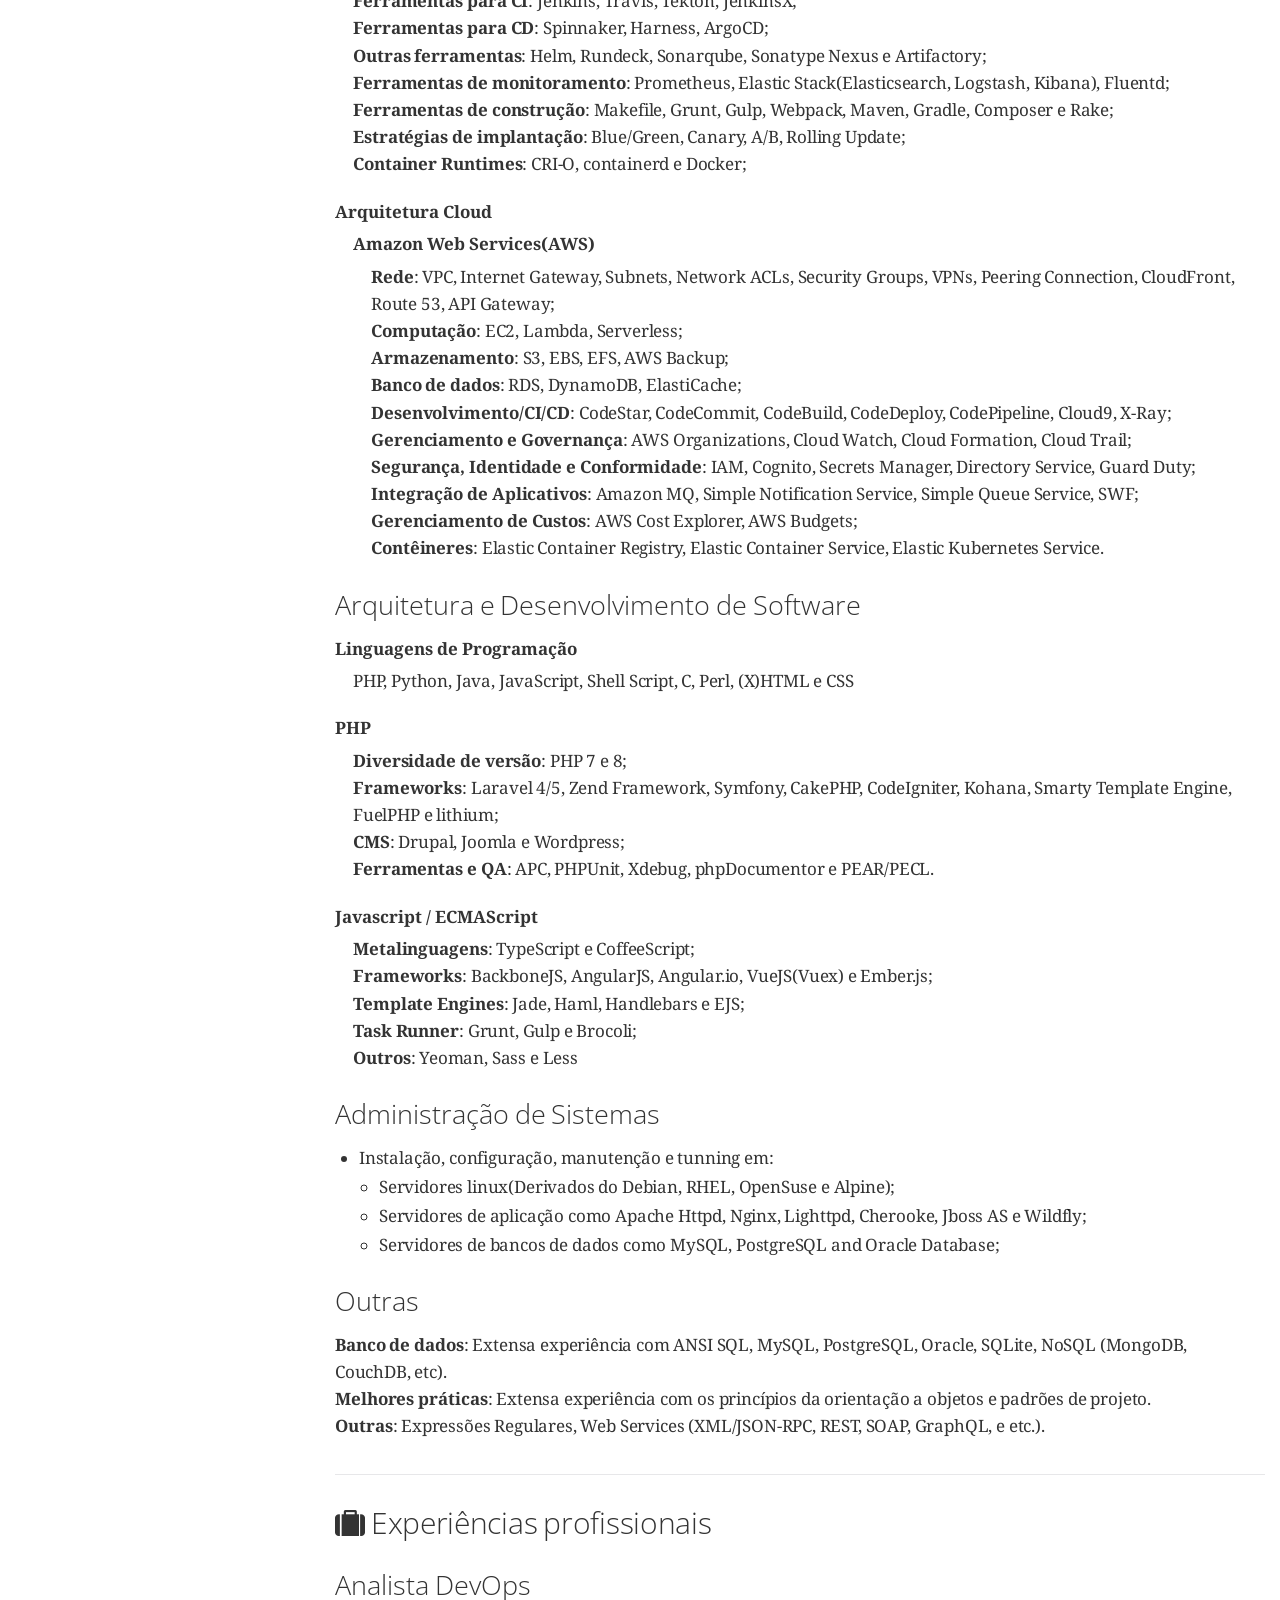
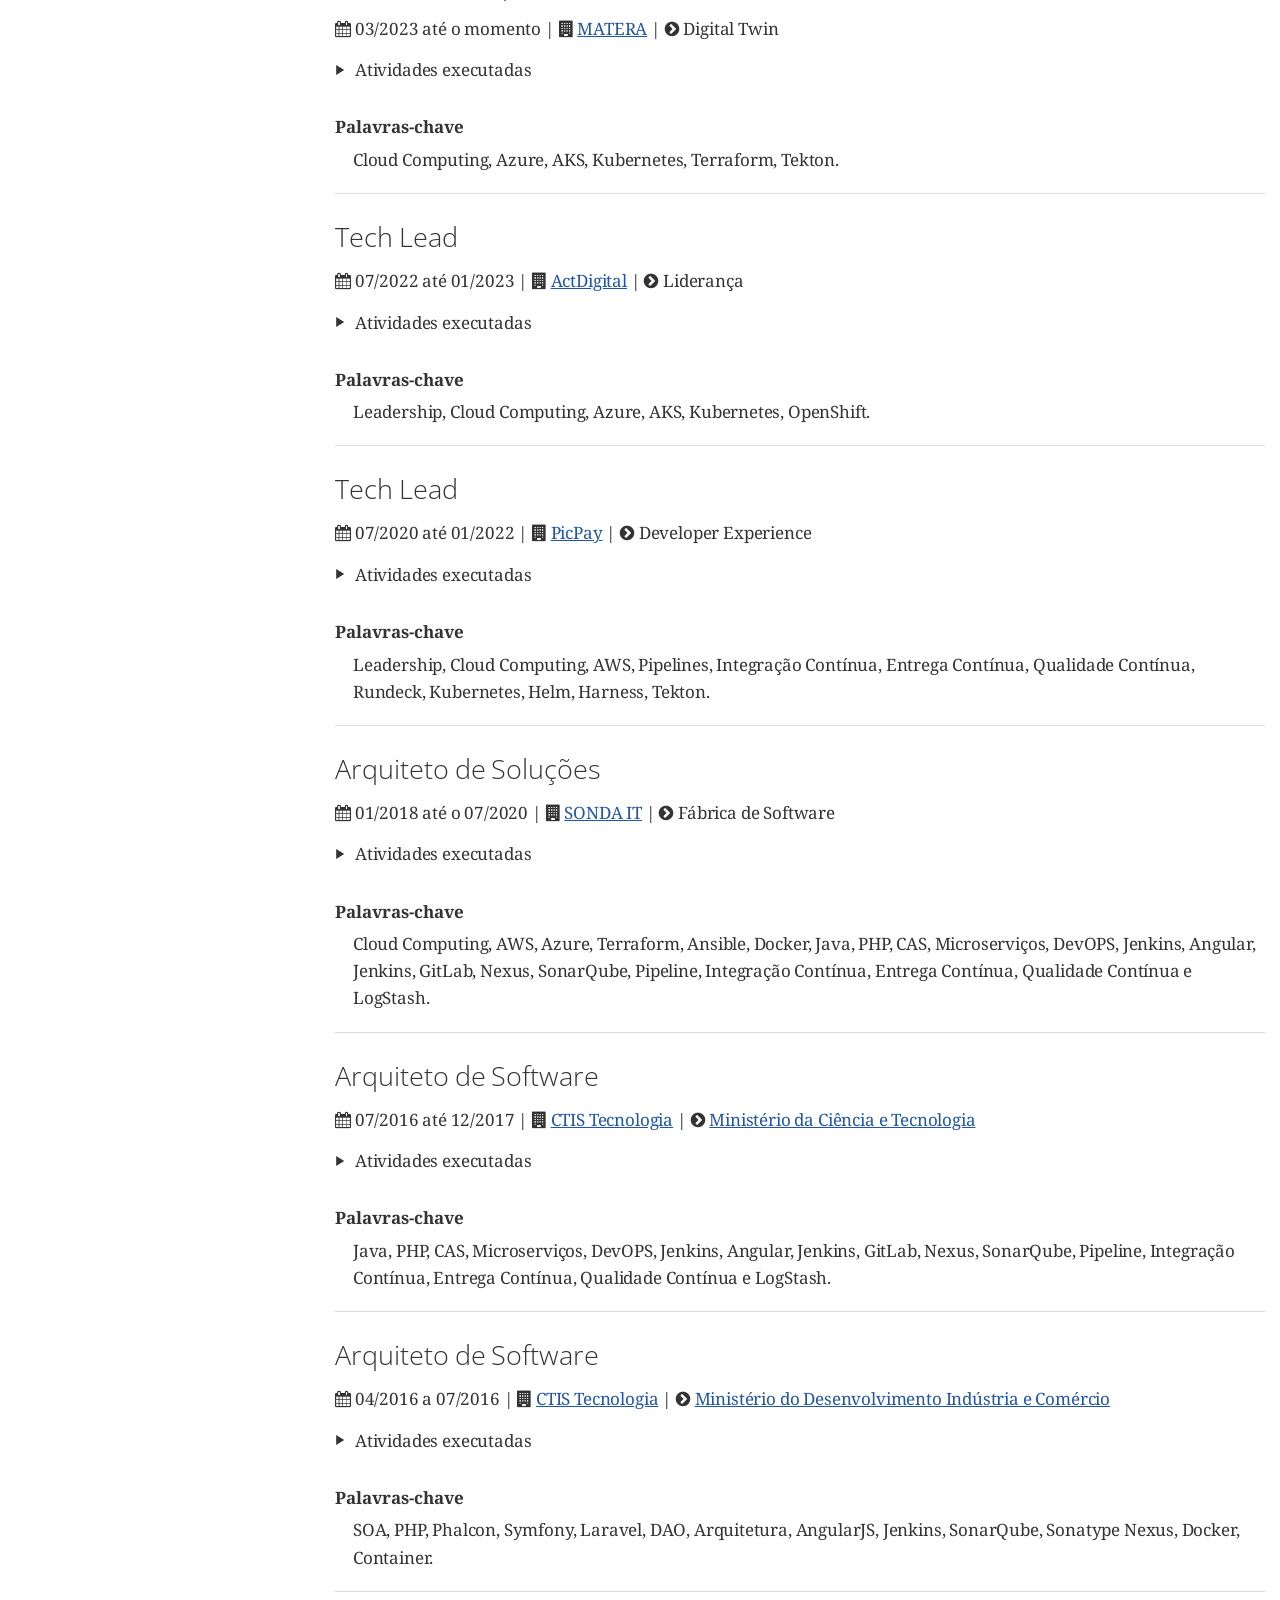
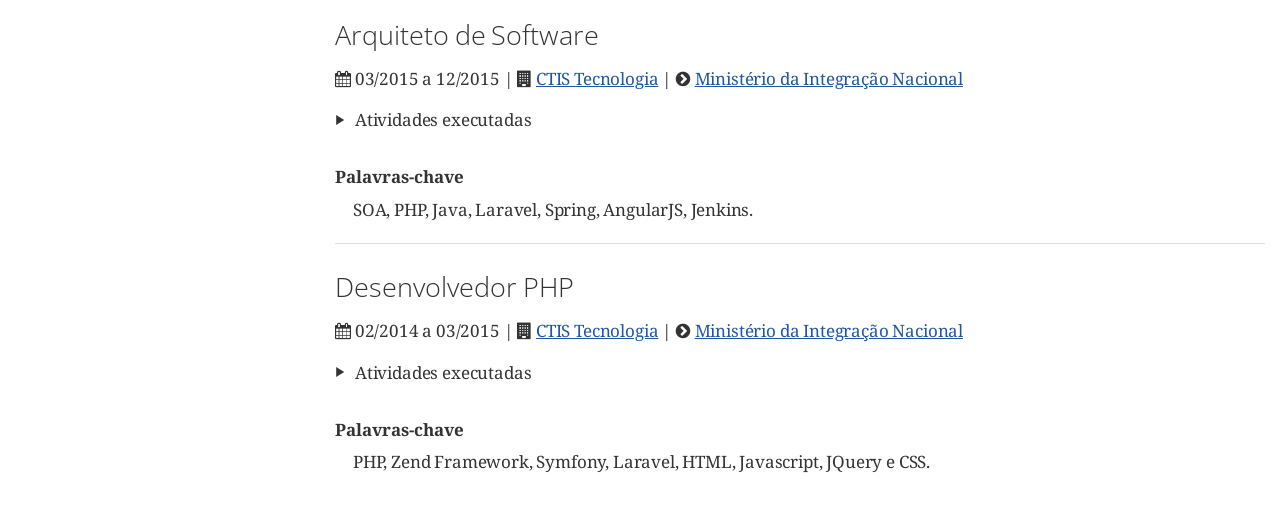
==== commit d1d408c6: "deploy: e179dceb34a0e661891d78795683042e03b8f863" ====
--- a/index.html
+++ b/index.html
@@ -644,6 +644,14 @@
 <div class="openblock">
 <div class="content">
 <div class="paragraph">
+<p><strong>Certified Kubernetes Administrator</strong><br>
+<span class="icon"><i class="fa fa-building" title="Emissor"></i></span> Cloud Native Computing Foundation <span class="icon"><i class="fa fa-calendar" title="Período"></i></span> 10/2024 - 10/2026 <span class="icon"><i class="fa fa-key" title="Licença"></i></span> <a href="https://training.linuxfoundation.org/certification/verify/" class="external" target="_blank" rel="noopener">LF-3p8x4h8k9y</a></p>
+</div>
+</div>
+</div>
+<div class="openblock">
+<div class="content">
+<div class="paragraph">
 <p><strong>Certified Kubernetes Application Developer</strong><br>
 <span class="icon"><i class="fa fa-building" title="Emissor"></i></span> Cloud Native Computing Foundation <span class="icon"><i class="fa fa-calendar" title="Período"></i></span> 09/2024 - 09/2026 <span class="icon"><i class="fa fa-key" title="Licença"></i></span> <a href="https://training.linuxfoundation.org/certification/verify/" class="external" target="_blank" rel="noopener">LF-5offxxtx08</a></p>
 </div>
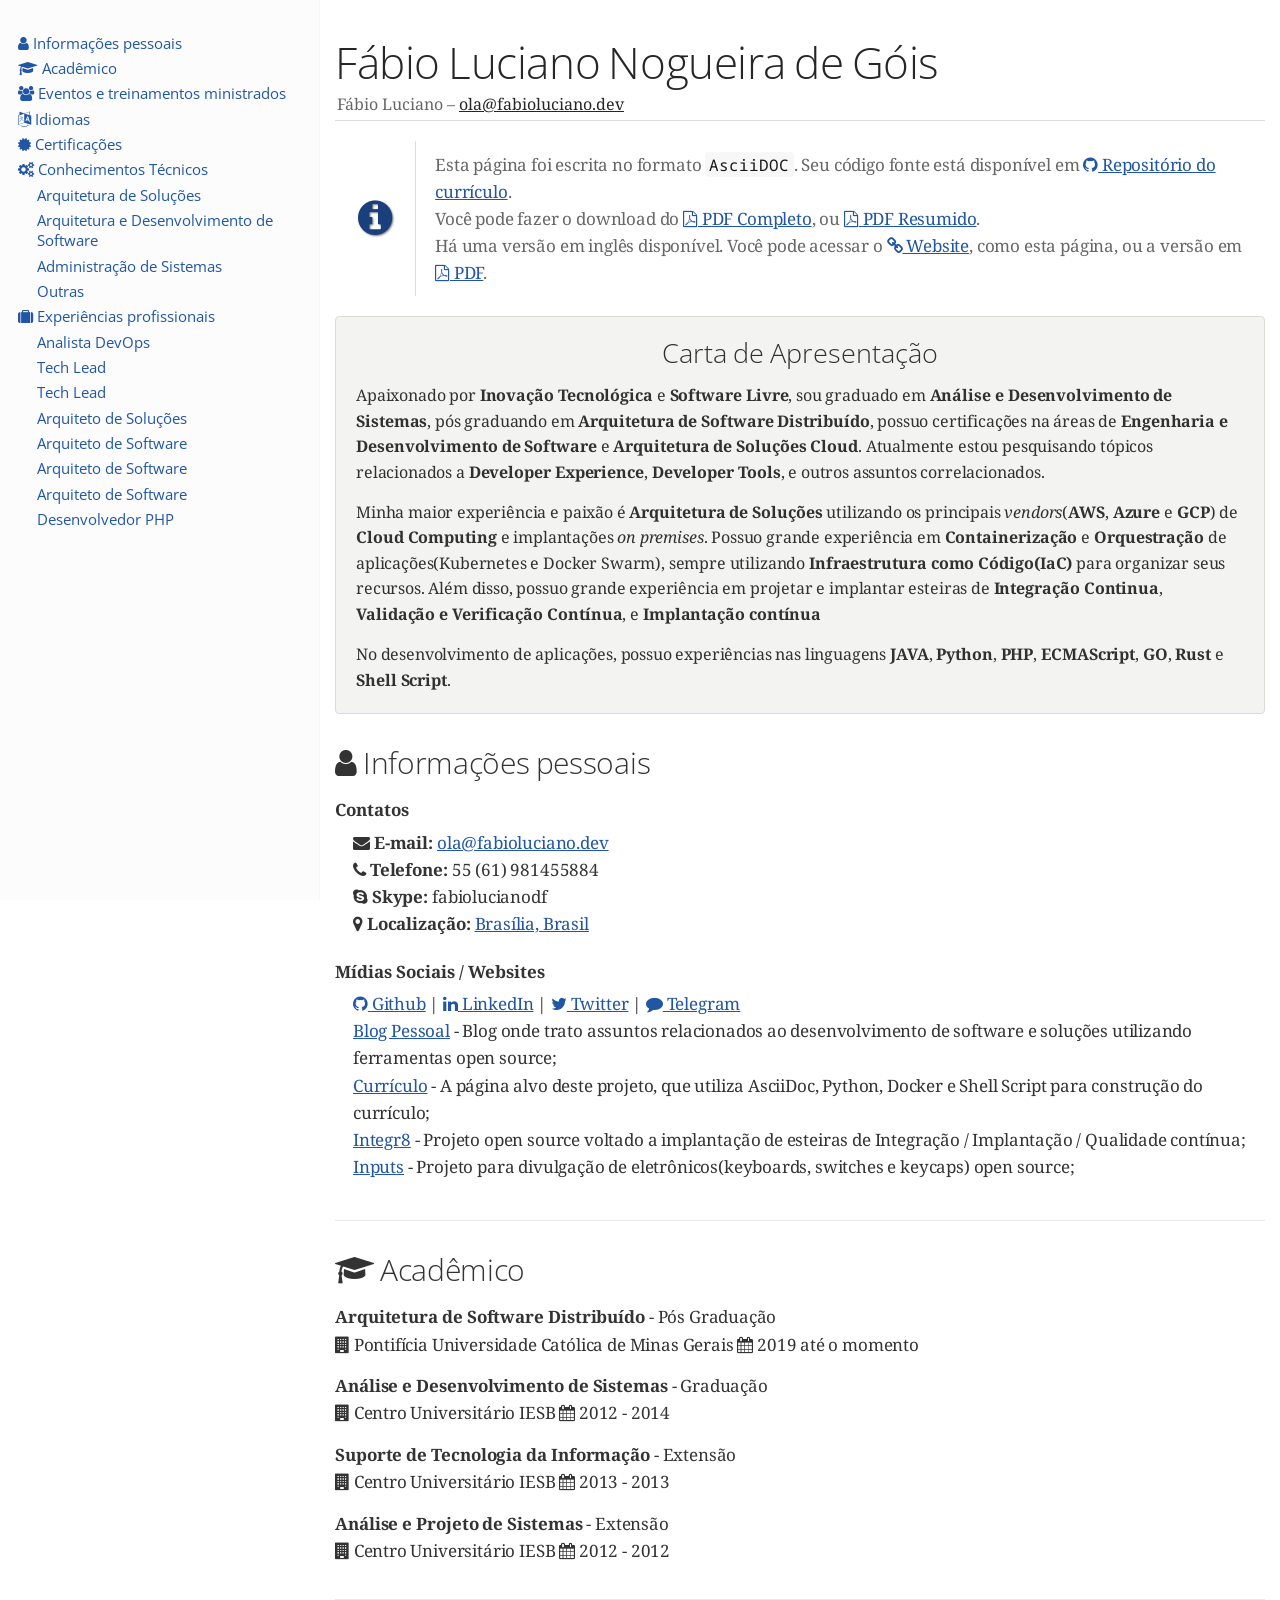
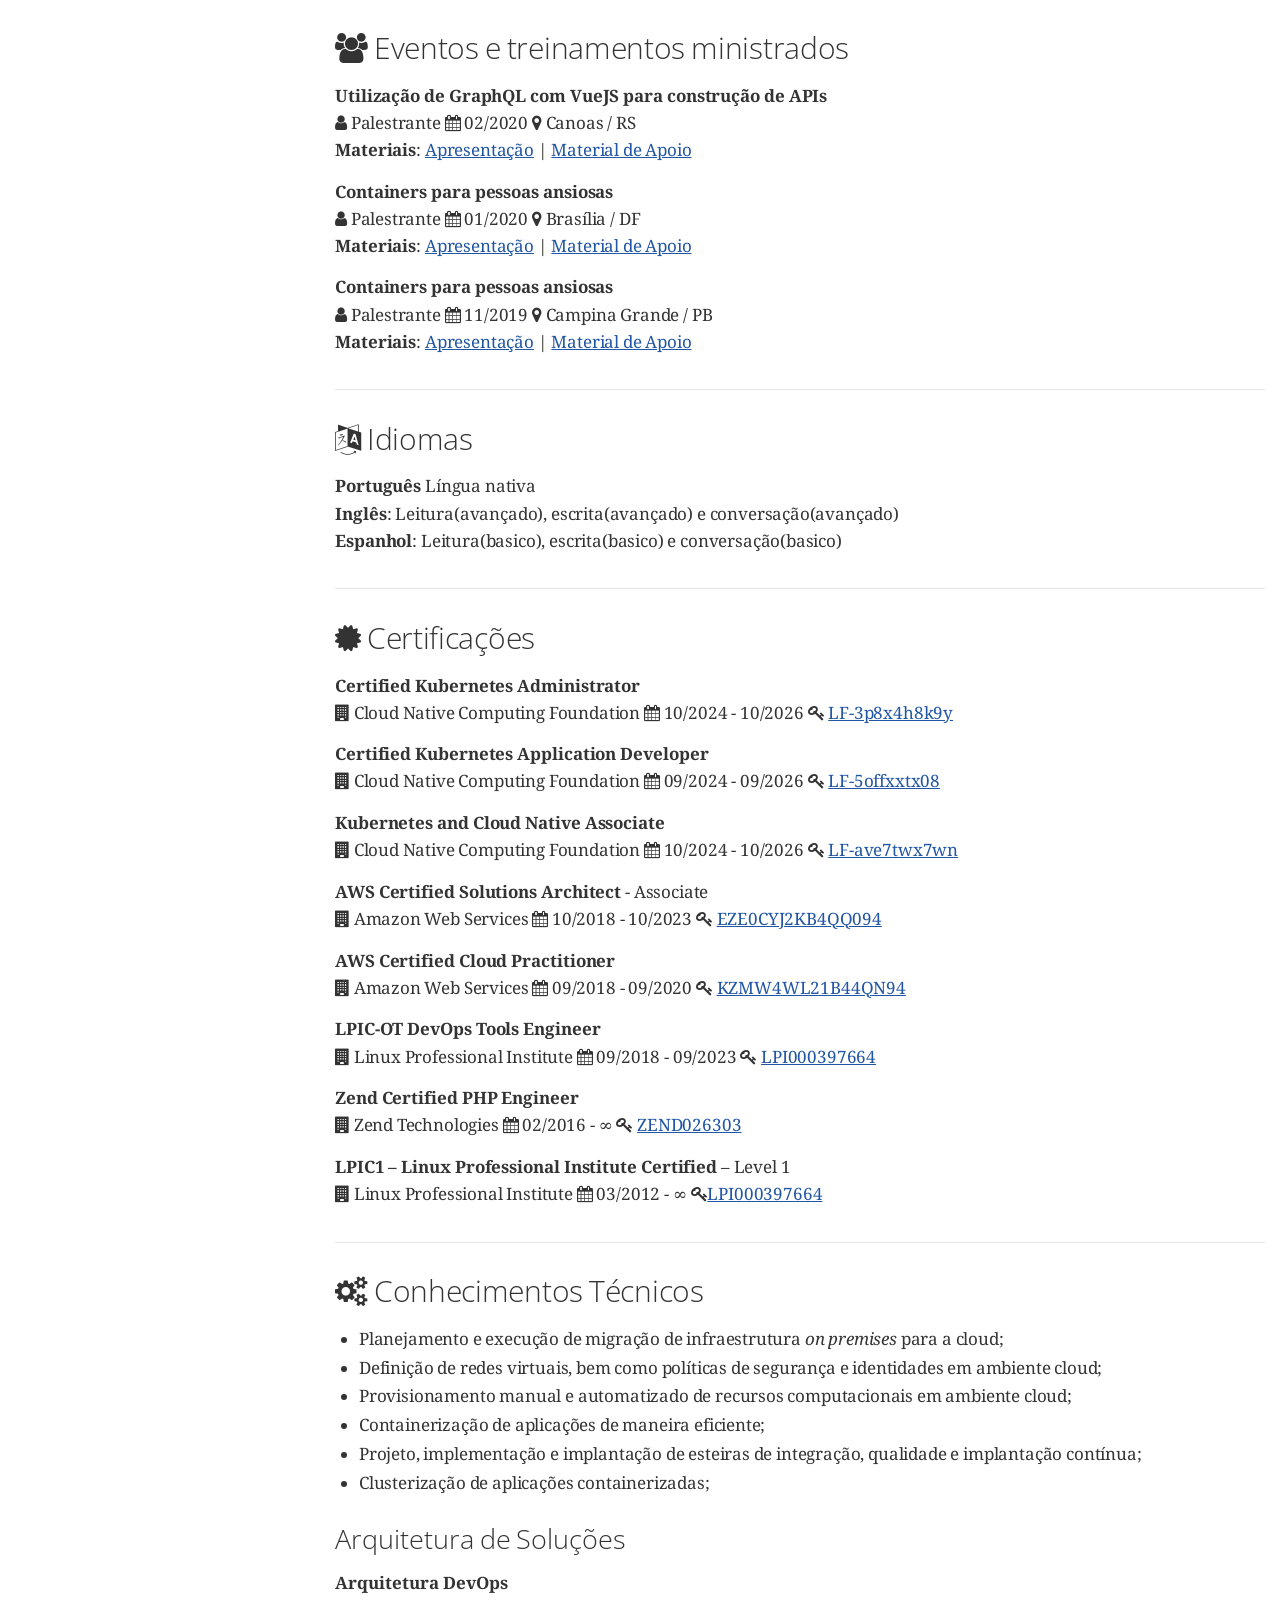
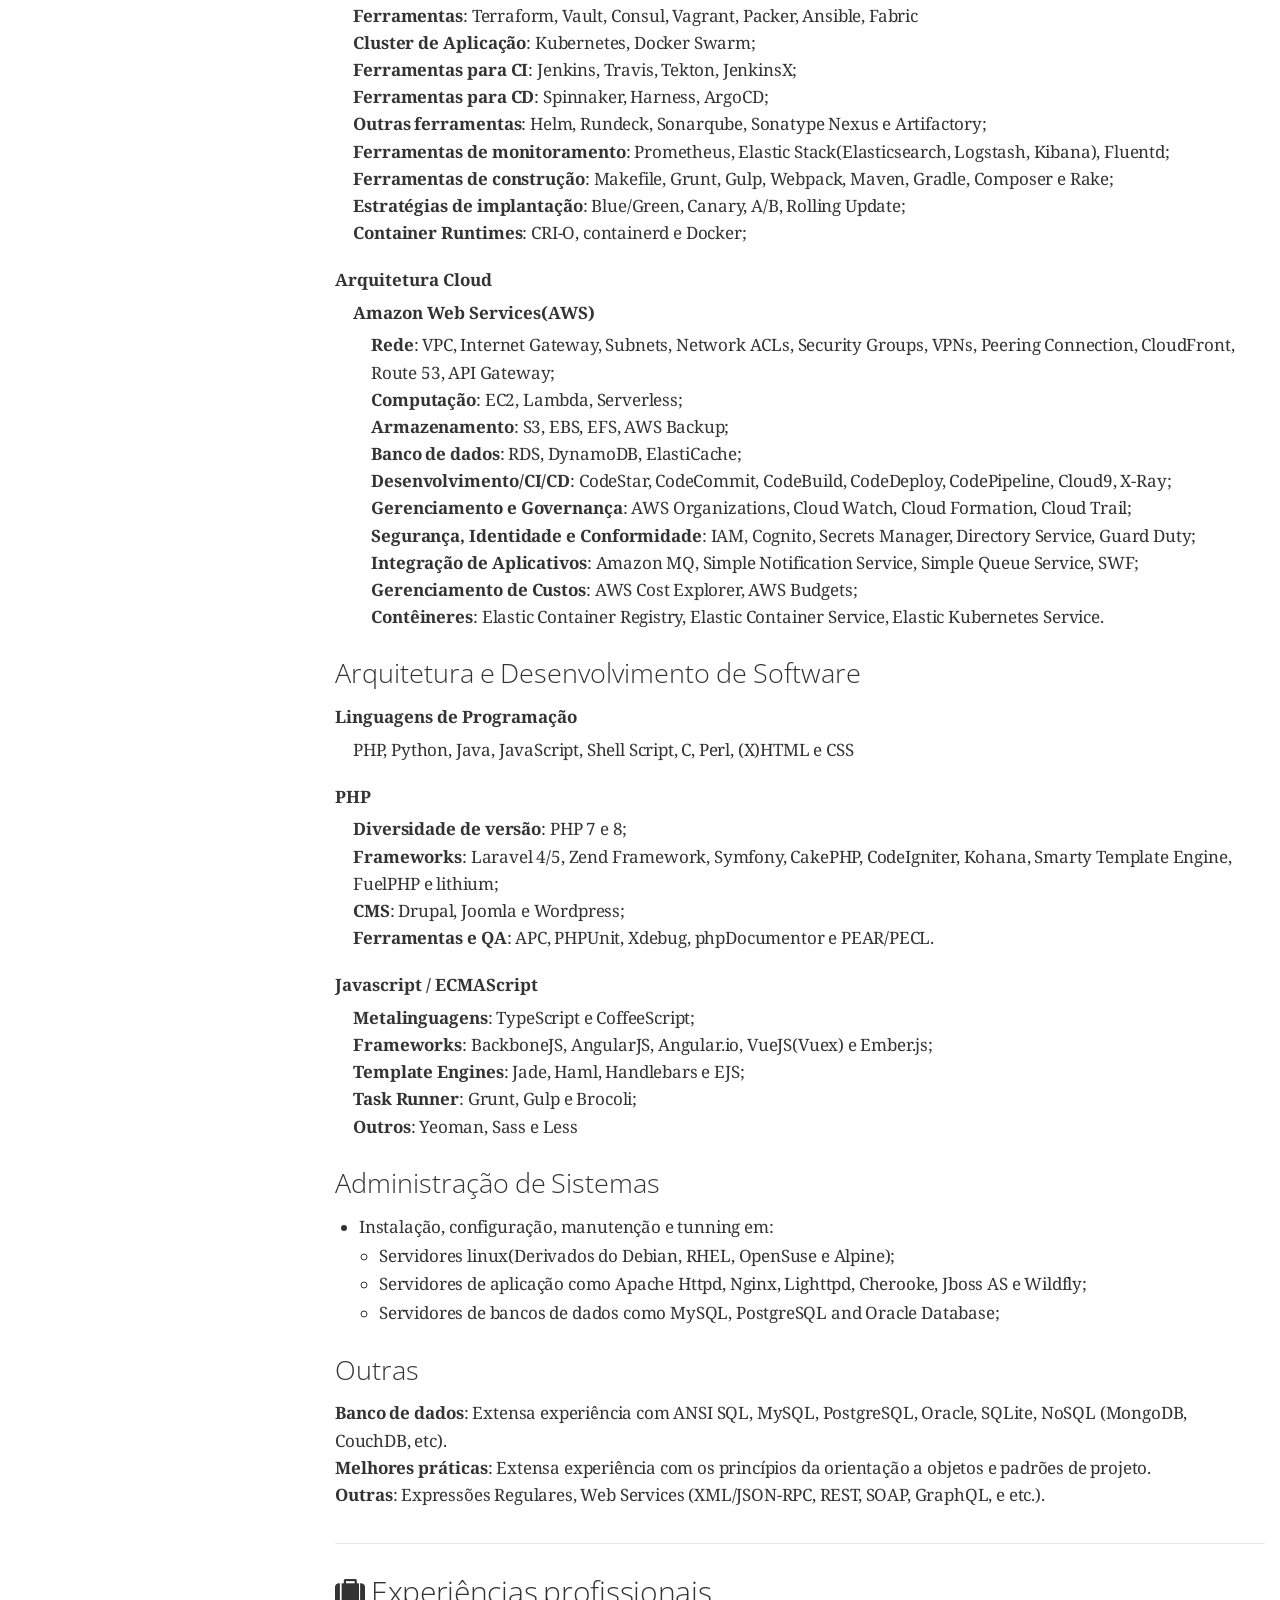
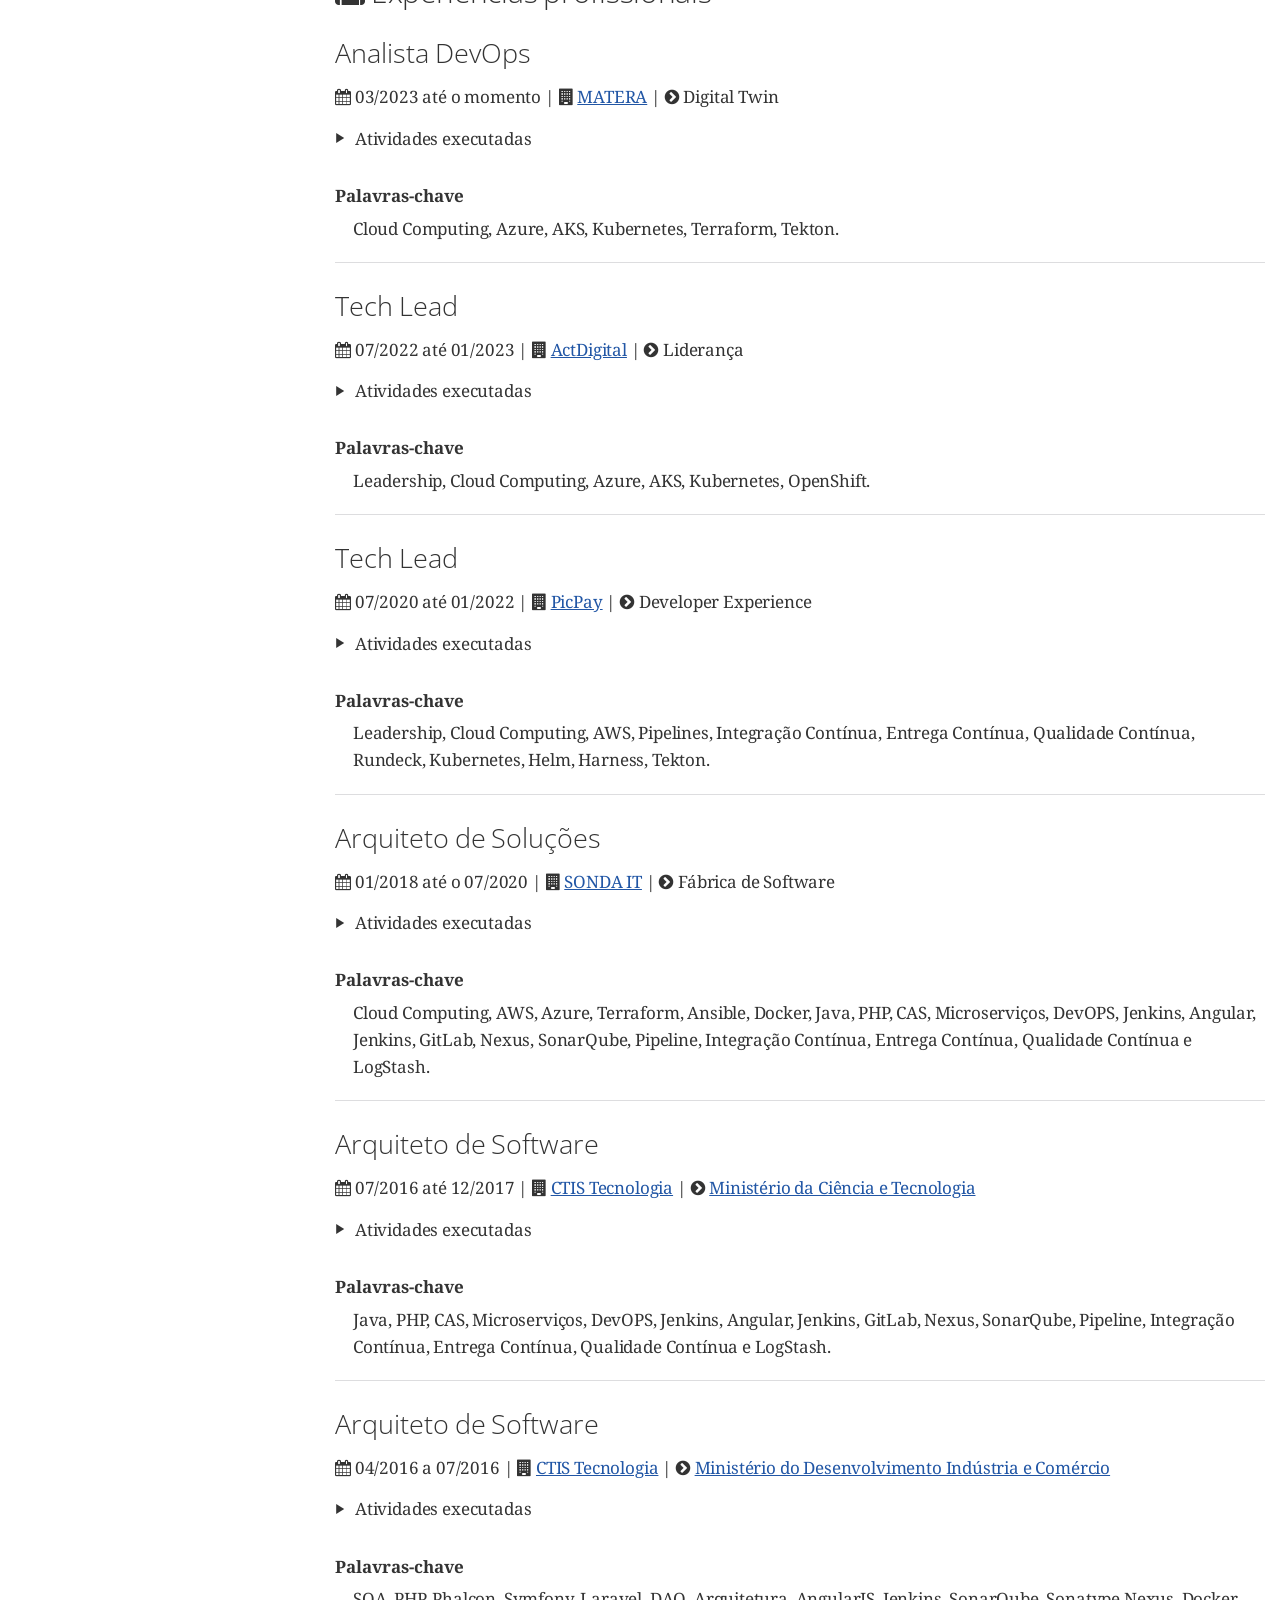
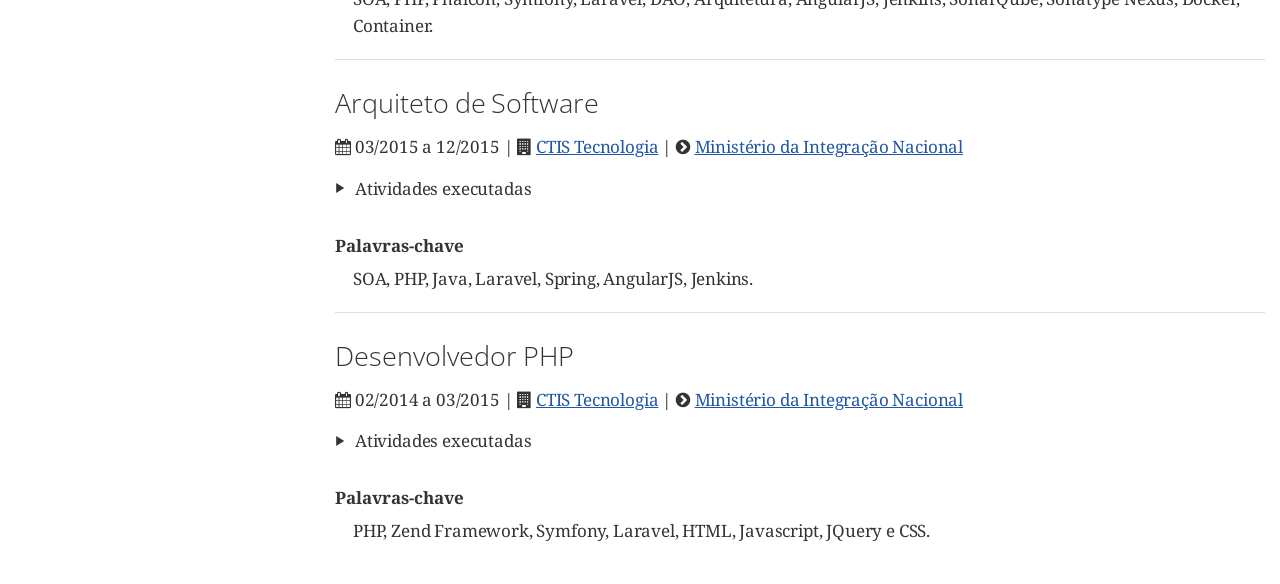
==== commit a5c394b1: "deploy: deeeb808473e1a6f6a367a7df3c0ce2d9d0f24ab" ====
--- a/index.html
+++ b/index.html
@@ -660,6 +660,14 @@
 <div class="openblock">
 <div class="content">
 <div class="paragraph">
+<p><strong>Kubernetes and Cloud Native Associate</strong><br>
+<span class="icon"><i class="fa fa-building" title="Emissor"></i></span> Cloud Native Computing Foundation <span class="icon"><i class="fa fa-calendar" title="Período"></i></span> 10/2024 - 10/2026 <span class="icon"><i class="fa fa-key" title="Licença"></i></span> <a href="https://training.linuxfoundation.org/certification/verify/" class="external" target="_blank" rel="noopener">LF-ave7twx7wn</a></p>
+</div>
+</div>
+</div>
+<div class="openblock">
+<div class="content">
+<div class="paragraph">
 <p><strong>AWS Certified Solutions Architect</strong> - Associate<br>
 <span class="icon"><i class="fa fa-building" title="Emissor"></i></span> Amazon Web Services <span class="icon"><i class="fa fa-calendar" title="Período"></i></span> 10/2018 - 10/2023 <span class="icon"><i class="fa fa-key" title="Licença"></i></span> <a href="https://aw.certmetrics.com/amazon/public/verification.aspx" class="external" target="_blank" rel="noopener">EZE0CYJ2KB4QQ094</a></p>
 </div>
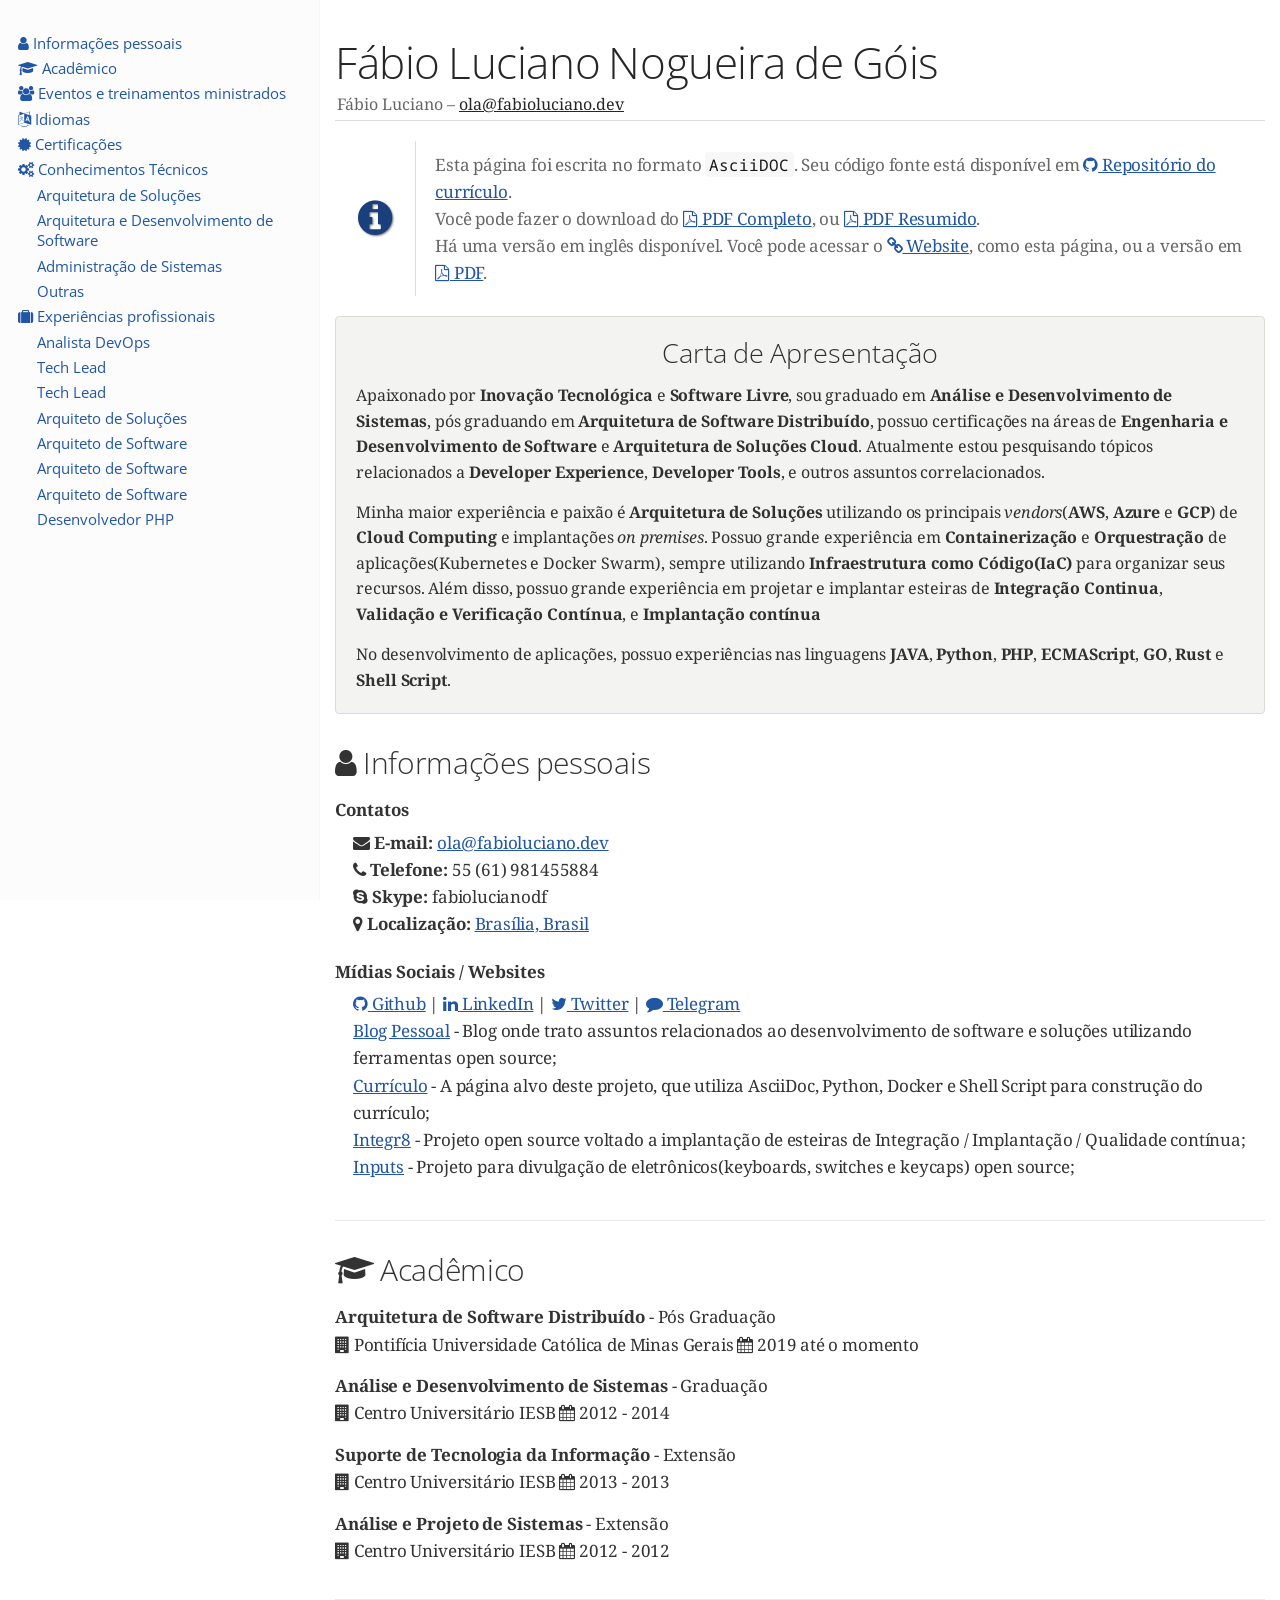
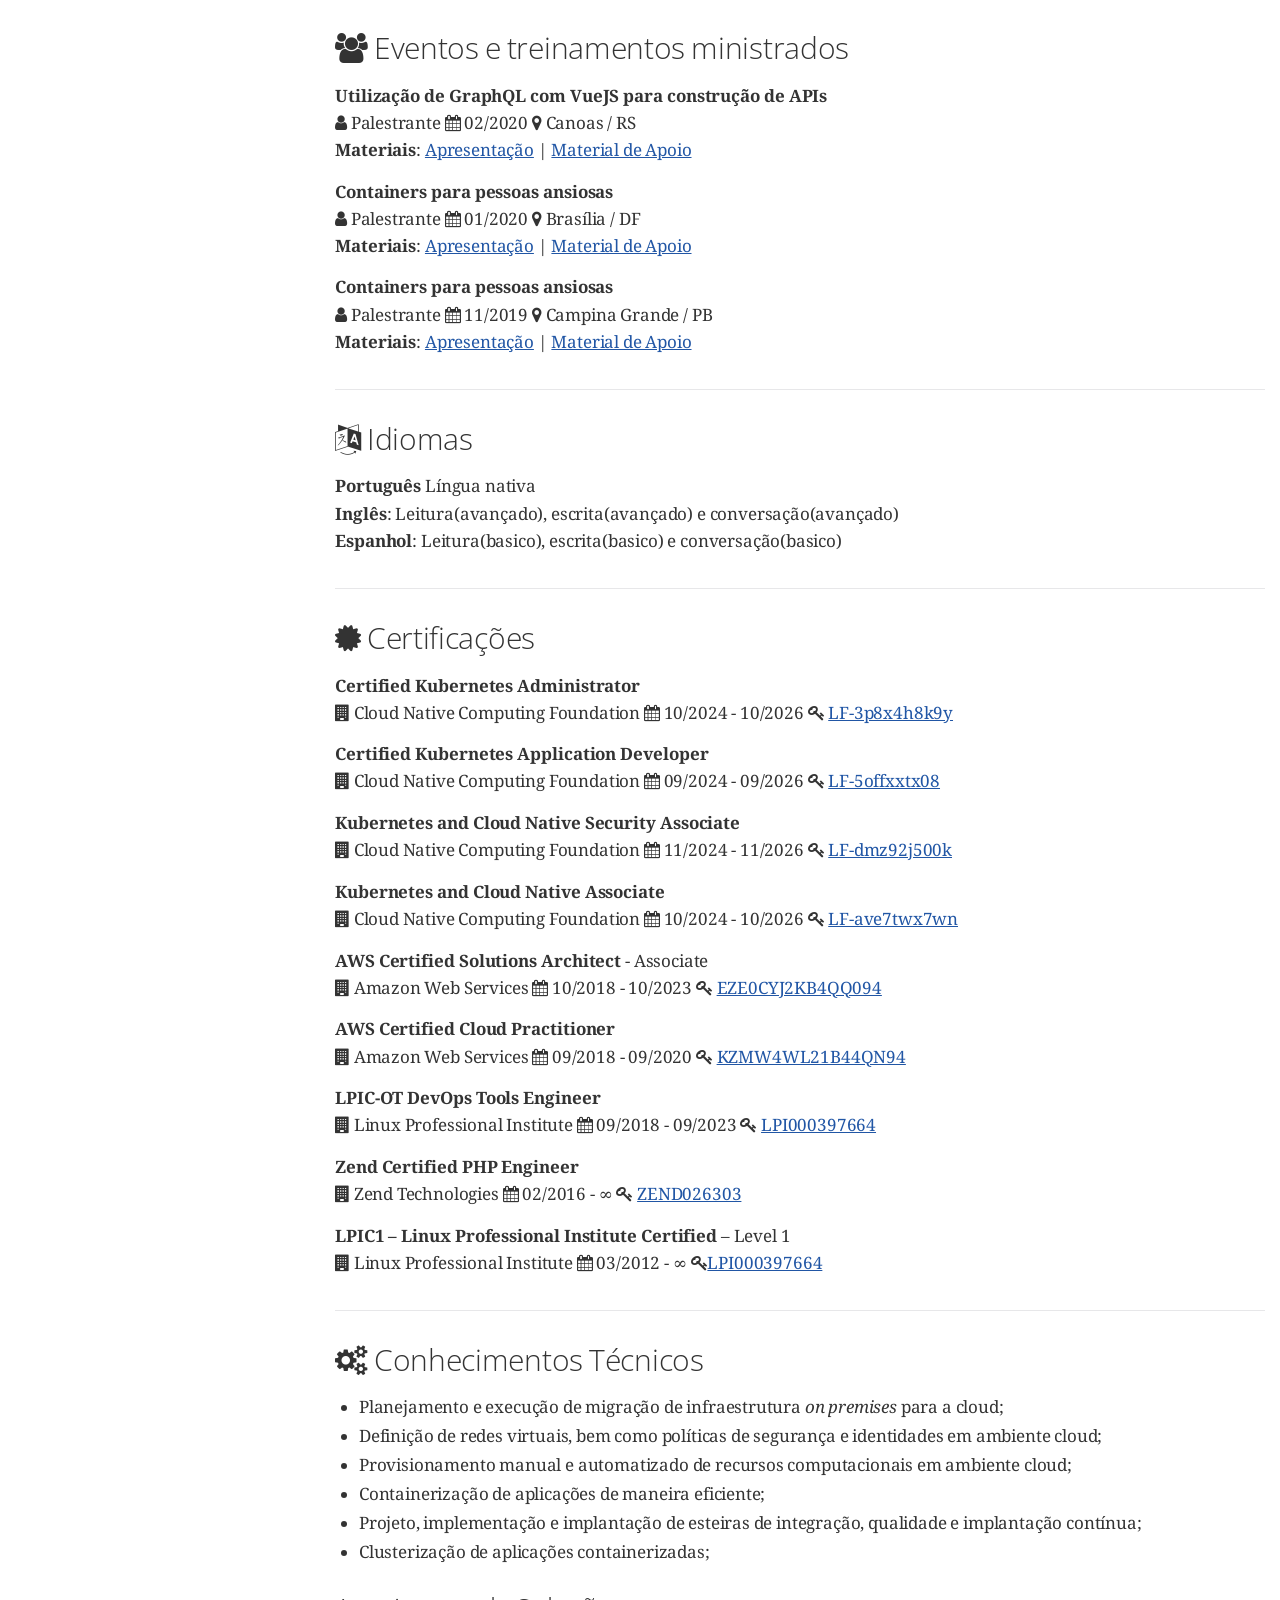
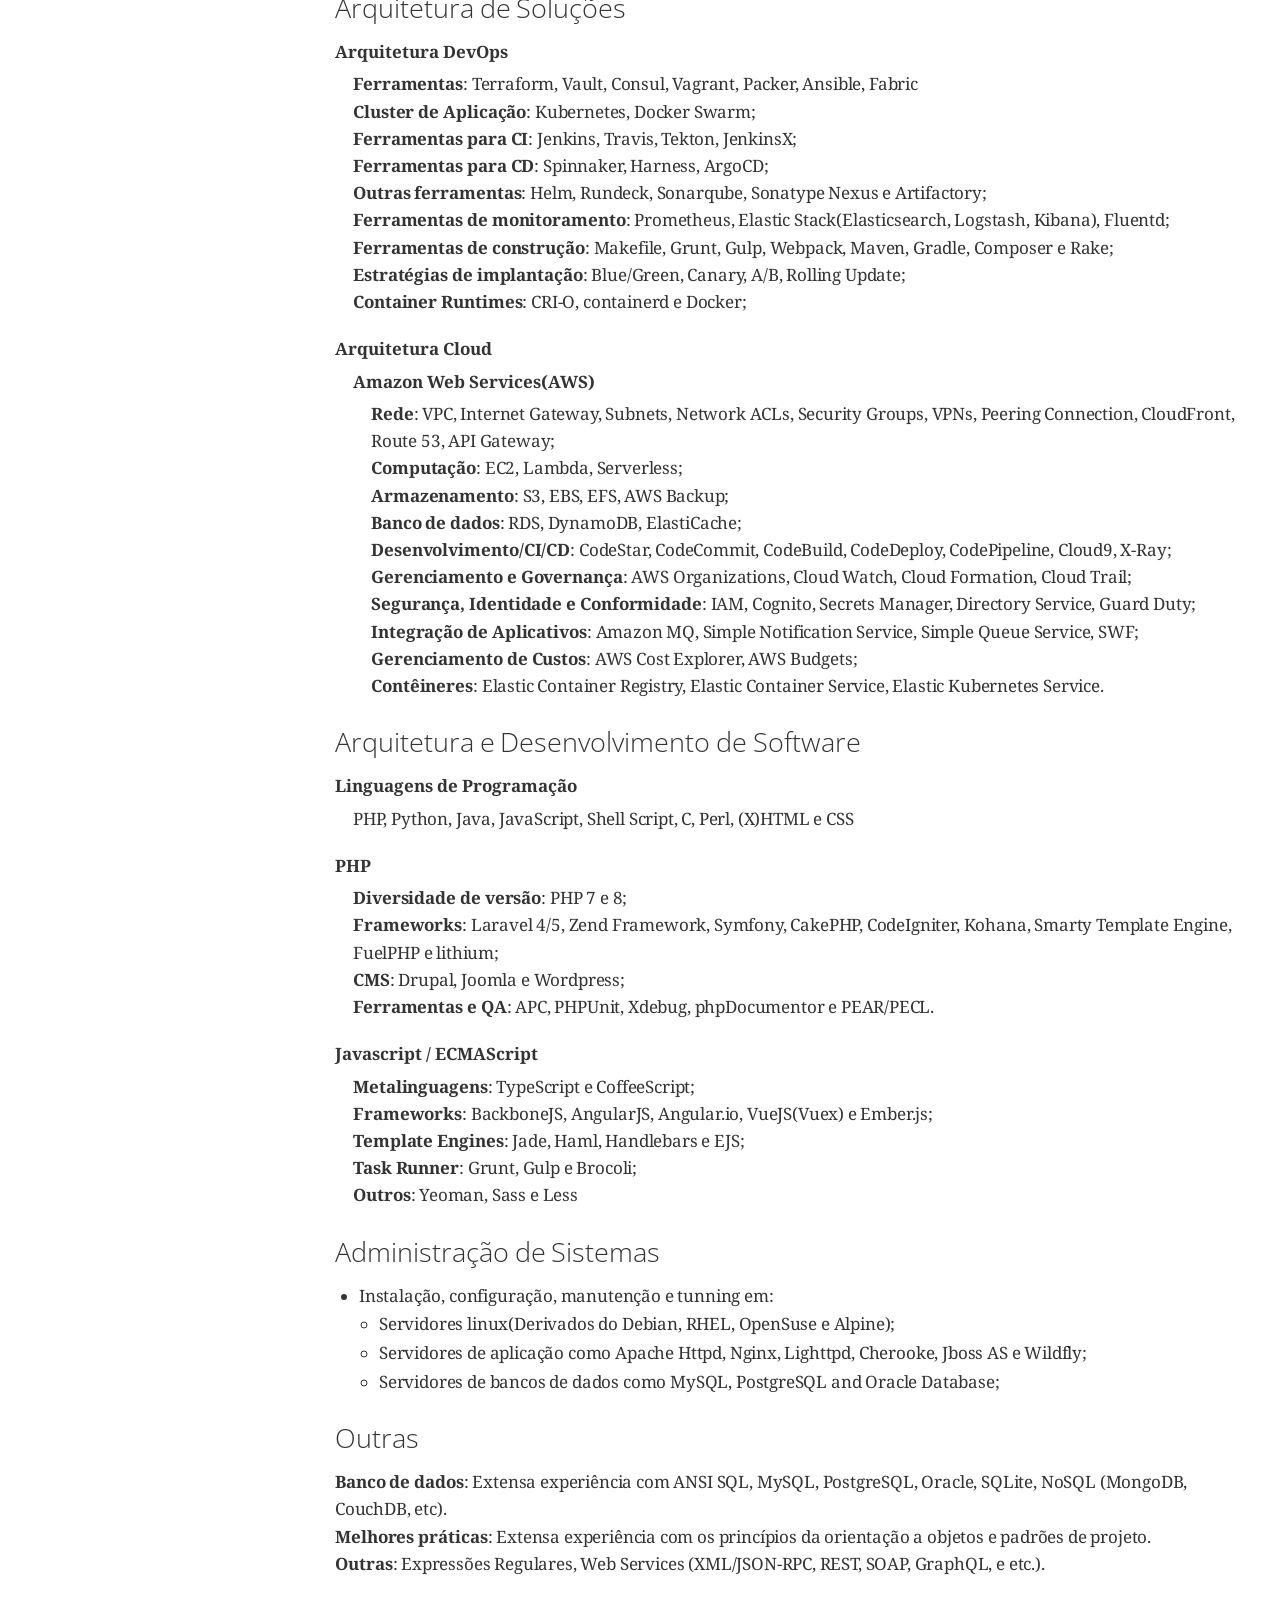
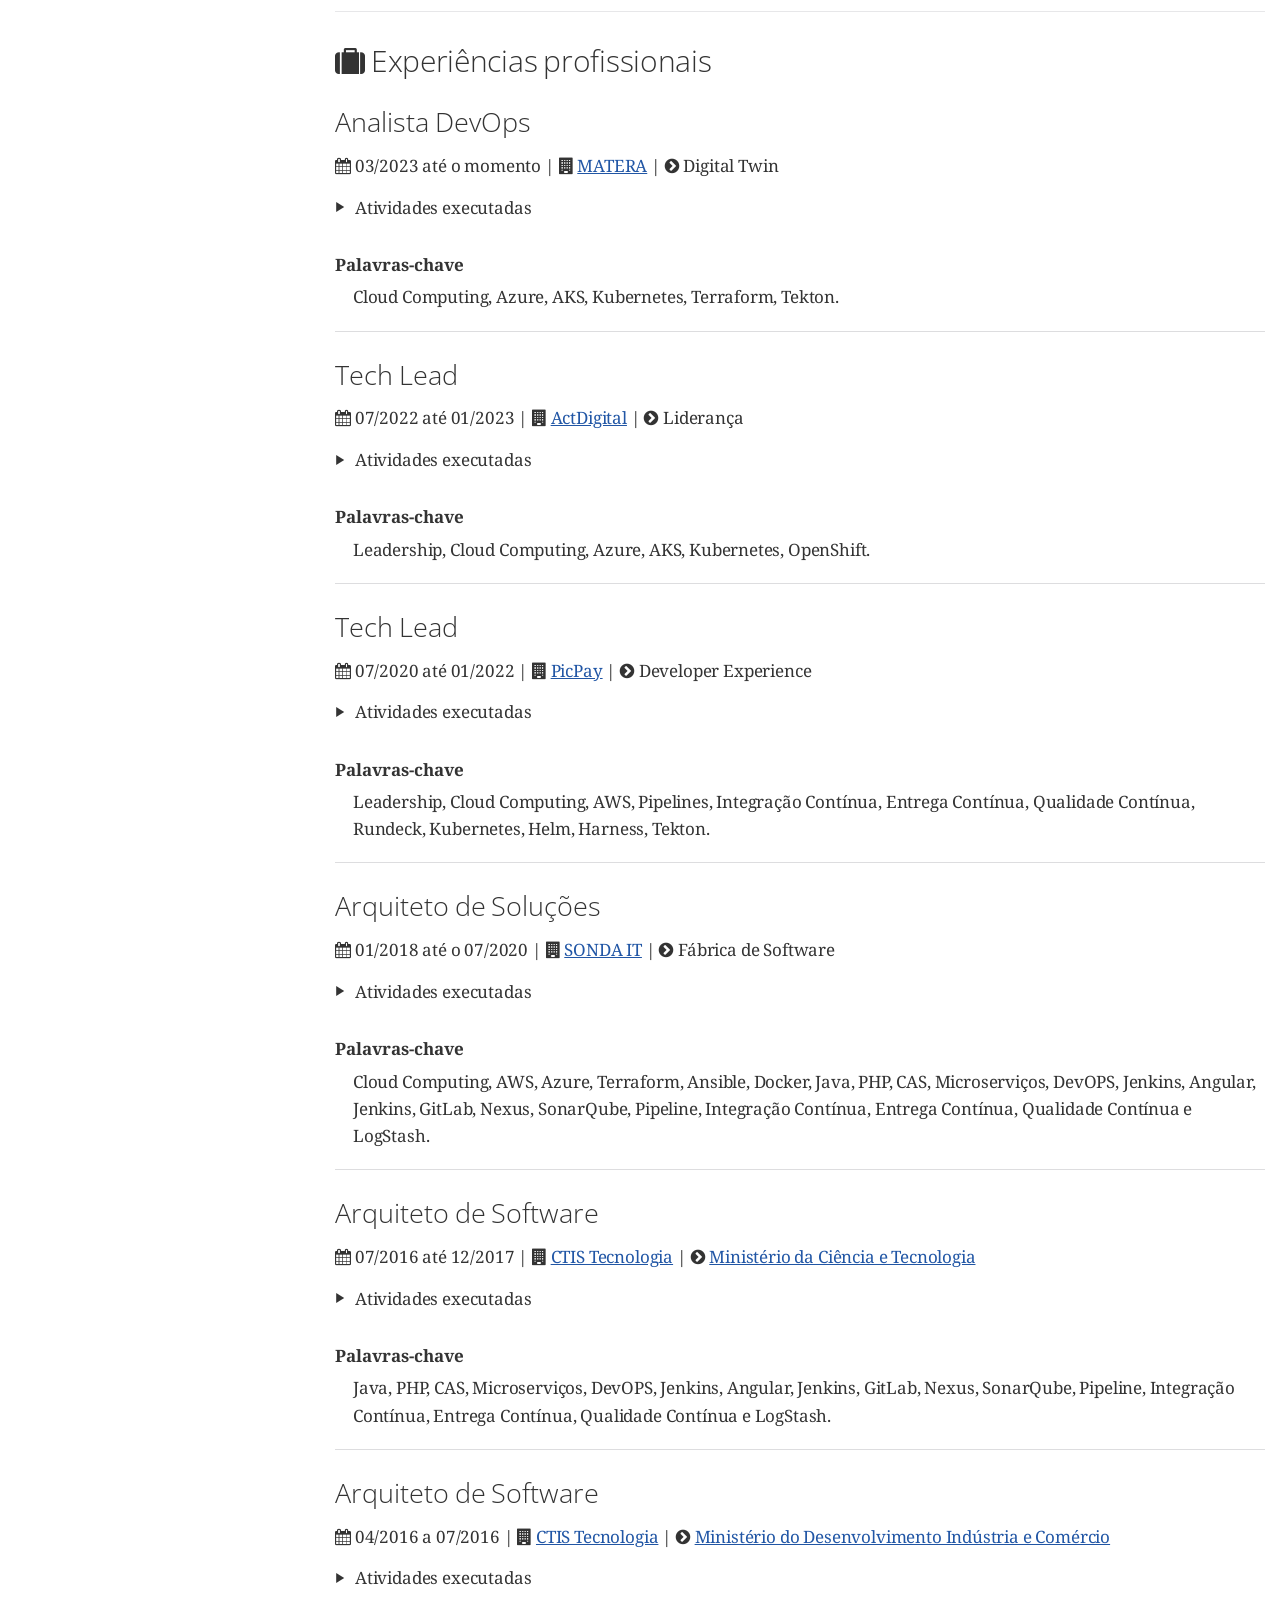
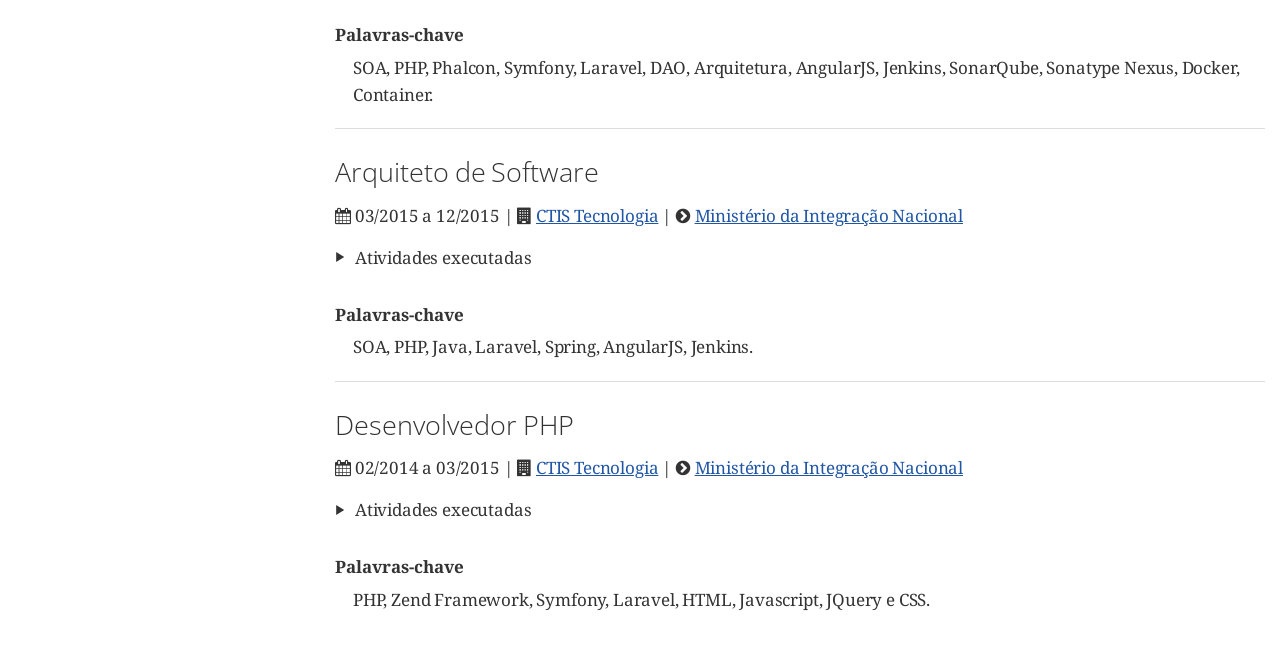
==== commit f4e033cb: "deploy: bbd4b15c37c715bb3374a26d11273f54815aed3c" ====
--- a/index.html
+++ b/index.html
@@ -660,6 +660,14 @@
 <div class="openblock">
 <div class="content">
 <div class="paragraph">
+<p><strong>Kubernetes and Cloud Native Security Associate</strong><br>
+<span class="icon"><i class="fa fa-building" title="Emissor"></i></span> Cloud Native Computing Foundation <span class="icon"><i class="fa fa-calendar" title="Período"></i></span> 11/2024 - 11/2026 <span class="icon"><i class="fa fa-key" title="Licença"></i></span> <a href="https://training.linuxfoundation.org/certification/verify/" class="external" target="_blank" rel="noopener">LF-dmz92j500k</a></p>
+</div>
+</div>
+</div>
+<div class="openblock">
+<div class="content">
+<div class="paragraph">
 <p><strong>Kubernetes and Cloud Native Associate</strong><br>
 <span class="icon"><i class="fa fa-building" title="Emissor"></i></span> Cloud Native Computing Foundation <span class="icon"><i class="fa fa-calendar" title="Período"></i></span> 10/2024 - 10/2026 <span class="icon"><i class="fa fa-key" title="Licença"></i></span> <a href="https://training.linuxfoundation.org/certification/verify/" class="external" target="_blank" rel="noopener">LF-ave7twx7wn</a></p>
 </div>
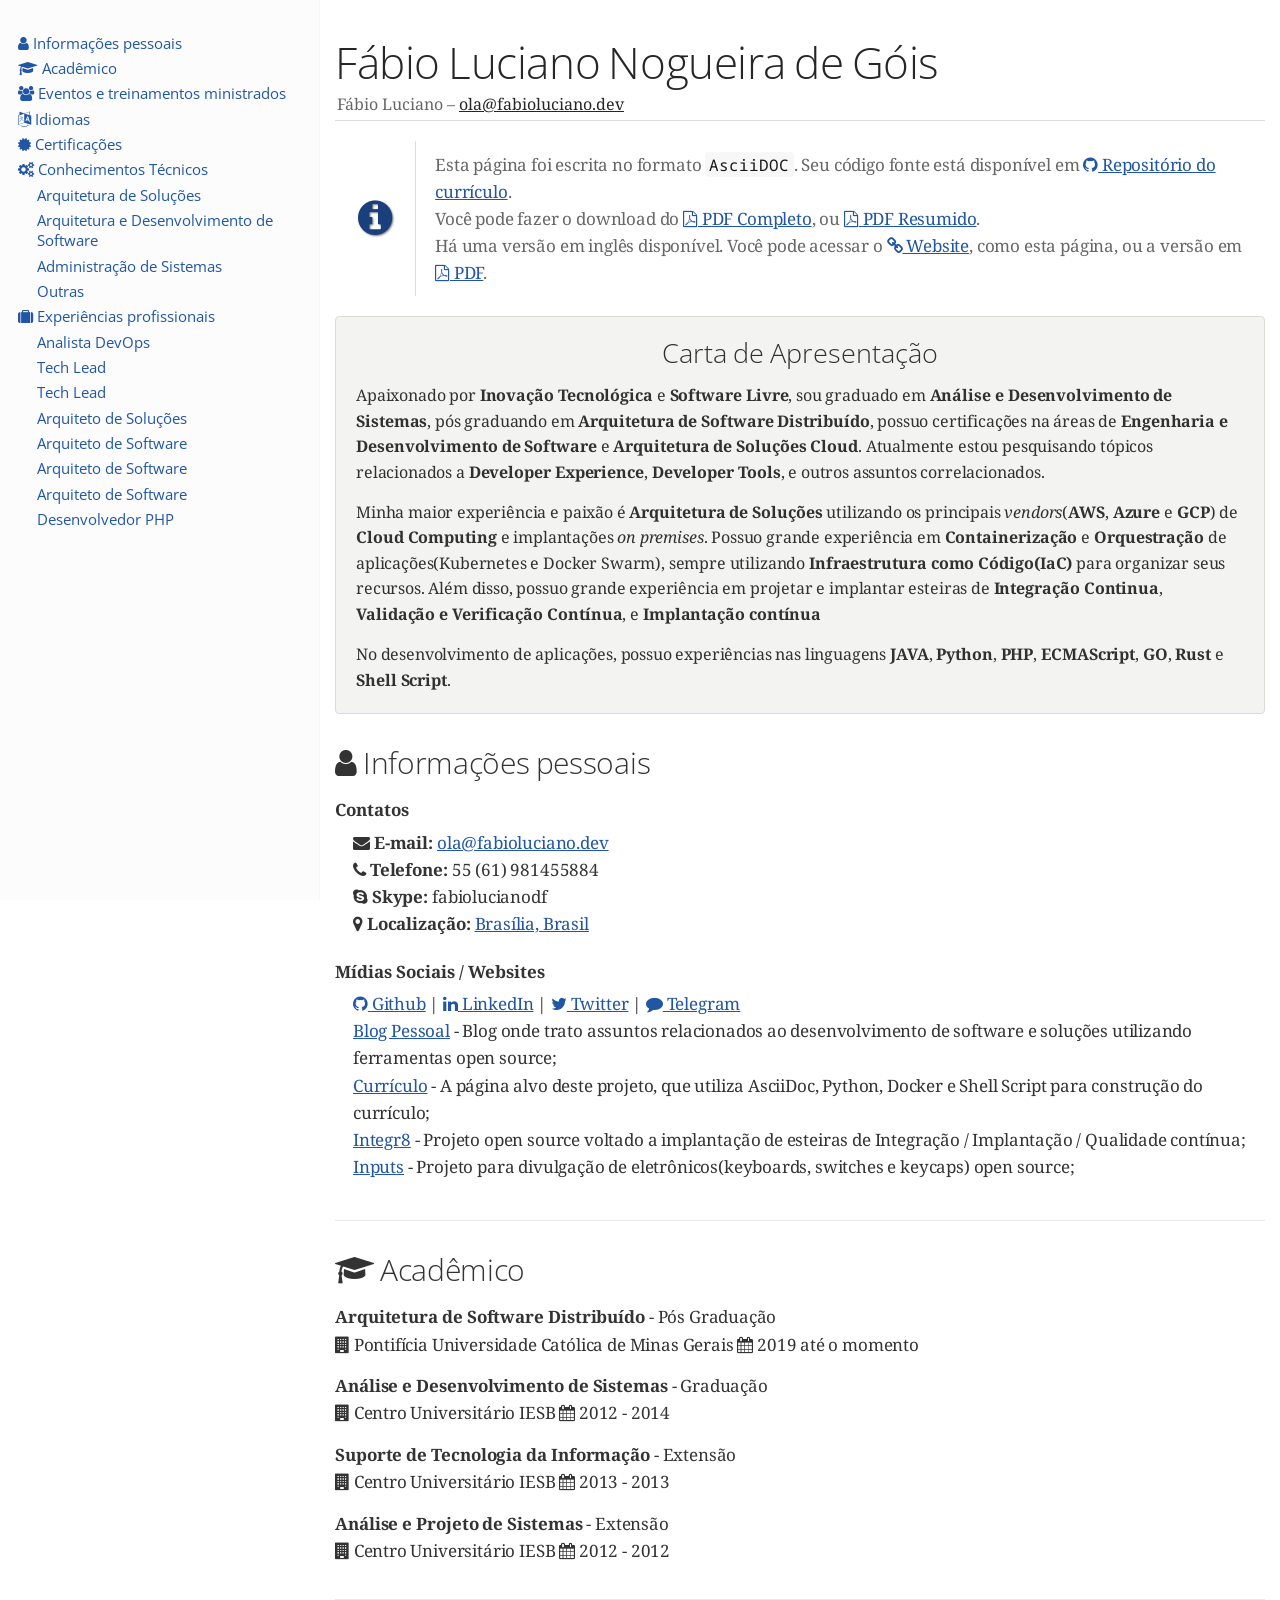
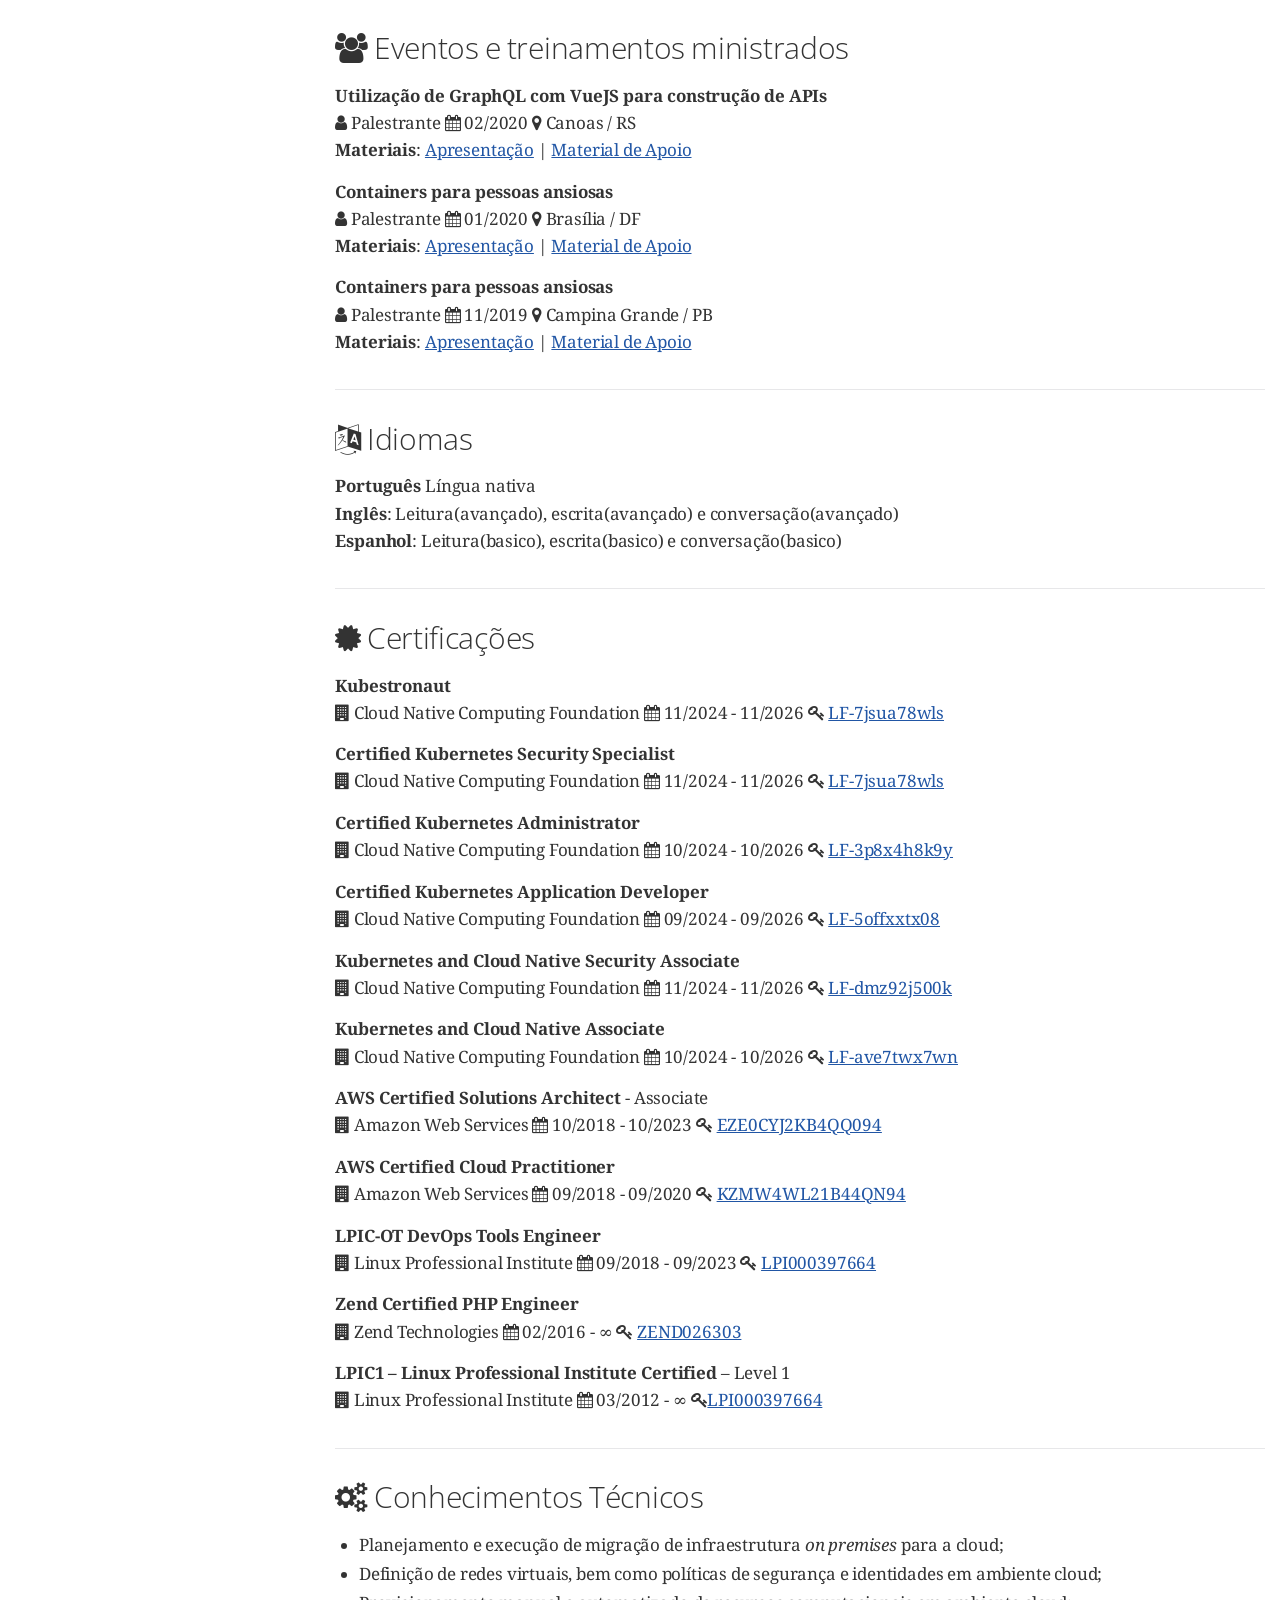
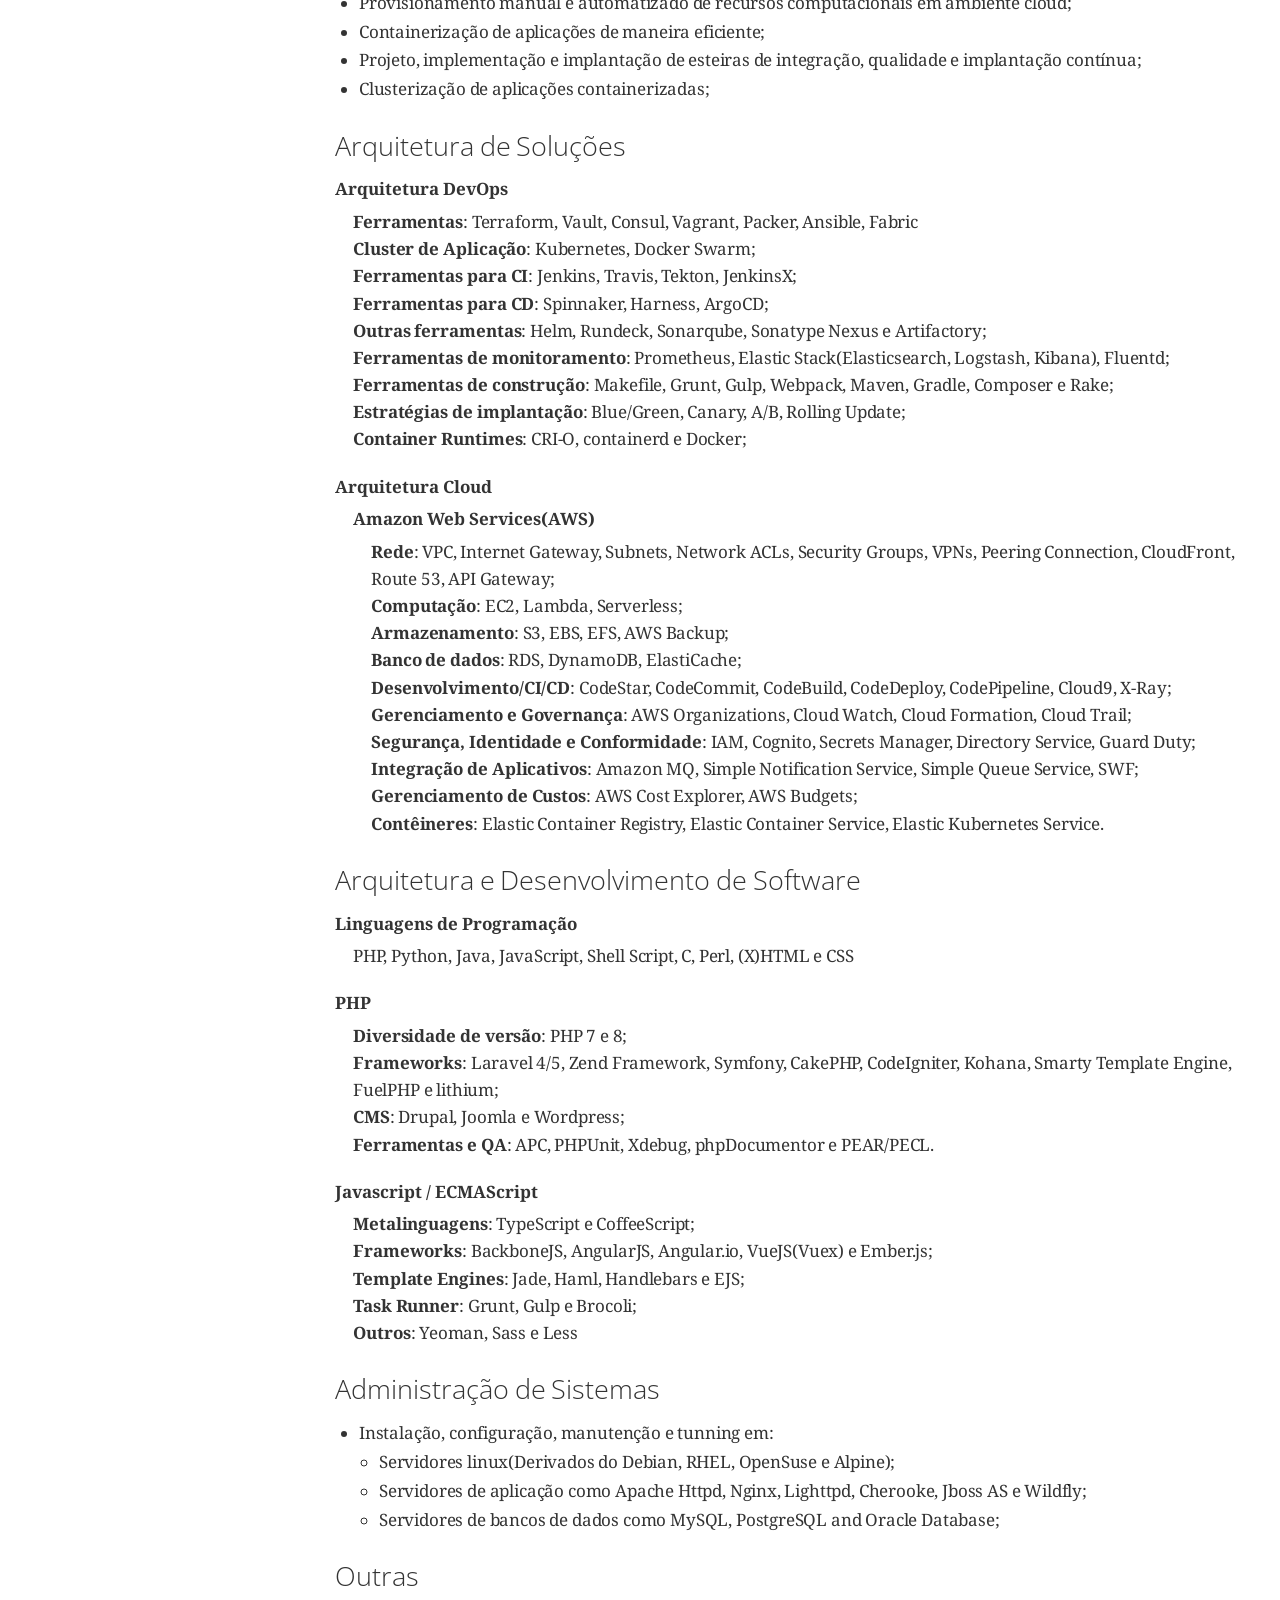
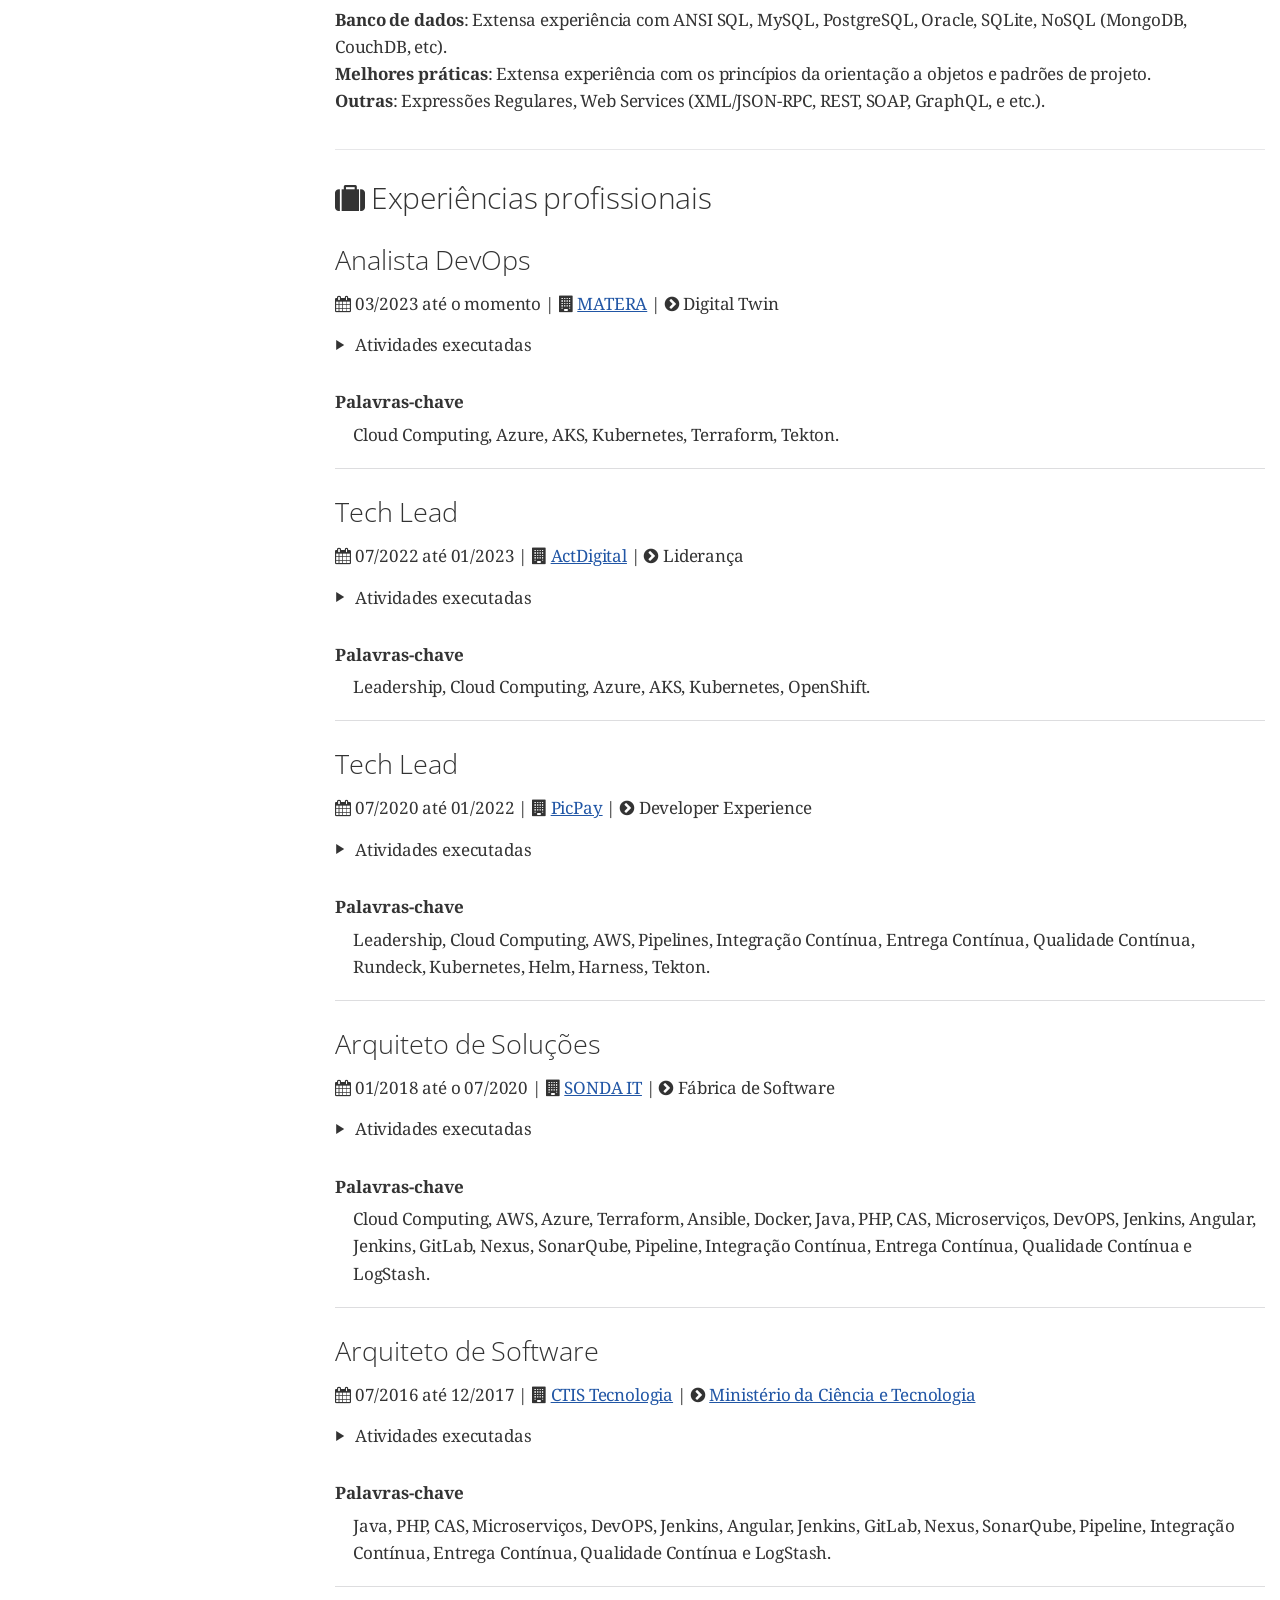
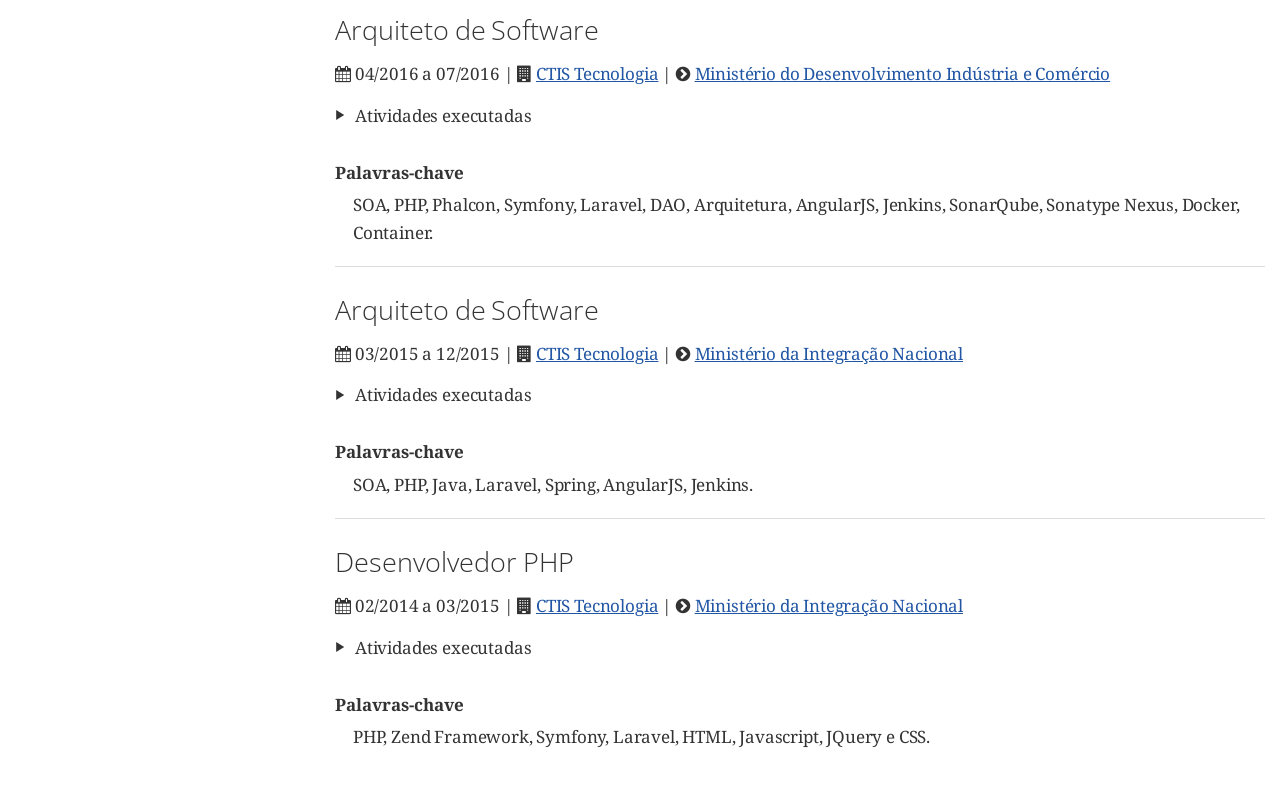
==== commit 2fab59e4: "deploy: 1515ed9dea3c4c889f1f129c43c0867560fd2890" ====
--- a/index.html
+++ b/index.html
@@ -644,6 +644,22 @@
 <div class="openblock">
 <div class="content">
 <div class="paragraph">
+<p><strong>Kubestronaut</strong><br>
+<span class="icon"><i class="fa fa-building" title="Emissor"></i></span> Cloud Native Computing Foundation <span class="icon"><i class="fa fa-calendar" title="Período"></i></span> 11/2024 - 11/2026 <span class="icon"><i class="fa fa-key" title="Licença"></i></span> <a href="https://www.credly.com/badges/c2c49eb5-1ad9-4221-9244-b74b41902ac0/public_url" class="external" target="_blank" rel="noopener">LF-7jsua78wls</a></p>
+</div>
+</div>
+</div>
+<div class="openblock">
+<div class="content">
+<div class="paragraph">
+<p><strong>Certified Kubernetes Security Specialist</strong><br>
+<span class="icon"><i class="fa fa-building" title="Emissor"></i></span> Cloud Native Computing Foundation <span class="icon"><i class="fa fa-calendar" title="Período"></i></span> 11/2024 - 11/2026 <span class="icon"><i class="fa fa-key" title="Licença"></i></span> <a href="https://training.linuxfoundation.org/certification/verify/" class="external" target="_blank" rel="noopener">LF-7jsua78wls</a></p>
+</div>
+</div>
+</div>
+<div class="openblock">
+<div class="content">
+<div class="paragraph">
 <p><strong>Certified Kubernetes Administrator</strong><br>
 <span class="icon"><i class="fa fa-building" title="Emissor"></i></span> Cloud Native Computing Foundation <span class="icon"><i class="fa fa-calendar" title="Período"></i></span> 10/2024 - 10/2026 <span class="icon"><i class="fa fa-key" title="Licença"></i></span> <a href="https://training.linuxfoundation.org/certification/verify/" class="external" target="_blank" rel="noopener">LF-3p8x4h8k9y</a></p>
 </div>
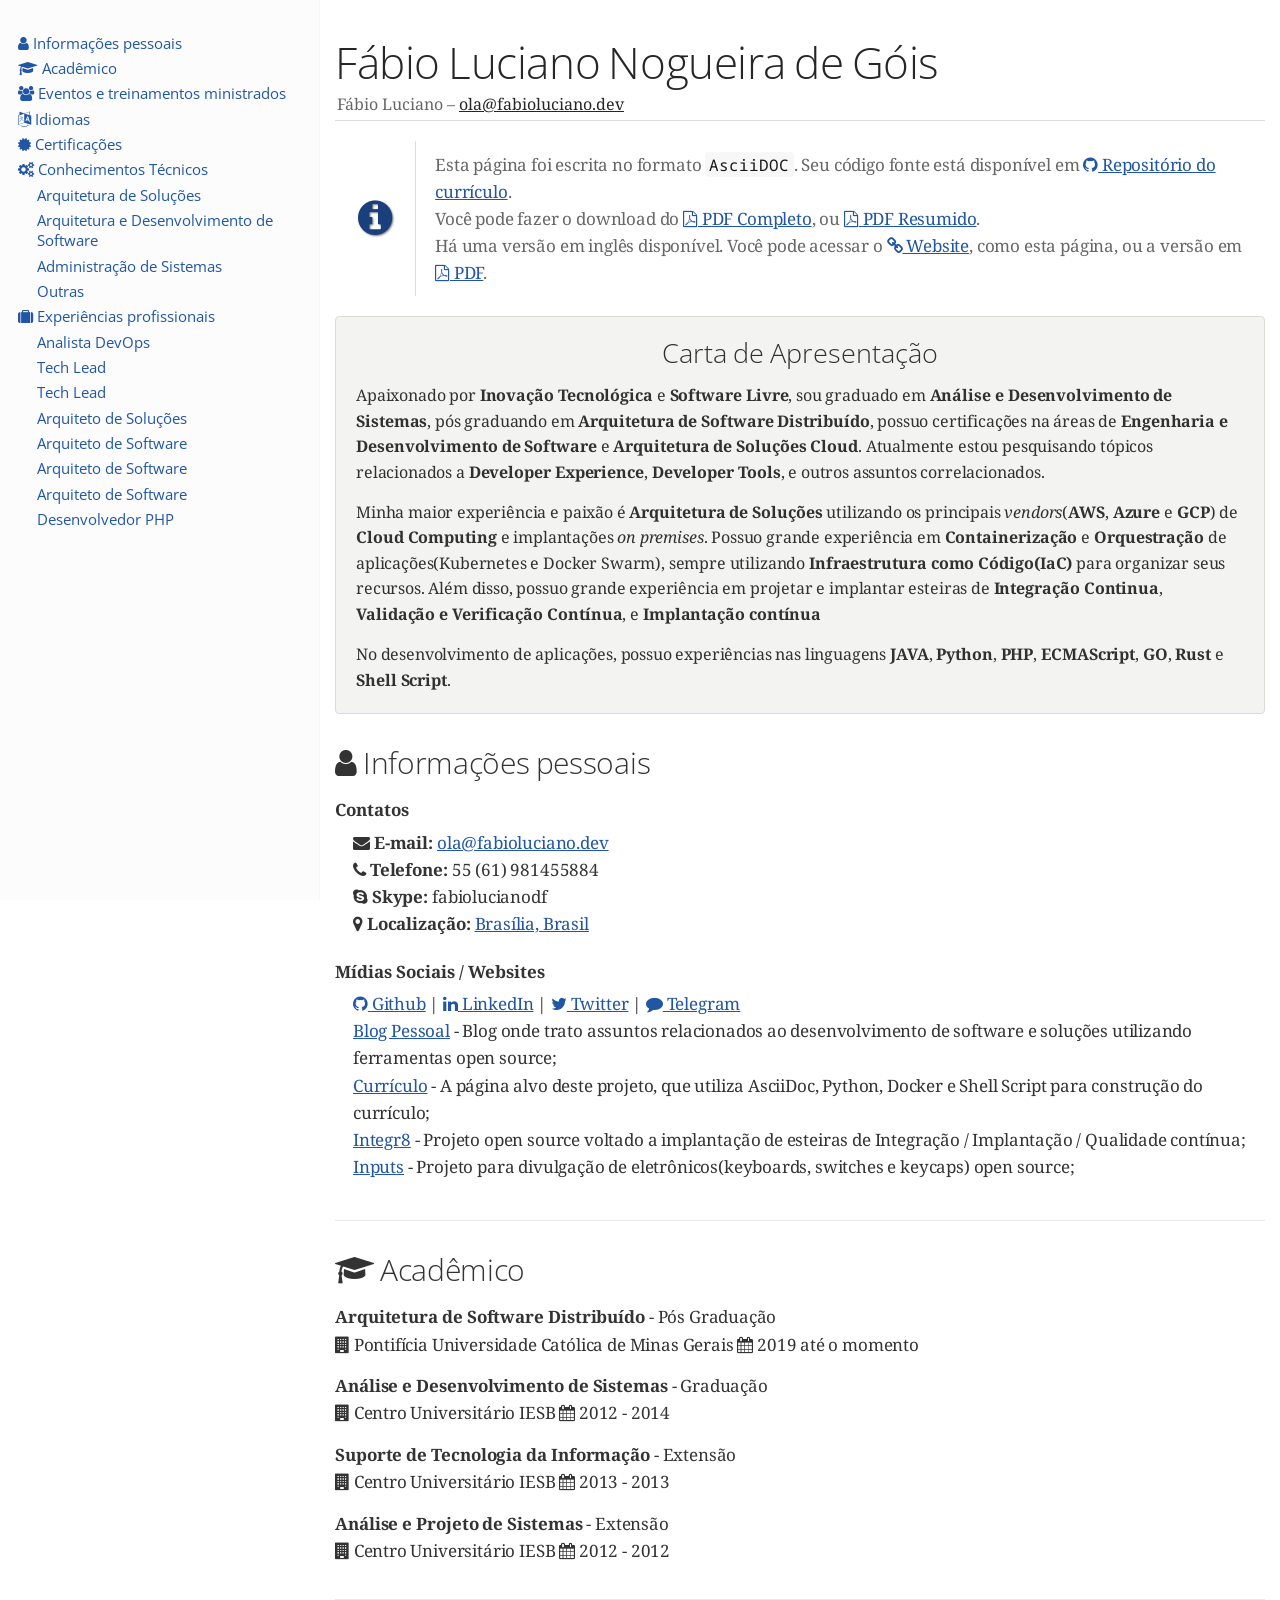
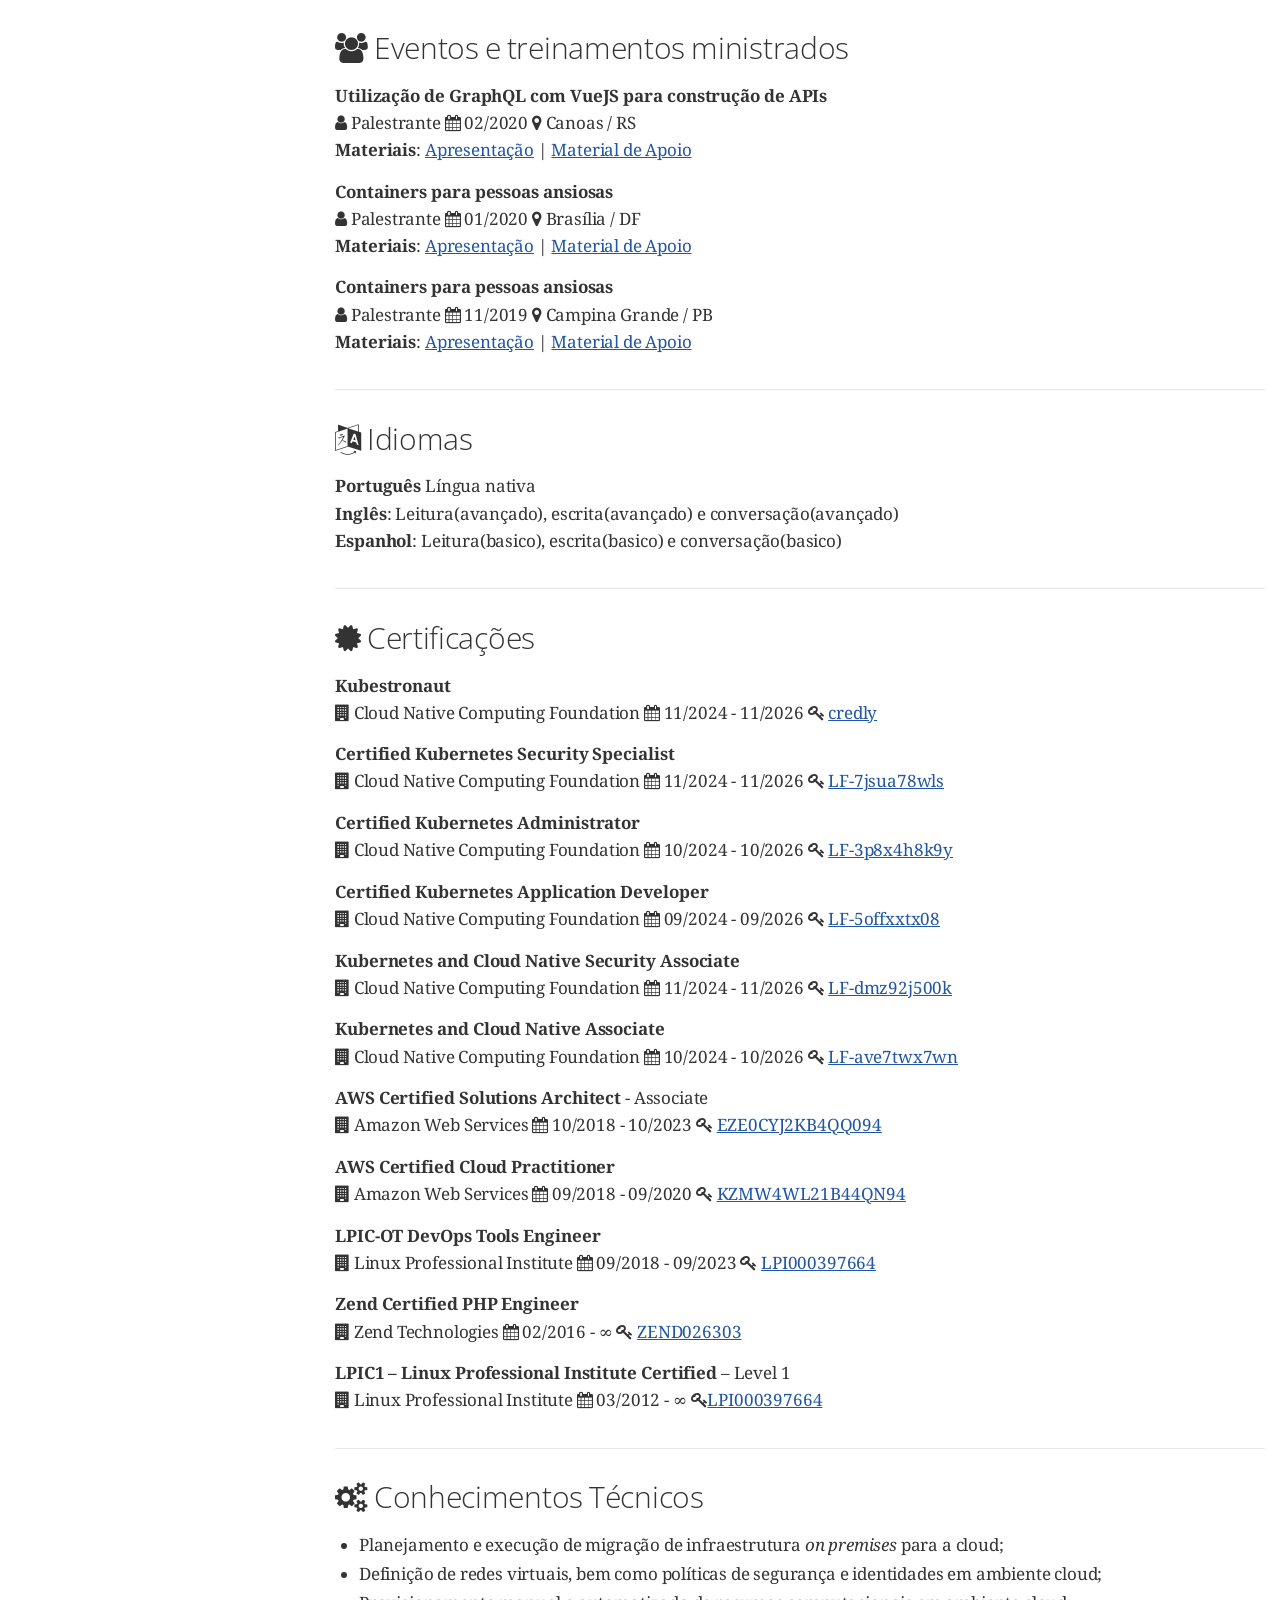
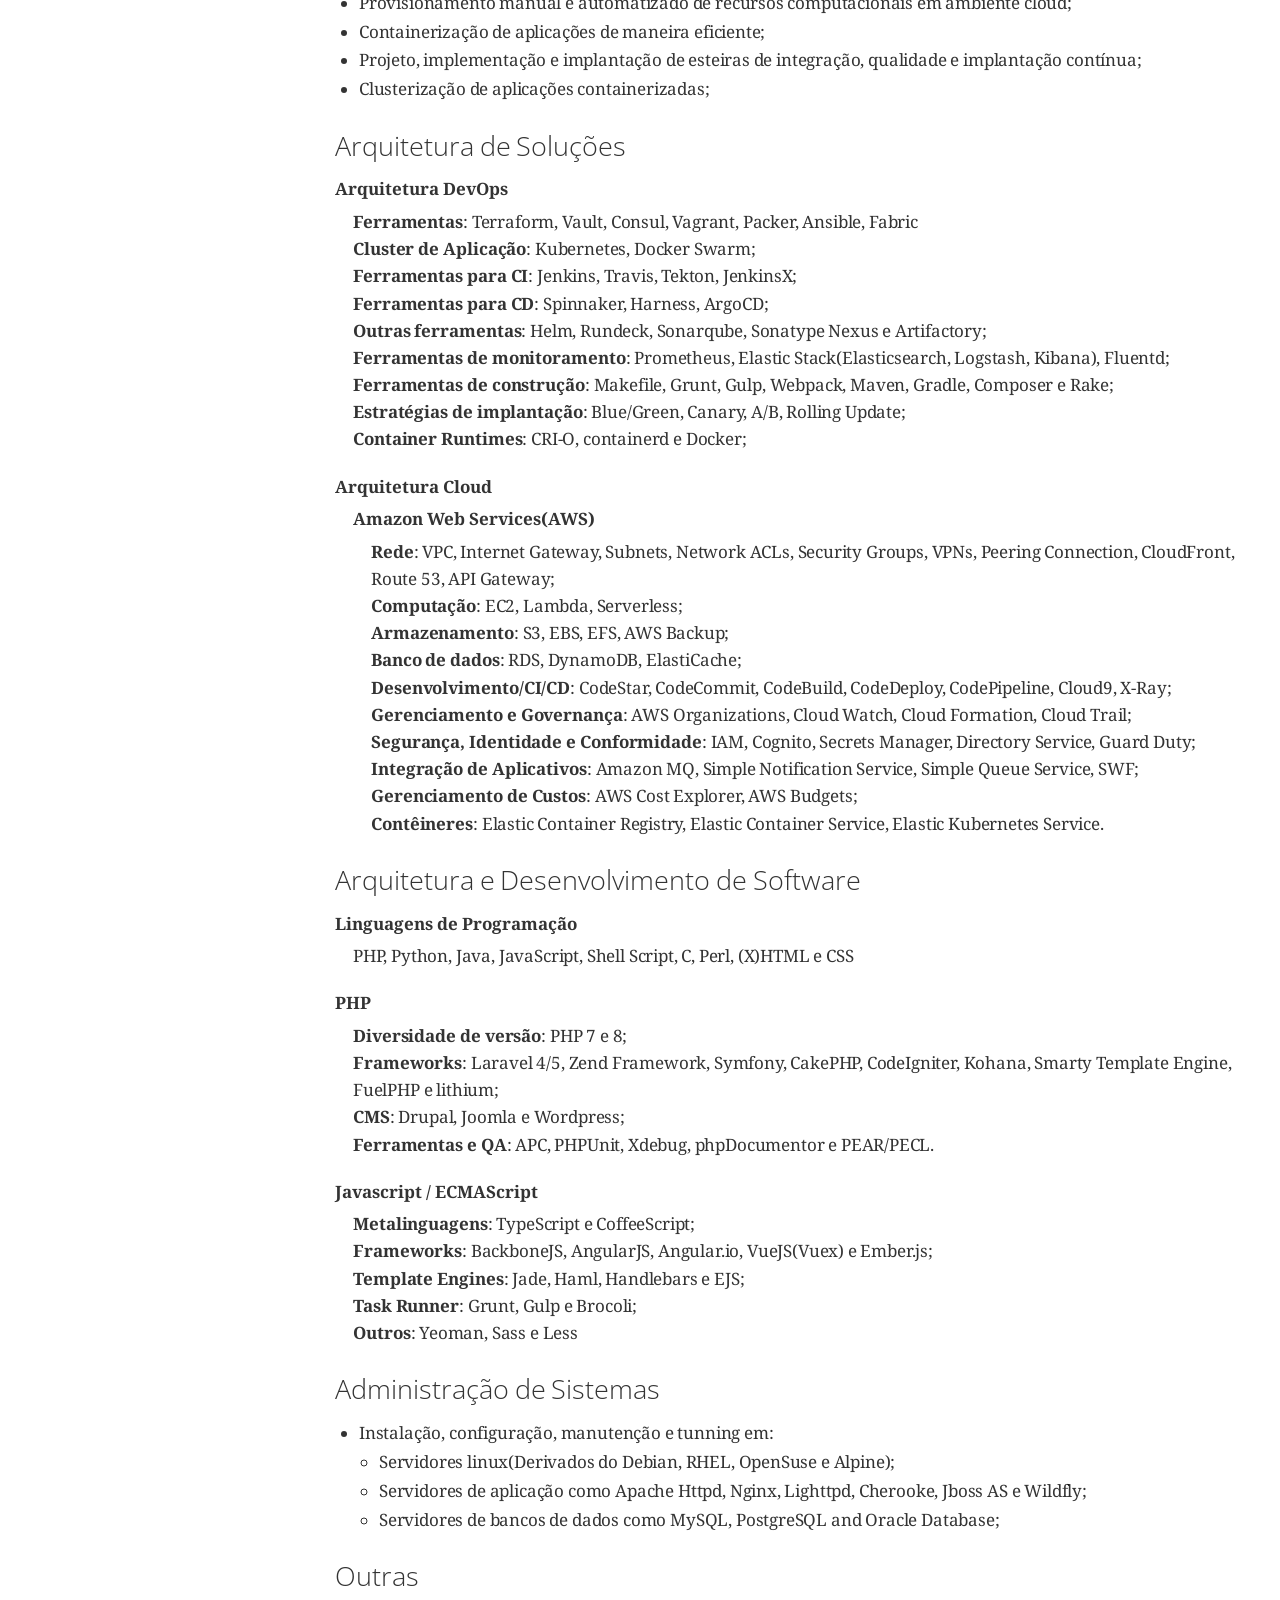
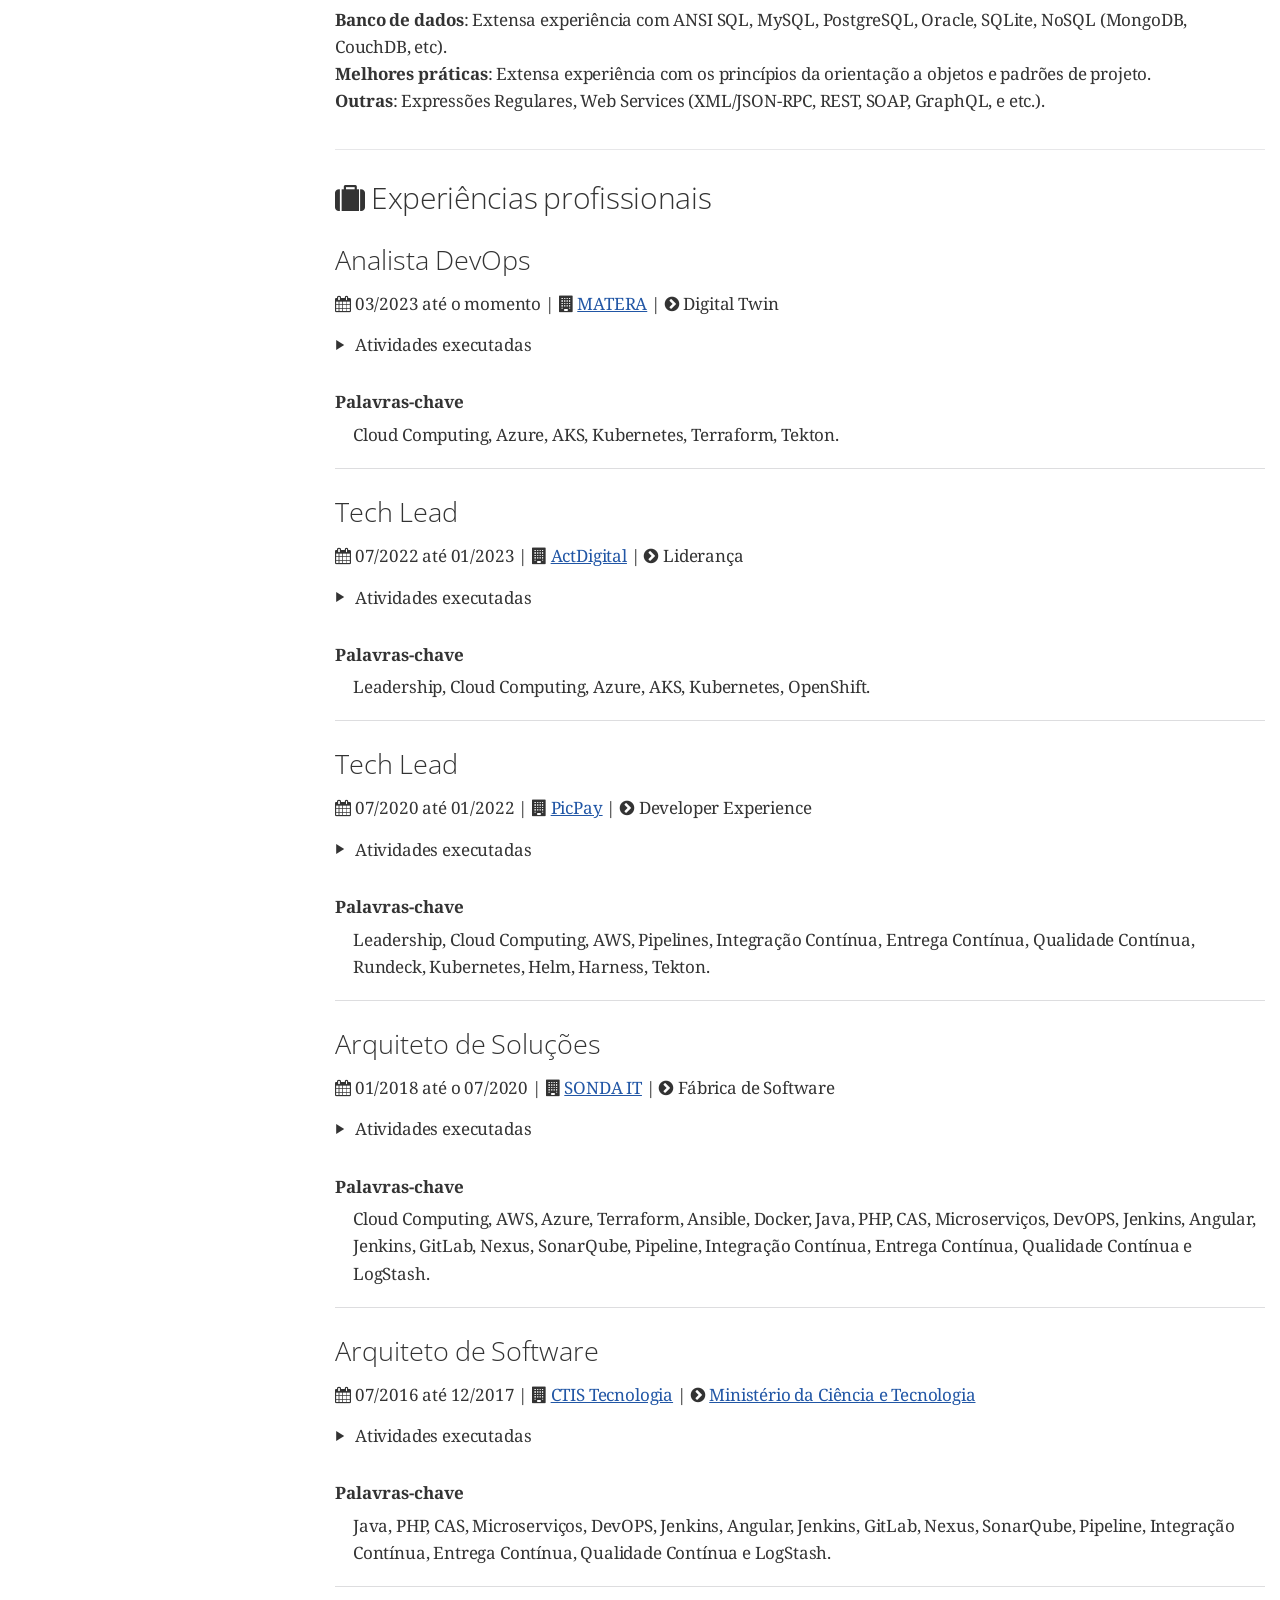
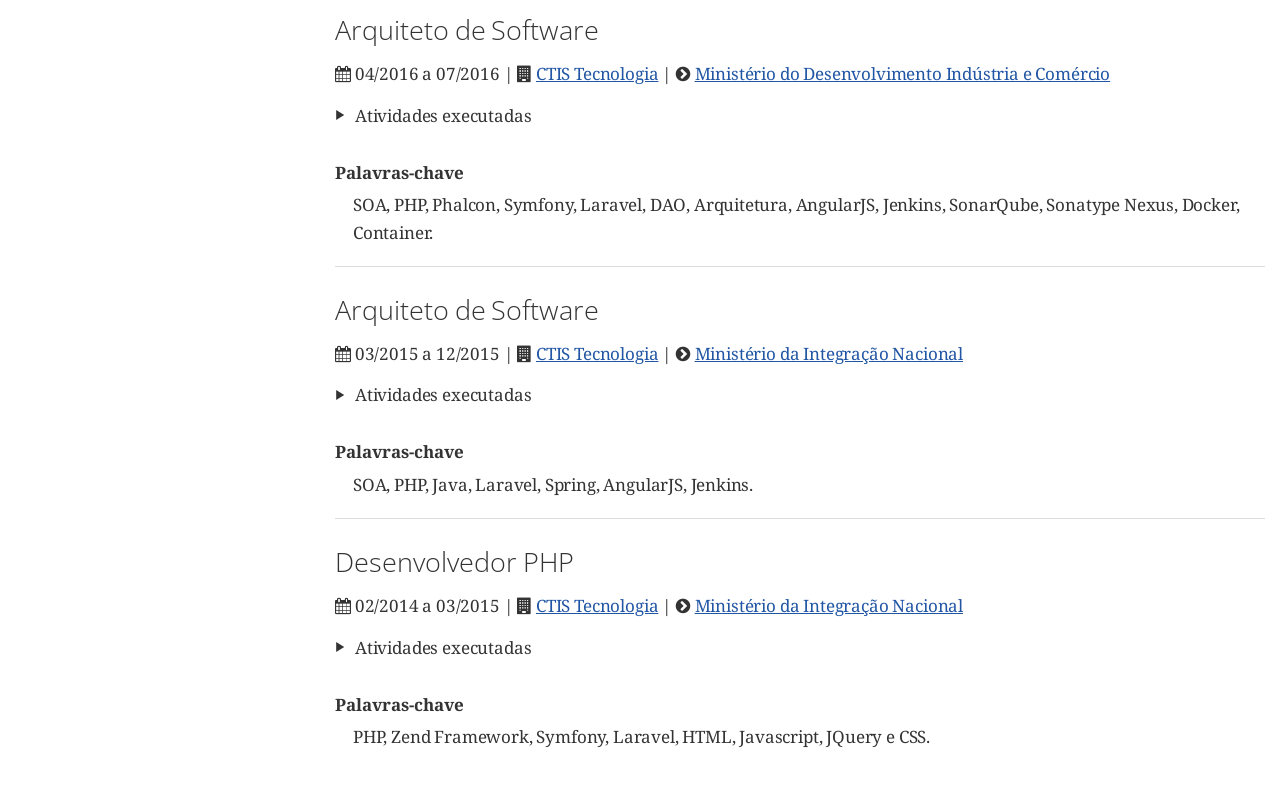
==== commit 3139d2ed: "deploy: e12d79f21083215d1a8c3200ca69a7edcdafb3d3" ====
--- a/index.html
+++ b/index.html
@@ -645,7 +645,7 @@
 <div class="content">
 <div class="paragraph">
 <p><strong>Kubestronaut</strong><br>
-<span class="icon"><i class="fa fa-building" title="Emissor"></i></span> Cloud Native Computing Foundation <span class="icon"><i class="fa fa-calendar" title="Período"></i></span> 11/2024 - 11/2026 <span class="icon"><i class="fa fa-key" title="Licença"></i></span> <a href="https://www.credly.com/badges/c2c49eb5-1ad9-4221-9244-b74b41902ac0/public_url" class="external" target="_blank" rel="noopener">LF-7jsua78wls</a></p>
+<span class="icon"><i class="fa fa-building" title="Emissor"></i></span> Cloud Native Computing Foundation <span class="icon"><i class="fa fa-calendar" title="Período"></i></span> 11/2024 - 11/2026 <span class="icon"><i class="fa fa-key" title="Licença"></i></span> <a href="https://www.credly.com/badges/c2c49eb5-1ad9-4221-9244-b74b41902ac0/public_url" class="external" target="_blank" rel="noopener">credly</a></p>
 </div>
 </div>
 </div>
